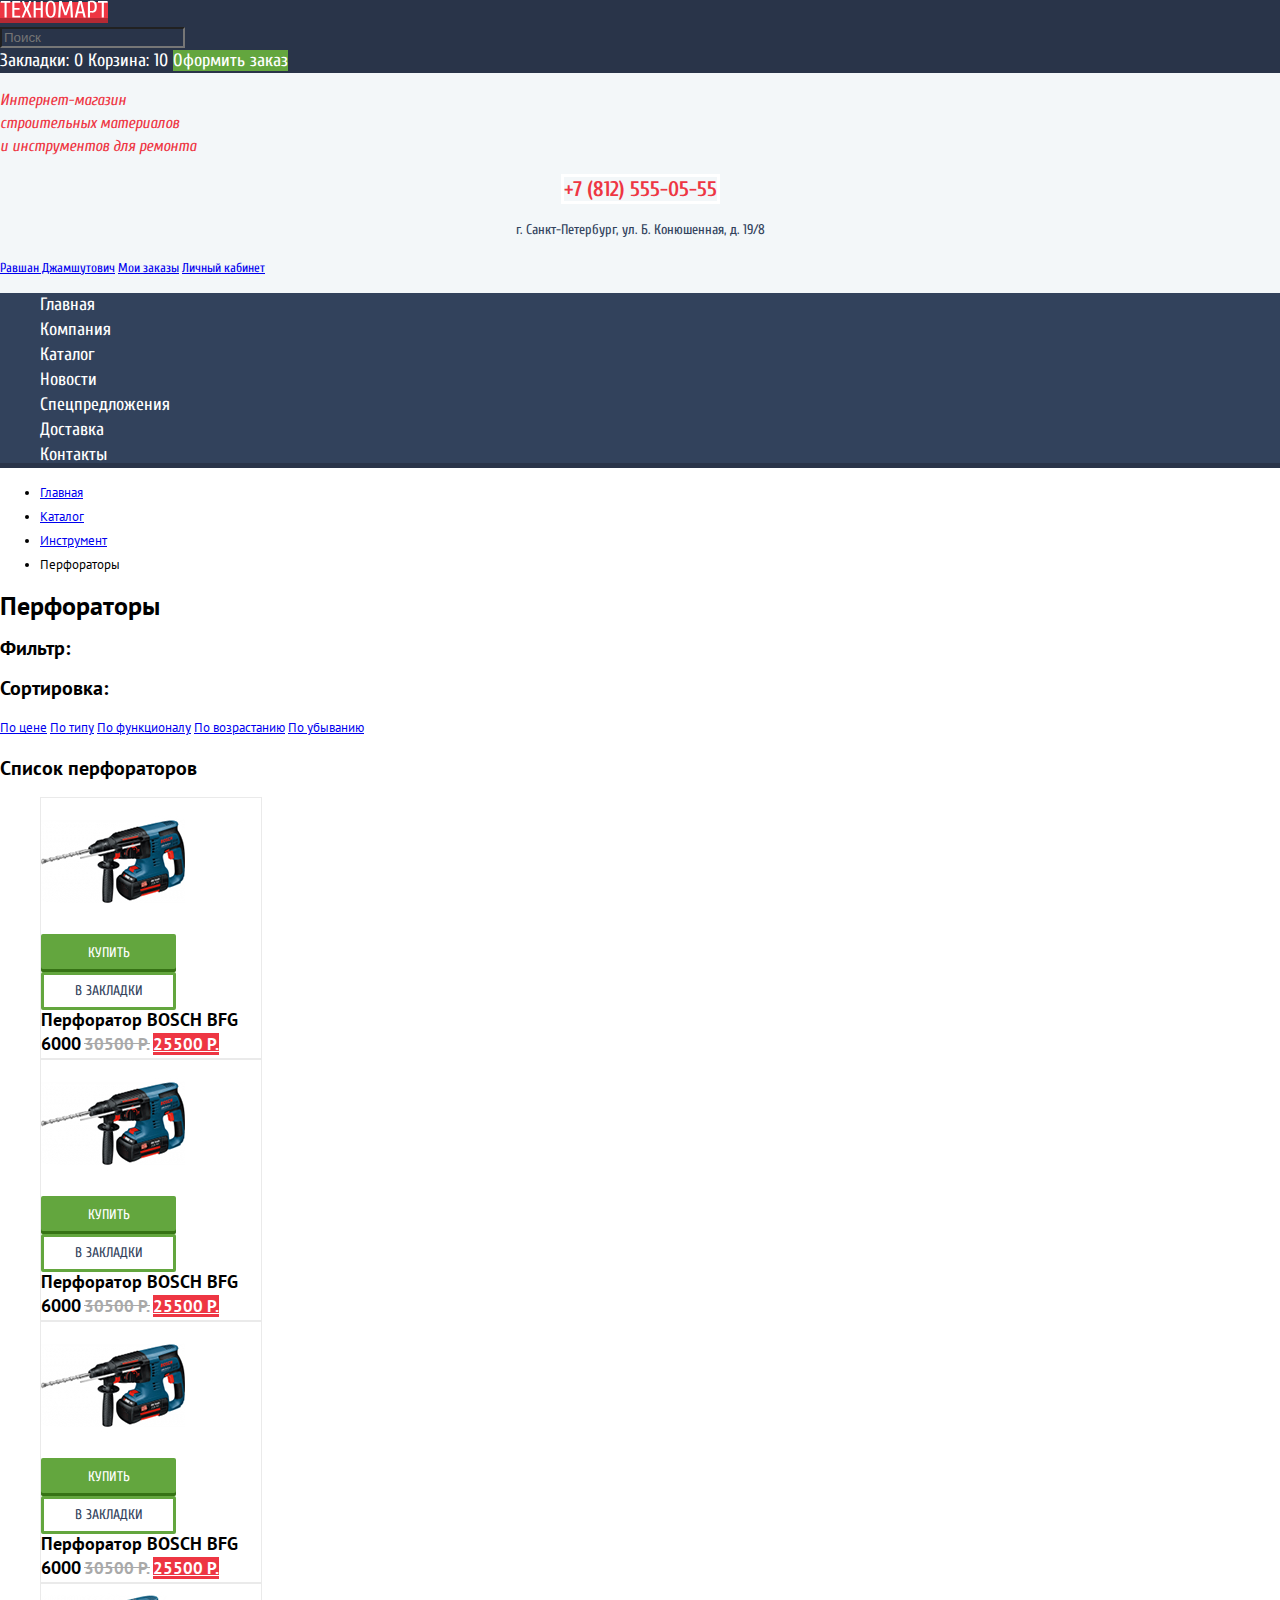
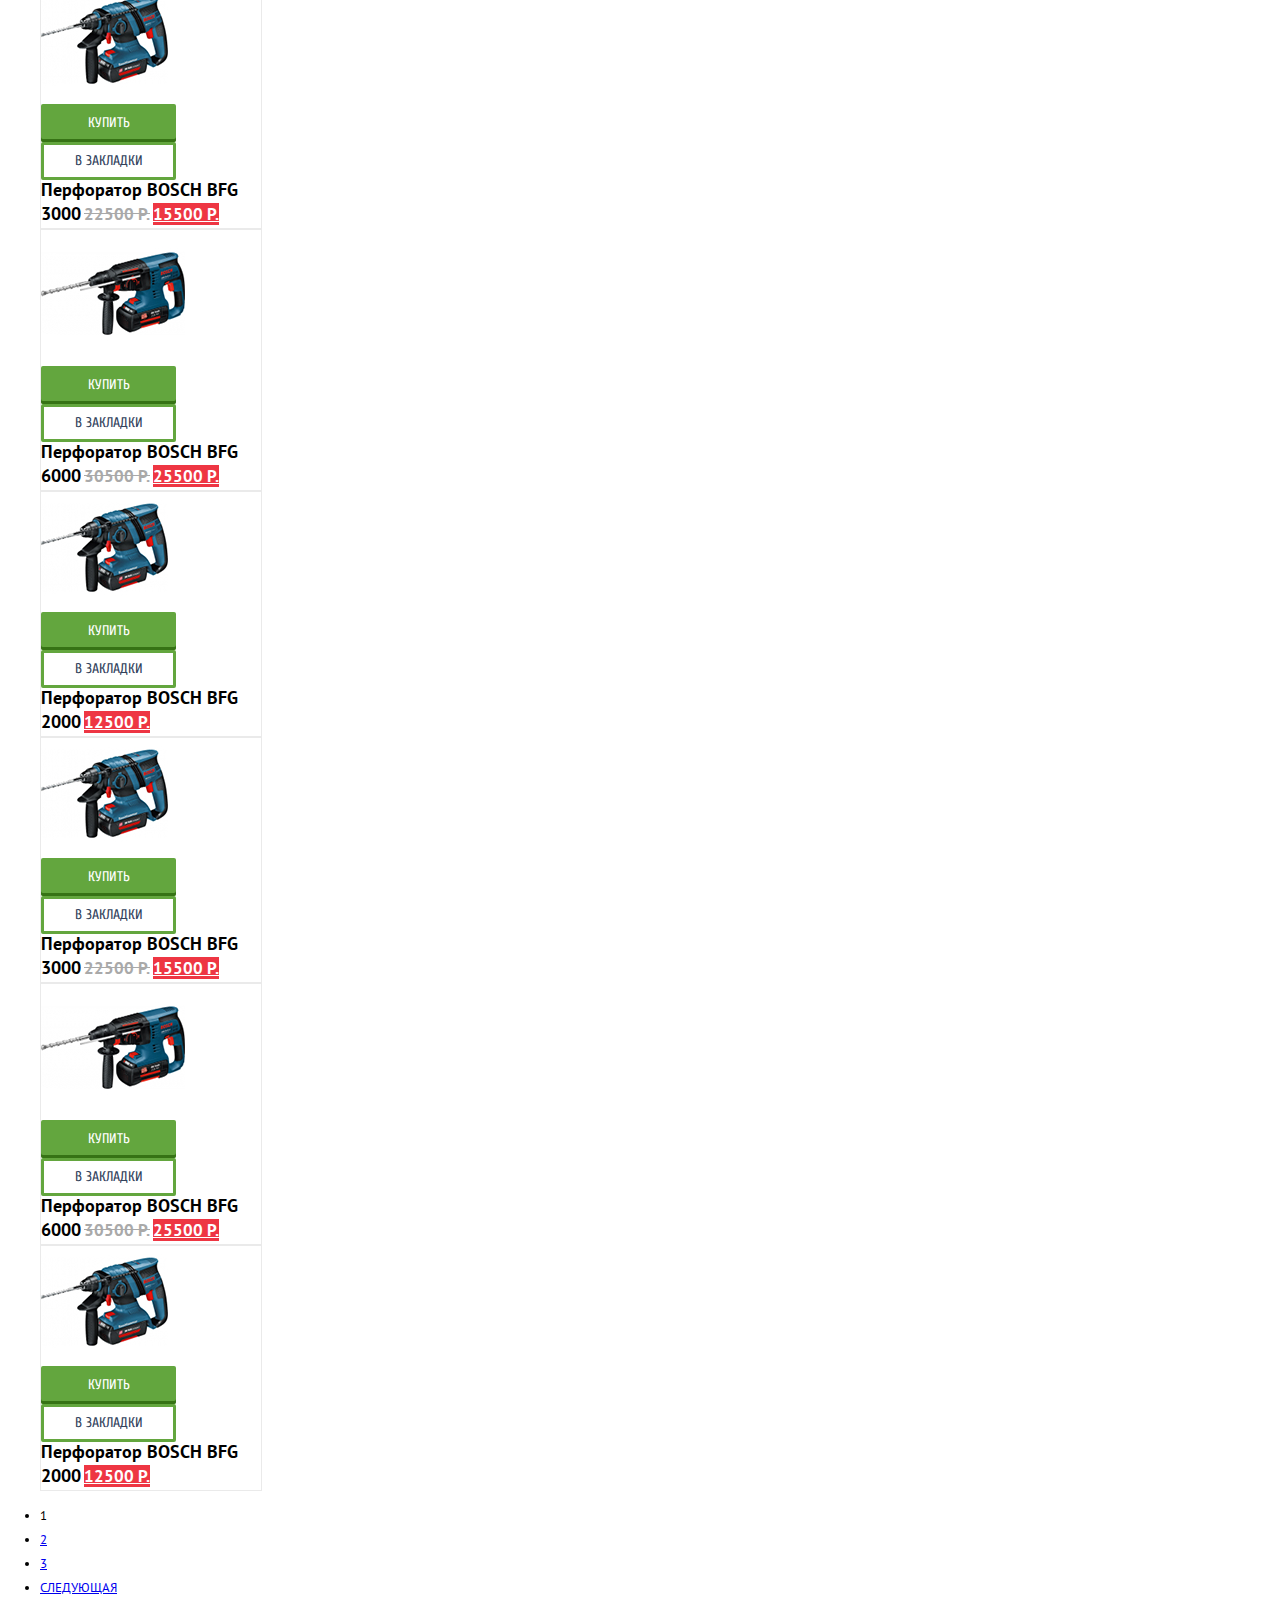
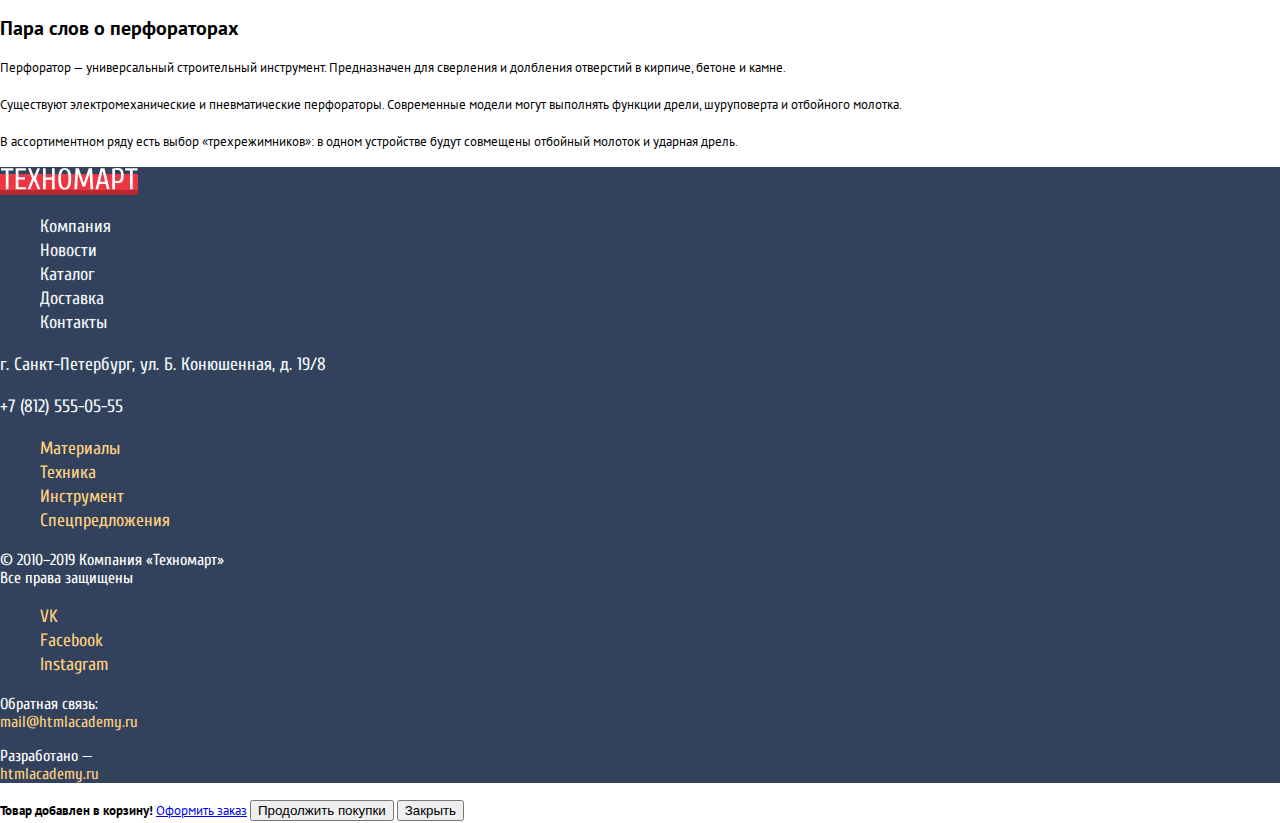
==== catalog.html @ c08cfd68 "Подключены контентные изображения в разметке" ====
<!DOCTYPE html>
<html lang="ru">
<head>
  <meta charset="utf-8">
  <title>HTML Academy: Техномарт - Каталог - Перфораторы</title>
  <link href="https://fonts.googleapis.com/css2?family=Cuprum:ital,wght@0,400;0,700;1,400;1,700&family=PT+Sans:ital,wght@0,400;0,700;1,400;1,700&display=swap" rel="stylesheet">
  <link rel="stylesheet" href="css/normalize.css">
  <link rel="stylesheet" href="css/style.css">
</head>
<body class="page-body">
  <header class="main-header">
    <div class="header-top">
      <a class="header-top-logo" href="index.html"><img src="img/logo.svg" width="108" height="18" alt="Логотип интернет-магазина Техномарт"></a>
      <form class="site-search">
        <input type="text" placeholder="Поиск">
        <button type="submit">Найти</button>
      </form>
      <a class="header-bookmarks" href="#">Закладки: 0</a>
      <a class="header-cart-link" href="#">Корзина: 10</a>
      <a class="header-buy-link" href="#">Оформить заказ</a>
    </div>
    <div class="header-middle">
      <p class="header-text">Интернет-магазин<br>строительных материалов<br>и инструментов для ремонта</p>
      <div class="header-contacts">
        <a class="header-phone" href="tel:+78125550555">+7 (812) 555-05-55</a>
        <p class="header-address">г. Санкт-Петербург, ул. Б. Конюшенная, д. 19/8</p>
      </div>
      <div class="profile-section">
        <a class="profile-link" href="#">Равшан Джамшутович</a>
        <a class="orders-link" href="#">Мои заказы</a>
        <a class="account-link" href="#">Личный кабинет</a>
      </div>
    </div>
    <div class="header-bottom">
      <nav>
        <ul class="site-navigation">
          <li><a href="index.html">Главная</a></li>
          <li><a href="#">Компания</a></li>
          <li><a href="catalog.html">Каталог</a></li>
          <li><a href="#">Новости</a></li>
          <li><a href="#">Спецпредложения</a></li>
          <li><a href="#">Доставка</a></li>
          <li><a href="#">Контакты</a></li>
        </ul>
      </nav>
    </div>
  </header>

<main class="container">
  <ul class="breadcrumbs">
    <li>
      <a href="index.html">Главная</a>
    </li>
    <li>
      <a href="catalog.html">Каталог</a>
    </li>
    <li>
      <a href="#">Инструмент</a>
    </li>
    <li>
      Перфораторы
    </li>
  </ul>
  <h1 class="catalog-heading">Перфораторы</h1>
  <section class="filter">
    <h2>Фильтр:</h2>
    <!-- Здесь будет форма фильтра -->
  </section>
  <section class="sorting">
    <h2>Сортировка:</h2>
    <a class="sorting-link current" href="#">По цене</a>
    <a class="sorting-link" href="#">По типу</a>
    <a class="sorting-link" href="#">По функционалу</a>
    <a class="sorting-link current" href="#">По возрастанию</a>
    <a class="sorting-link" href="#">По убыванию</a>
  </section>

  <section class="products">
    <h2>Список перфораторов</h2>
    <ul class="products-list">
      <li class="products-item">
        <img src="img/product-bosch-bfg-6000.jpg" width="144" height="128" alt="Изображение перфоратора BOSCH BFG 6000">
        <div>
          <button class="button-buy" type="button">Купить</button>
          <button class="button-bookmarks" type="button">В закладки</button>
        </div>
        <a class="products-title" href="#">Перфоратор BOSCH BFG 6000</a>
        <span>30500 Р.</span>
        <a class="price" href="#">25500 Р.</a>
      </li>

      <li class="products-item">
        <img src="img/product-bosch-bfg-6000.jpg" width="144" height="128" alt="Изображение перфоратора BOSCH BFG 6000">
        <div>
          <button class="button-buy" type="button">Купить</button>
          <button class="button-bookmarks" type="button">В закладки</button>
        </div>
        <a class="products-title" href="#">Перфоратор BOSCH BFG 6000</a>
        <span>30500 Р.</span>
        <a class="price" href="#">25500 Р.</a>
      </li>

      <li class="products-item">
        <img src="img/product-bosch-bfg-6000.jpg" width="144" height="128" alt="Изображение перфоратора BOSCH BFG 6000">
        <div>
          <button class="button-buy" type="button">Купить</button>
          <button class="button-bookmarks" type="button">В закладки</button>
        </div>
        <a class="products-title" href="#">Перфоратор BOSCH BFG 6000</a>
        <span>30500 Р.</span>
        <a class="price" href="#">25500 Р.</a>
      </li>

      <li class="products-item">
        <img src="img/product-bosch-bfg-3000.jpg" width="127" height="112" alt="Изображение перфоратора BOSCH BFG 3000">
        <div>
          <button class="button-buy" type="button">Купить</button>
          <button class="button-bookmarks" type="button">В закладки</button>
        </div>
        <a class="products-title" href="#">Перфоратор BOSCH BFG 3000</a>
        <span>22500 Р.</span>
        <a class="price" href="#">15500 Р.</a>
      </li>

      <li class="products-item">
        <img src="img/product-bosch-bfg-6000.jpg" width="144" height="128" alt="Изображение перфоратора BOSCH BFG 6000">
        <div>
          <button class="button-buy" type="button">Купить</button>
          <button class="button-bookmarks" type="button">В закладки</button>
        </div>
        <a class="products-title" href="#">Перфоратор BOSCH BFG 6000</a>
        <span>30500 Р.</span>
        <a class="price" href="#">25500 Р.</a>
      </li>

      <li class="products-item">
        <img src="img/product-bosch-bfg-2000.jpg" width="127" height="112" alt="Изображение перфоратора BOSCH BFG 2000">
        <div>
          <button class="button-buy" type="button">Купить</button>
          <button class="button-bookmarks" type="button">В закладки</button>
        </div>
        <a class="products-title" href="#">Перфоратор BOSCH BFG 2000</a>
        <a class="price" href="#">12500 Р.</a>
      </li>

      <li class="products-item">
        <img src="img/product-bosch-bfg-3000.jpg" width="127" height="112" alt="Изображение перфоратора BOSCH BFG 3000">
        <div>
          <button class="button-buy" type="button">Купить</button>
          <button class="button-bookmarks" type="button">В закладки</button>
        </div>
        <a class="products-title" href="#">Перфоратор BOSCH BFG 3000</a>
        <span>22500 Р.</span>
        <a class="price" href="#">15500 Р.</a>
      </li>

      <li class="products-item">
        <img src="img/product-bosch-bfg-6000.jpg" width="144" height="128" alt="Изображение перфоратора BOSCH BFG 6000">
        <div>
          <button class="button-buy" type="button">Купить</button>
          <button class="button-bookmarks" type="button">В закладки</button>
        </div>
        <a class="products-title" href="#">Перфоратор BOSCH BFG 6000</a>
        <span>30500 Р.</span>
        <a class="price" href="#">25500 Р.</a>
      </li>

      <li class="products-item">
        <img src="img/product-bosch-bfg-2000.jpg" width="127" height="112" alt="Изображение перфоратора BOSCH BFG 2000">
        <div>
          <button class="button-buy" type="button">Купить</button>
          <button class="button-bookmarks" type="button">В закладки</button>
        </div>
        <a class="products-title" href="#">Перфоратор BOSCH BFG 2000</a>
        <a class="price" href="#">12500 Р.</a>
      </li>
    </ul>

    <ul class="pagination">
      <li class="page-item current">
        <a class="page-link current">1</a>
      </li>
      <li class="page-item">
        <a class="page-link" href="#">2</a>
      </li>
      <li class="page-item">
        <a class="page-link" href="#">3</a>
      </li>
      <li class="page-item">
        <a class="page-link" href="#">СЛЕДУЮЩАЯ</a>
      </li>
    </ul>
  </section>

  <section class="section-text">
    <h2>Пара слов о перфораторах</h2>
    <p>Перфоратор — универсальный строительный инструмент. Предназначен для сверления и долбления отверстий в кирпиче, бетоне и камне.</p>
    <p>Существуют электромеханические и пневматические перфораторы. Современные модели могут выполнять функции дрели, шуруповерта и отбойного молотка.</p>
    <p>В ассортиментном ряду есть выбор «трехрежимников»: в одном устройстве будут совмещены отбойный молоток и ударная дрель.</p>
  </section>

</main>

<footer class="page-footer main-footer">
  <div class="footer-top">
    <a class="footer-top-logo" href="index.html"><img src="img/logo.svg" width="138" height="23" alt="Логотип интернет-магазина Техномарт"></a>
    <ul>
      <li class="footer-top-item"><a href="#">Компания</a></li>
      <li class="footer-top-item"><a href="#">Новости</a></li>
      <li class="footer-top-item"><a href="catalog.html">Каталог</a></li>
      <li class="footer-top-item"><a href="#">Доставка</a></li>
      <li class="footer-top-item"><a href="#">Контакты</a></li>
    </ul>
  </div>

  <div class="footer-middle">
    <p>г. Санкт-Петербург, ул. Б. Конюшенная, д. 19/8</p>
    <p>+7 (812) 555-05-55</p>
    <ul>
      <li><a href="#">Материалы</a></li>
      <li><a href="#">Техника</a></li>
      <li><a href="#">Инструмент</a></li>
      <li><a href="#">Спецпредложения</a></li>
    </ul>
  </div>

  <div class="footer-bottom">
    <p>© 2010–2019 Компания «Техномарт»<br>Все права защищены</p>
    <ul>
      <li>
        <a class="social-button" href="http://vk.com/#">VK</a>
      </li>
      <li>
        <a class="social-button" href="https://facebook.com/#">Facebook</a>
      </li>
      <li>
        <a class="social-button" href="https://instagram.com/#">Instagram</a>
      </li>
    </ul>
    <p>Обратная связь:<br>
      <a href="mailto:mail@htmlacademy.ru">mail@htmlacademy.ru</a>
    </p>
    <p>Разработано —<br>
      <a href="https://htmlacademy.ru/intensive/htmlcss">htmlacademy.ru</a>
    </p>
  </div>
</footer>

<!-- Всплывающие окна -->
<section>
  <b>Товар добавлен в корзину!</b>
  <a href="#">Оформить заказ</a>
  <button type="button">Продолжить покупки</button>
  <button type="button">Закрыть</button>
</section>


</body>
</html>
---- css/style.css ----
/* Variables */

:root {
  --white: #FFFFFF;
  --black: #000000;
  --basic-red: #EE3643;
  --basic-red-dark: #BA2732;
  --basic-red-extra: #CA2C37;
  --basic-green: #63A63E;
  --basic-green-dark: #367315;
  --basic-green-light: #5FBB2D;
  --basic-green-extra: #518534;
  --basic-blue: #32425C;
  --basic-blue-dark: #293449;
  --basic-blue-darker: #1D2739;
  --basic-blue-active: #161D29;
  --basic-gray: #F3F7F9;
  --basic-gray-light: #F1F5F7;
  --basic-gray-dark: #A9A9A9;
  --gray: #F2F6F8;
  --basic-brown-light: #F9F5F0;
  --basic-yellow: #FFD180;

  --special-yellow: #FFBF47;
  --special-yellow-light: #FFC047;
  --special-blue-light: #3BBCE3;
  --special-magenta: #DC91D8;
  --special-green: #8ED78F;
  --special-gray-light: #EAEAEA;
  --special-gray: #C5C5C5;
  --special-gray-hover: #3D546F;
  --special-blue: #212A3A;

  --gray-opacity: rgba(0, 0, 0, 0.25);
  --light-gray-opacity: rgba(0, 0, 0, 0.01);
  --white-opacity-30: rgba(255, 255, 255, 0.3);
  --white-opacity-50: rgba(255, 255, 255, 0.5);
}

body  {
  margin: 0;
  padding: 0 ;
  font-family: "PT Sans", Arial, sans-serif;
  font-size: 13px;
  line-height: 24px;
  font-weight: 400;
  color: var(--black);
}

img {
  max-width: 100%;
  height: auto;
}


/* Main navigation */

.main-header {
  background: var(--basic-gray);
  font-family: "Cuprum", Arial, sans-serif;
  font-weight: 400;
}

.header-top {
  background-color: var(--basic-blue-dark);
  font-size: 18px;
  line-height: 24px;
}

.header-top-logo {
  min-width: 220px;
  min-height: 47px;
  background-color: var(--basic-red);
  box-shadow: inset 0px -5px 0px rgba(0, 0, 0, 0.24);
}

.header-top-logo:active {
  background-color: var(--basic-red-dark);
}

.header-top a {
  color: var(--white);
  text-decoration: none;
}

.header-top a:active{
  color: var(--white-opacity-50);
}

.site-search input {
  background-color: var(--basic-blue-dark);
}

.site-search input:focus {
  background-color: var(--white);
}

.site-search button {
  visibility: hidden;
}

.header-bookmarks:active {
  background-color: var(--basic-blue-active) ;
}

.header-buy-link {
  background-color: var(--basic-green);
}

.header-buy-link:hover {
  background-color: var(--basic-green-light);
}

.header-text {
  font-size: 16px;
  font-style: italic;
  line-height: 23px;
  color: var(--basic-red);
}

.header-contacts {
  text-align: center;
}

.header-phone {
  font-weight: 700;
  font-size: 21px;
  line-height: 30px;
  color: var(--basic-red);
  text-decoration: none;
  border: 3px solid #ffffff;
  box-sizing: border-box;
}

.header-address {
  font-size: 14px;
  line-height: 24px;
  color: var(--basic-blue);
}

.login-link,
.signup-link {
  font-size: 21px;
  line-height: 21px;
  color:  var(--black);
  text-decoration: none;
  text-align: center;
  background-color: var(--white);
}

.header-bottom nav {
  background-color: var(--basic-blue);
  box-shadow: inset 0px -5px 0px var(--basic-blue-dark);
}

.site-navigation {
  list-style: none;
}

.site-navigation a {
  font-size: 18px;
  line-height: 24px;
  color: var(--white);
  text-decoration: none;
}

.site-navigation a:hover {
  background-color: var(--basic-blue-dark);
}

.site-navigation a:active {
  opacity: 0.5;
}

/* Content */

.container {
  background-color: var(--white);
}

.offers {
  background-color: var(--white);
  font-family: "Cuprum", Arial, sans-serif;
  color: var(--white);
}

.offers-list {
  list-style: none;
}

.offers-item {
  width: 300px;
  height: 123px;
}

.offers-item a {
  text-decoration: none;
  color: var(--white);
}

.offers-item:nth-child(1) {
  background-color: var(--special-yellow);
}

.offers-item:nth-child(2) {
  background-color: var(--special-blue-light);
}

.offers-item:nth-child(3) {
  background-color: var(--special-magenta);
}

.offers-item:nth-child(4) {
  background-color: var(--special-green);
}

.offers-item:nth-child(5) {
  background-color: var(--special-yellow-light);
}

.offers-item b {
  font-weight: 700;
  font-size: 24px;
  line-height: 30px;
}

.offers-link {
  font-size: 14px;
  line-height: 18px;
  text-align: center;
  text-transform: uppercase;
  background-color: var(--white-opacity-30);
}

.slider-top {
  background: var(--gray-opacity);
}

.slider-top h3 {
  font-size: 36px;
  line-height: 36px;
  font-weight: 700;
  text-transform: uppercase;
}

.slider-top p {
  font-size: 18px;
  line-height: 24px;
  font-weight: 400;
}

.button {
  background-color: var(--basic-red);
  color: var(--white);
  text-transform: uppercase;
  font-size: 14px;
  line-height: 18px;
  text-align: center;
}

.button:hover {
  background-color: var(--basic-red-extra);
}

.button:active {
  background-color: var(--basic-red-dark);
}

.section-top {
  background-color: var(--basic-brown-light);
}

.section-top h2 {
  font-family: "Cuprum", Arial, sans-serif;
  color: var(--basic-blue);
  font-size: 30px;
  line-height: 30px;
  font-weight: 400;
  text-transform: uppercase;
}

.products-list {
  list-style: none;
  font-family: "PT Sans", Arial, sans-serif;
  font-weight: 700;
}

.products-item {
  border: 1px solid var(--special-gray-light);
  width: 220px;
}

.products-title {
  font-size: 18px;
  line-height: 20px;
  color: var(--black);
  text-decoration: none;
  text-align: center;
}

.products-item span {
  font-size: 17px;
  line-height: 18px;
  color: var(--basic-gray-dark);
  text-decoration: line-through;
  text-transform: uppercase;
}

.price {
  font-size: 17px;
  line-height: 18px;
  color: var(--white);
  background-color: var(--basic-red);
  text-transform: uppercase;
}

.button-buy,
.button-bookmarks {
  font-family: "Cuprum", Arial, sans-serif;
  font-size: 14px;
  line-height: 18px;
  font-weight: 400;
  width: 135px;
  height: 38px;
  border-radius: 2px;
  text-transform: uppercase;
}

.button-buy {
  background-color: var(--basic-green);
  box-shadow: inset 0px -3px 0px var(--basic-green-dark);
  border-width: 0px;
  color: var(--white);
  outline: none;
}

.button-buy:hover {
  background-color: var(--basic-green-light);
}

.button-buy:active {
  background-color: var(--basic-green-extra);
}


.button-bookmarks {
  background-color: var(--white);
  border: 3px solid var(--basic-green);
  color: var(--basic-blue);
  outline: none;
}

.button-bookmarks:hover {
  border: 3px solid var(--basic-blue);
}

.button-bookmarks:active {
  border: 3px solid var(--basic-blue);
  opacity: 0.5;
}

.brands-list {
  list-style: none;
}

.brands-item {
  border: 1px solid #EAEAEA;
  box-sizing: border-box;
}

.services {
  background-color: var(--basic-gray-light);
}

.services h2,
.services-item h3,
.company h2,
.contacts h2 {
  font-family: "Cuprum", Arial, sans-serif;
  font-size: 30px;
  line-height: 30px;
  font-weight: 400;
  text-transform: uppercase;
}

.services h2 {
  color: var(--black);
}

.services-item h3 {
  color: var(--basic-blue);
}

.services-button {
  font-family: "Cuprum", Arial, sans-serif;
  font-size: 21px;
  line-height: 30px;
  color: var(--white);
  background-color: var(--basic-blue);
}

.services-button:hover {
  background-color: var(--basic-blue-dark);
}

.services-button:active {
  color: var(--basic-blue);
  background-color: var(--white);
}

.company,
.contacts {
  background-color: var(--white);
}

.partners {
  font-family: "Cuprum", Arial, sans-serif;
  font-size: 18px;
  line-height: 24px;
  font-weight: 400;
}

/* Footer */

.page-footer {
  font-family: "Cuprum", Arial, sans-serif;
  font-size: 18px;
  line-height: 24px;
  font-weight: 400;
  background-color: var(--basic-blue);
}

.footer-top-logo {
  width: 220px;
  height: 68px;
  background-color: var(--basic-red);
  box-shadow: inset 0px -5px 0px rgba(0, 0, 0, 0.24);
}

.footer-top ul,
.footer-middle ul {
  list-style: none;
}

.footer-top-item a {
  color: var(--basic-gray-light);
  text-decoration: none;
}

.footer-middle p {
  color: var(--basic-gray);
}

.footer-middle a{
  color: var(--basic-yellow);
  text-decoration: none;
}

.footer-top-item a:hover,
.footer-middle a:hover {
  text-decoration: underline;
}

.footer-top-item a:active,
.footer-middle a:active {
  opacity: 0.5;
}

.footer-bottom p {
  font-size: 16px;
  line-height: 18px;
  color: var(--white);
}

.footer-bottom a {
  text-decoration: none;
  color: var(--basic-yellow);
}

.footer-bottom a:hover {
  text-decoration: underline;
}

.footer-bottom a:active {
  color: var(--basic-red);
  text-decoration: none;
}

.footer-bottom ul {
  list-style: none;
}
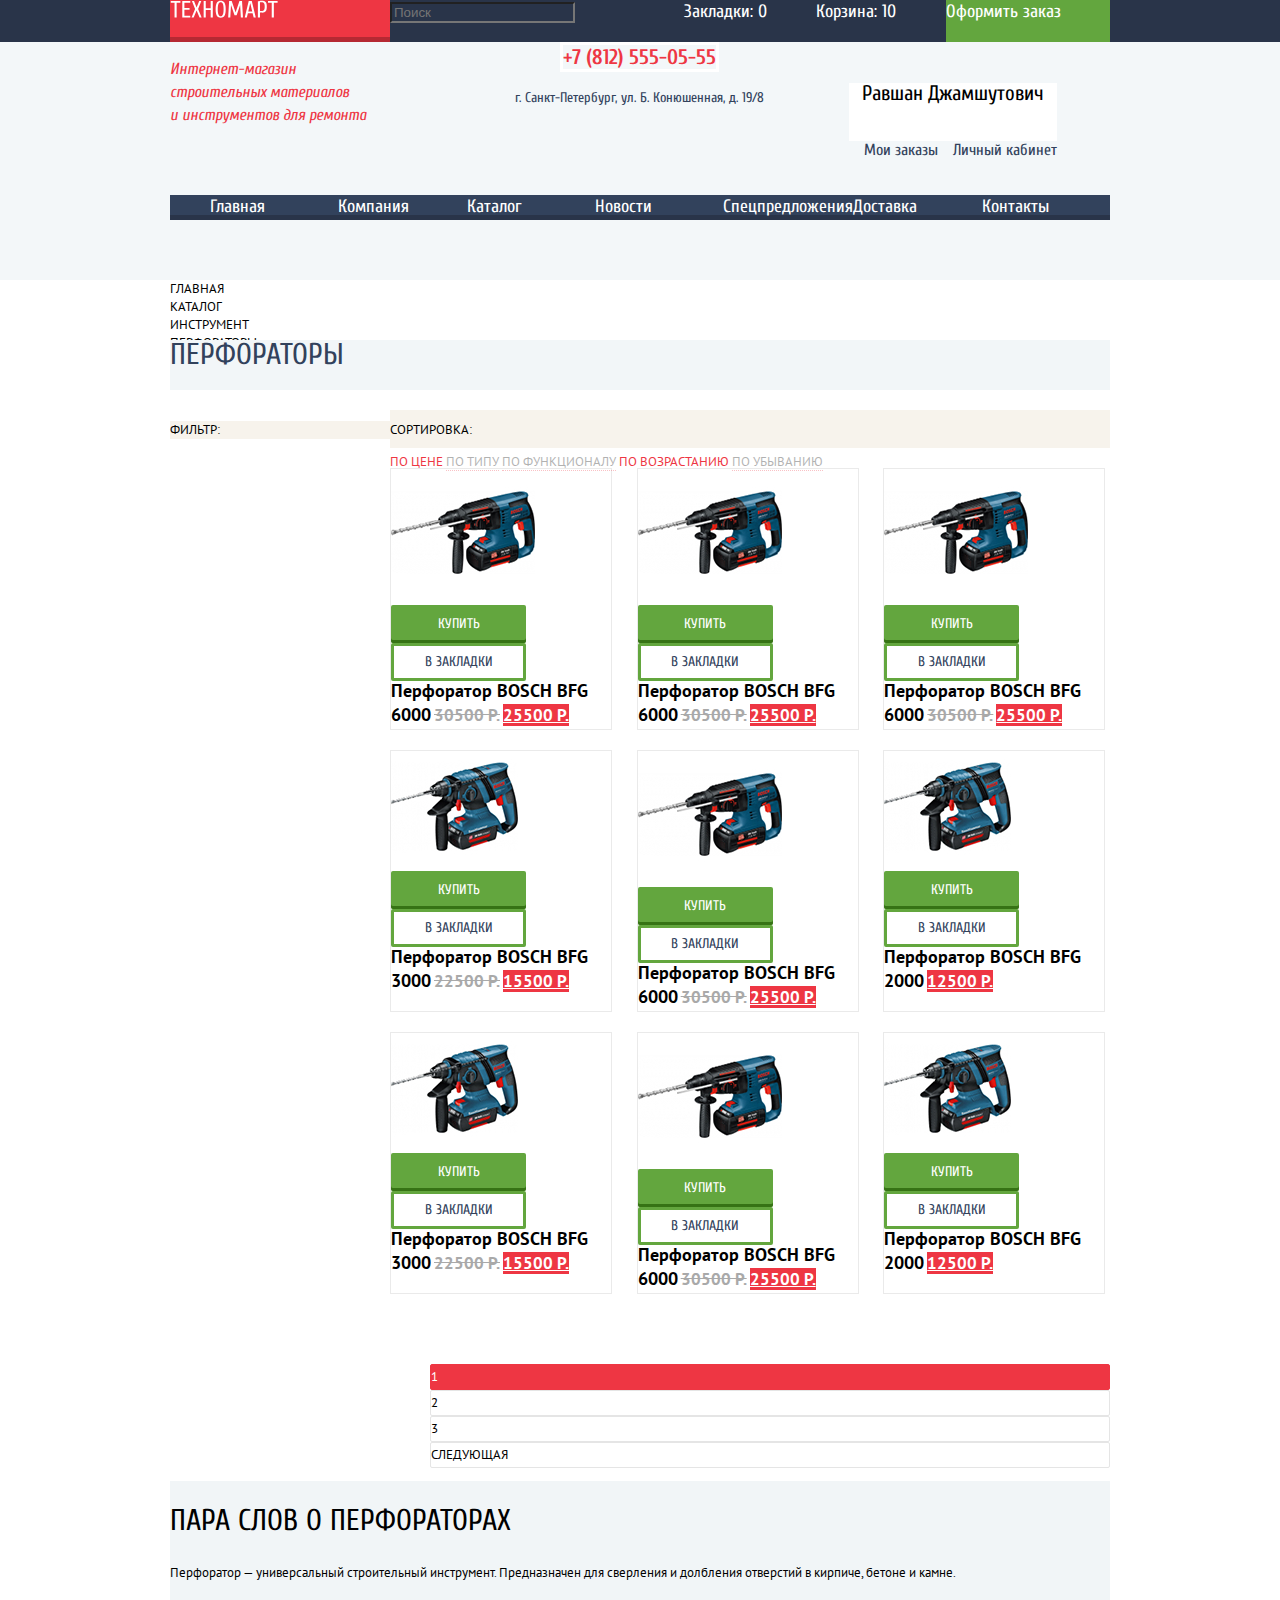
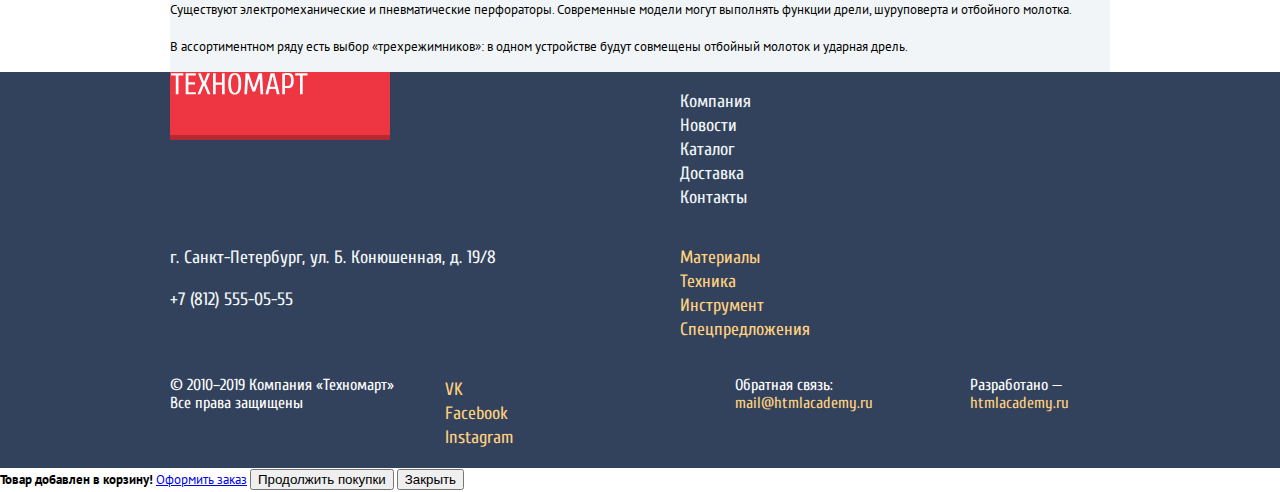
==== commit f791feb1: "Создание сетки на гридах для главной страницы" ====
--- a/catalog.html
+++ b/catalog.html
@@ -1,5 +1,5 @@
 <!DOCTYPE html>
-<html lang="ru">
+<html class="page" lang="ru">
 <head>
   <meta charset="utf-8">
   <title>HTML Academy: Техномарт - Каталог - Перфораторы</title>
@@ -10,14 +10,16 @@
 <body class="page-body">
   <header class="main-header">
     <div class="header-top">
-      <a class="header-top-logo" href="index.html"><img src="img/logo.svg" width="108" height="18" alt="Логотип интернет-магазина Техномарт"></a>
-      <form class="site-search">
-        <input type="text" placeholder="Поиск">
-        <button type="submit">Найти</button>
-      </form>
-      <a class="header-bookmarks" href="#">Закладки: 0</a>
-      <a class="header-cart-link" href="#">Корзина: 10</a>
-      <a class="header-buy-link" href="#">Оформить заказ</a>
+      <div class="header-top-wrapper">
+        <a class="header-top-logo" href="index.html"><img src="img/logo.svg" width="108" height="18" alt="Логотип интернет-магазина Техномарт"></a>
+        <form class="site-search">
+          <input type="text" placeholder="Поиск">
+          <button type="submit">Найти</button>
+        </form>
+        <a class="header-bookmarks" href="#">Закладки: 0</a>
+        <a class="header-cart-link" href="#">Корзина: 10</a>
+        <a class="header-buy-link" href="#">Оформить заказ</a>
+      </div>
     </div>
     <div class="header-middle">
       <p class="header-text">Интернет-магазин<br>строительных материалов<br>и инструментов для ремонта</p>
@@ -46,7 +48,7 @@
     </div>
   </header>
 
-<main class="container">
+<main class="page-catalog container">
   <ul class="breadcrumbs">
     <li>
       <a href="index.html">Главная</a>
@@ -76,7 +78,7 @@
   </section>
 
   <section class="products">
-    <h2>Список перфораторов</h2>
+    <h2 class="visually-hidden">Список перфораторов</h2>
     <ul class="products-list">
       <li class="products-item">
         <img src="img/product-bosch-bfg-6000.jpg" width="144" height="128" alt="Изображение перфоратора BOSCH BFG 6000">
@@ -202,47 +204,51 @@
 </main>
 
 <footer class="page-footer main-footer">
-  <div class="footer-top">
-    <a class="footer-top-logo" href="index.html"><img src="img/logo.svg" width="138" height="23" alt="Логотип интернет-магазина Техномарт"></a>
-    <ul>
-      <li class="footer-top-item"><a href="#">Компания</a></li>
-      <li class="footer-top-item"><a href="#">Новости</a></li>
-      <li class="footer-top-item"><a href="catalog.html">Каталог</a></li>
-      <li class="footer-top-item"><a href="#">Доставка</a></li>
-      <li class="footer-top-item"><a href="#">Контакты</a></li>
-    </ul>
-  </div>
-
-  <div class="footer-middle">
-    <p>г. Санкт-Петербург, ул. Б. Конюшенная, д. 19/8</p>
-    <p>+7 (812) 555-05-55</p>
-    <ul>
-      <li><a href="#">Материалы</a></li>
-      <li><a href="#">Техника</a></li>
-      <li><a href="#">Инструмент</a></li>
-      <li><a href="#">Спецпредложения</a></li>
-    </ul>
-  </div>
-
-  <div class="footer-bottom">
-    <p>© 2010–2019 Компания «Техномарт»<br>Все права защищены</p>
-    <ul>
-      <li>
-        <a class="social-button" href="http://vk.com/#">VK</a>
-      </li>
-      <li>
-        <a class="social-button" href="https://facebook.com/#">Facebook</a>
-      </li>
-      <li>
-        <a class="social-button" href="https://instagram.com/#">Instagram</a>
-      </li>
-    </ul>
-    <p>Обратная связь:<br>
-      <a href="mailto:mail@htmlacademy.ru">mail@htmlacademy.ru</a>
-    </p>
-    <p>Разработано —<br>
-      <a href="https://htmlacademy.ru/intensive/htmlcss">htmlacademy.ru</a>
-    </p>
+  <div class="footer-container">
+    <div class="footer-top">
+      <a class="footer-top-logo" href="index.html"><img src="img/logo.svg" width="138" height="23" alt="Логотип интернет-магазина Техномарт"></a>
+      <ul>
+        <li class="footer-top-item"><a href="#">Компания</a></li>
+        <li class="footer-top-item"><a href="#">Новости</a></li>
+        <li class="footer-top-item"><a href="catalog.html">Каталог</a></li>
+        <li class="footer-top-item"><a href="#">Доставка</a></li>
+        <li class="footer-top-item"><a href="#">Контакты</a></li>
+      </ul>
+    </div>
+
+    <div class="footer-middle">
+      <div class="footer-address">
+        <p>г. Санкт-Петербург, ул. Б. Конюшенная, д. 19/8</p>
+        <p>+7 (812) 555-05-55</p>
+      </div>
+      <ul>
+        <li><a href="#">Материалы</a></li>
+        <li><a href="#">Техника</a></li>
+        <li><a href="#">Инструмент</a></li>
+        <li><a href="#">Спецпредложения</a></li>
+      </ul>
+    </div>
+
+    <div class="footer-bottom">
+      <p>© 2010–2019 Компания «Техномарт»<br>Все права защищены</p>
+      <ul>
+        <li>
+          <a class="social-button" href="http://vk.com/#">VK</a>
+        </li>
+        <li>
+          <a class="social-button" href="https://facebook.com/#">Facebook</a>
+        </li>
+        <li>
+          <a class="social-button" href="https://instagram.com/#">Instagram</a>
+        </li>
+      </ul>
+      <p class="footer-email">Обратная связь:<br>
+        <a href="mailto:mail@htmlacademy.ru">mail@htmlacademy.ru</a>
+      </p>
+      <p class="footer-copyright">Разработано —<br>
+        <a href="https://htmlacademy.ru/intensive/htmlcss">htmlacademy.ru</a>
+      </p>
+    </div>
   </div>
 </footer>
 
--- a/css/style.css
+++ b/css/style.css
@@ -28,8 +28,10 @@
   --special-green: #8ED78F;
   --special-gray-light: #EAEAEA;
   --special-gray: #C5C5C5;
+  --special-gray-extra: #E5E5E5;
   --special-gray-hover: #3D546F;
   --special-blue: #212A3A;
+  --special-brown: #F7F3EC;
 
   --gray-opacity: rgba(0, 0, 0, 0.25);
   --light-gray-opacity: rgba(0, 0, 0, 0.01);
@@ -52,6 +54,16 @@
   height: auto;
 }
 
+.page {
+  height: 100%;
+}
+
+.page-body {
+  min-height: 100%;
+  display: grid;
+  grid-template-rows: min-content 1fr min-content;
+  align-content: start;
+}
 
 /* Main navigation */
 
@@ -59,17 +71,27 @@
   background: var(--basic-gray);
   font-family: "Cuprum", Arial, sans-serif;
   font-weight: 400;
+
+  display: grid;
 }
 
 .header-top {
   background-color: var(--basic-blue-dark);
+}
+
+.header-top-wrapper {
   font-size: 18px;
   line-height: 24px;
+  display: grid;
+  grid-template-columns: 220px auto auto auto auto;
+  width: 940px;
+  margin: 0 auto;
+  padding: 0 10px;
 }
 
 .header-top-logo {
   min-width: 220px;
-  min-height: 47px;
+  min-height: 42px;
   background-color: var(--basic-red);
   box-shadow: inset 0px -5px 0px rgba(0, 0, 0, 0.24);
 }
@@ -109,6 +131,15 @@
 
 .header-buy-link:hover {
   background-color: var(--basic-green-light);
+}
+
+.header-middle {
+  display: grid;
+  grid-template-columns: 1fr 1fr 1fr;
+  grid-template-rows: 153px;
+  width: 940px;
+  margin: 0 auto;
+  padding: 0 10px;
 }
 
 .header-text {
@@ -138,8 +169,16 @@
   color: var(--basic-blue);
 }
 
+.profile-section {
+  justify-self: center;
+  padding-top: 41px;
+  display: grid;
+  grid-template-columns: 1fr 1fr;
+}
+
 .login-link,
-.signup-link {
+.signup-link,
+.profile-link {
   font-size: 21px;
   line-height: 21px;
   color:  var(--black);
@@ -148,13 +187,35 @@
   background-color: var(--white);
 }
 
+.profile-link {
+  grid-column: 1 / -1;
+}
+
+.orders-link,
+.account-link {
+  font-size: 16px;
+  line-height: 18px;
+  color: var(--basic-blue);
+  text-decoration: none;
+  text-align: center;
+}
+
+.header-bottom {
+  margin-bottom: 60px;
+}
+
 .header-bottom nav {
   background-color: var(--basic-blue);
   box-shadow: inset 0px -5px 0px var(--basic-blue-dark);
+  width: 940px;
+  margin: 0 auto;
 }
 
 .site-navigation {
   list-style: none;
+  margin: 0;
+  display: grid;
+  grid-template-columns: repeat(7, 1fr);
 }
 
 .site-navigation a {
@@ -176,16 +237,34 @@
 
 .container {
   background-color: var(--white);
+
+  width: 940px;
+  margin: 0 auto;
+  padding: 0 10px;
 }
 
 .offers {
   background-color: var(--white);
   font-family: "Cuprum", Arial, sans-serif;
   color: var(--white);
+  margin-top: 59px;
+  margin-bottom: 70px;
 }
 
 .offers-list {
   list-style: none;
+  margin: 0;
+  padding: 0;
+
+  display: grid;
+  grid-template-columns: auto auto auto;
+  grid-template-rows: auto auto auto;
+  gap: 20px;
+}
+
+.offers-list li:last-child {
+  grid-column: 1 / 3;
+  grid-row: 2 / 4;
 }
 
 .offers-item {
@@ -234,6 +313,7 @@
 
 .slider-top {
   background: var(--gray-opacity);
+  margin-top: -330px;
 }
 
 .slider-top h3 {
@@ -268,6 +348,9 @@
 
 .section-top {
   background-color: var(--basic-brown-light);
+
+  display: grid;
+  grid-template-columns: auto 220px;
 }
 
 .section-top h2 {
@@ -283,7 +366,19 @@
   list-style: none;
   font-family: "PT Sans", Arial, sans-serif;
   font-weight: 700;
-}
+  margin: 20px 0 70px 0;
+  padding: 0;
+  display: grid;
+  grid-template-columns: auto auto auto;
+  gap: 20px;
+}
+
+.products-list.popular {
+  display: grid;
+  grid-template-columns: auto auto auto auto;
+  gap: 20px;
+}
+
 
 .products-item {
   border: 1px solid var(--special-gray-light);
@@ -360,7 +455,12 @@
 }
 
 .brands-list {
+  display: grid;
+  grid-template-columns: repeat(4, 220px);
+  gap: 20px;
   list-style: none;
+  margin: 20px 0 70px 0;
+  padding: 0;
 }
 
 .brands-item {
@@ -369,13 +469,26 @@
 }
 
 .services {
+  display: grid;
+  grid-template-columns: 240px auto;
+  margin-bottom: 70px;
+}
+
+.services h2,
+.services p {
+  grid-column: 1 / -1;
+}
+
+.services,
+.section-text {
   background-color: var(--basic-gray-light);
 }
 
 .services h2,
 .services-item h3,
 .company h2,
-.contacts h2 {
+.contacts h2,
+.section-text h2 {
   font-family: "Cuprum", Arial, sans-serif;
   font-size: 30px;
   line-height: 30px;
@@ -383,12 +496,19 @@
   text-transform: uppercase;
 }
 
-.services h2 {
+.services h2,
+.section-text h2 {
   color: var(--black);
 }
 
 .services-item h3 {
   color: var(--basic-blue);
+}
+
+.services-tabs {
+  display: grid;
+  margin-bottom: 100px;
+  margin-top: 70px;
 }
 
 .services-button {
@@ -408,9 +528,16 @@
   background-color: var(--white);
 }
 
-.company,
-.contacts {
+.services-list {
+  padding-left: 80px;
+}
+
+.about {
+  display: grid;
+  grid-template-columns: 1fr 300px;
+  column-gap: 180px;
   background-color: var(--white);
+  margin-bottom: 70px;
 }
 
 .partners {
@@ -420,14 +547,164 @@
   font-weight: 400;
 }
 
+/* Catalog page */
+
+.page-catalog {
+  display: grid;
+  grid-template-columns: 220px auto;
+  grid-template-rows: 40px 90px 38px 1fr min-content;
+}
+
+.breadcrumbs {
+  grid-column: 1 / -1;
+  list-style: none;
+  margin: 0;
+  padding: 0;
+}
+
+.breadcrumbs li {
+  font-size: 13px;
+  line-height: 18px;
+  text-transform: uppercase;
+  color: var(--black);
+}
+
+.breadcrumbs a {
+  text-decoration: none;
+  color: var(--black);
+}
+
+.catalog-heading {
+  grid-column: 1 / -1;
+  font-family: "Cuprum", Arial, sans-serif;
+  color: var(--basic-blue);
+  font-size: 30px;
+  line-height: 30px;
+  font-weight: 400;
+  text-transform: uppercase;
+  background-color: var(--gray);
+}
+
+.filter {
+  grid-row: 3 / -2;
+  grid-column: 1 / 2;
+}
+
+.filter h2 {
+  background-color: var(--special-brown);
+}
+
+.sorting {
+  grid-row: 3 / 4;
+  grid-column: 2 / 3;
+  background-color: var(--special-brown);
+}
+
+.products {
+  grid-row: 4 / 5;
+  grid-column: 2 / 3;
+}
+
+.section-text {
+  grid-row: 5 /-1;
+  grid-column: 1 / -1;
+}
+
+
+.filter h2,
+.sorting h2{
+  font-size: 13px;
+  line-height: 18px;
+  font-weight: 400;
+  text-transform: uppercase;
+}
+
+.sorting-link {
+  font-size: 13px;
+  line-height: 18px;
+  color: var(--black);
+  opacity: 0.3;
+  text-decoration: none;
+  text-transform: uppercase;
+  border-bottom: 1px dotted var(--basic-red);
+}
+
+.sorting-link:hover {
+  opacity: 1;
+  border-bottom: 1px solid var(--basic-red);
+}
+
+.sorting-link.current {
+  border-bottom: none;
+  color: var(--basic-red);
+  opacity: 1;
+}
+
+.pagination {
+  list-style: none;
+}
+
+.page-item {
+  background: #FFFFFF;
+  border: 1px solid var(--special-gray-extra);
+  box-sizing: border-box;
+  border-radius: 2px;
+}
+
+.page-item.current {
+  background-color: var(--basic-red);
+  border: 1px solid var(--basic-red);
+}
+
+.page-item:hover {
+  border: 1px solid var(--special-gray);
+}
+
+.page-item:active {
+  border: 1px solid var(--basic-red);
+}
+
+.page-link {
+  font-size: 13px;
+  line-height: 18px;
+  color:  var(--black);
+  text-decoration: none;
+}
+
+.page-link.current {
+  color: var(--white);
+}
+
 /* Footer */
 
 .page-footer {
+  display: grid;
   font-family: "Cuprum", Arial, sans-serif;
   font-size: 18px;
   line-height: 24px;
   font-weight: 400;
   background-color: var(--basic-blue);
+}
+
+.footer-container {
+  width: 940px;
+  margin: 0 auto;
+  padding: 0 10px;
+}
+
+.footer-top {
+  display: grid;
+  grid-template-columns: 1fr 1fr;
+}
+
+.footer-middle {
+  display: grid;
+  grid-template-columns: 1fr 1fr;
+}
+
+.footer-bottom {
+  display: grid;
+  grid-template-columns: 1fr 1fr 1fr 1fr;
 }
 
 .footer-top-logo {
@@ -489,3 +766,17 @@
 .footer-bottom ul {
   list-style: none;
 }
+
+.footer-email,
+.footer-copyright {
+  width: 140px;
+  justify-self: end;
+}
+
+.visually-hidden {
+  position: absolute;
+  clip: rect(0 0 0 0);
+  width: 1px;
+  height: 1px;
+  margin: -1px;
+}
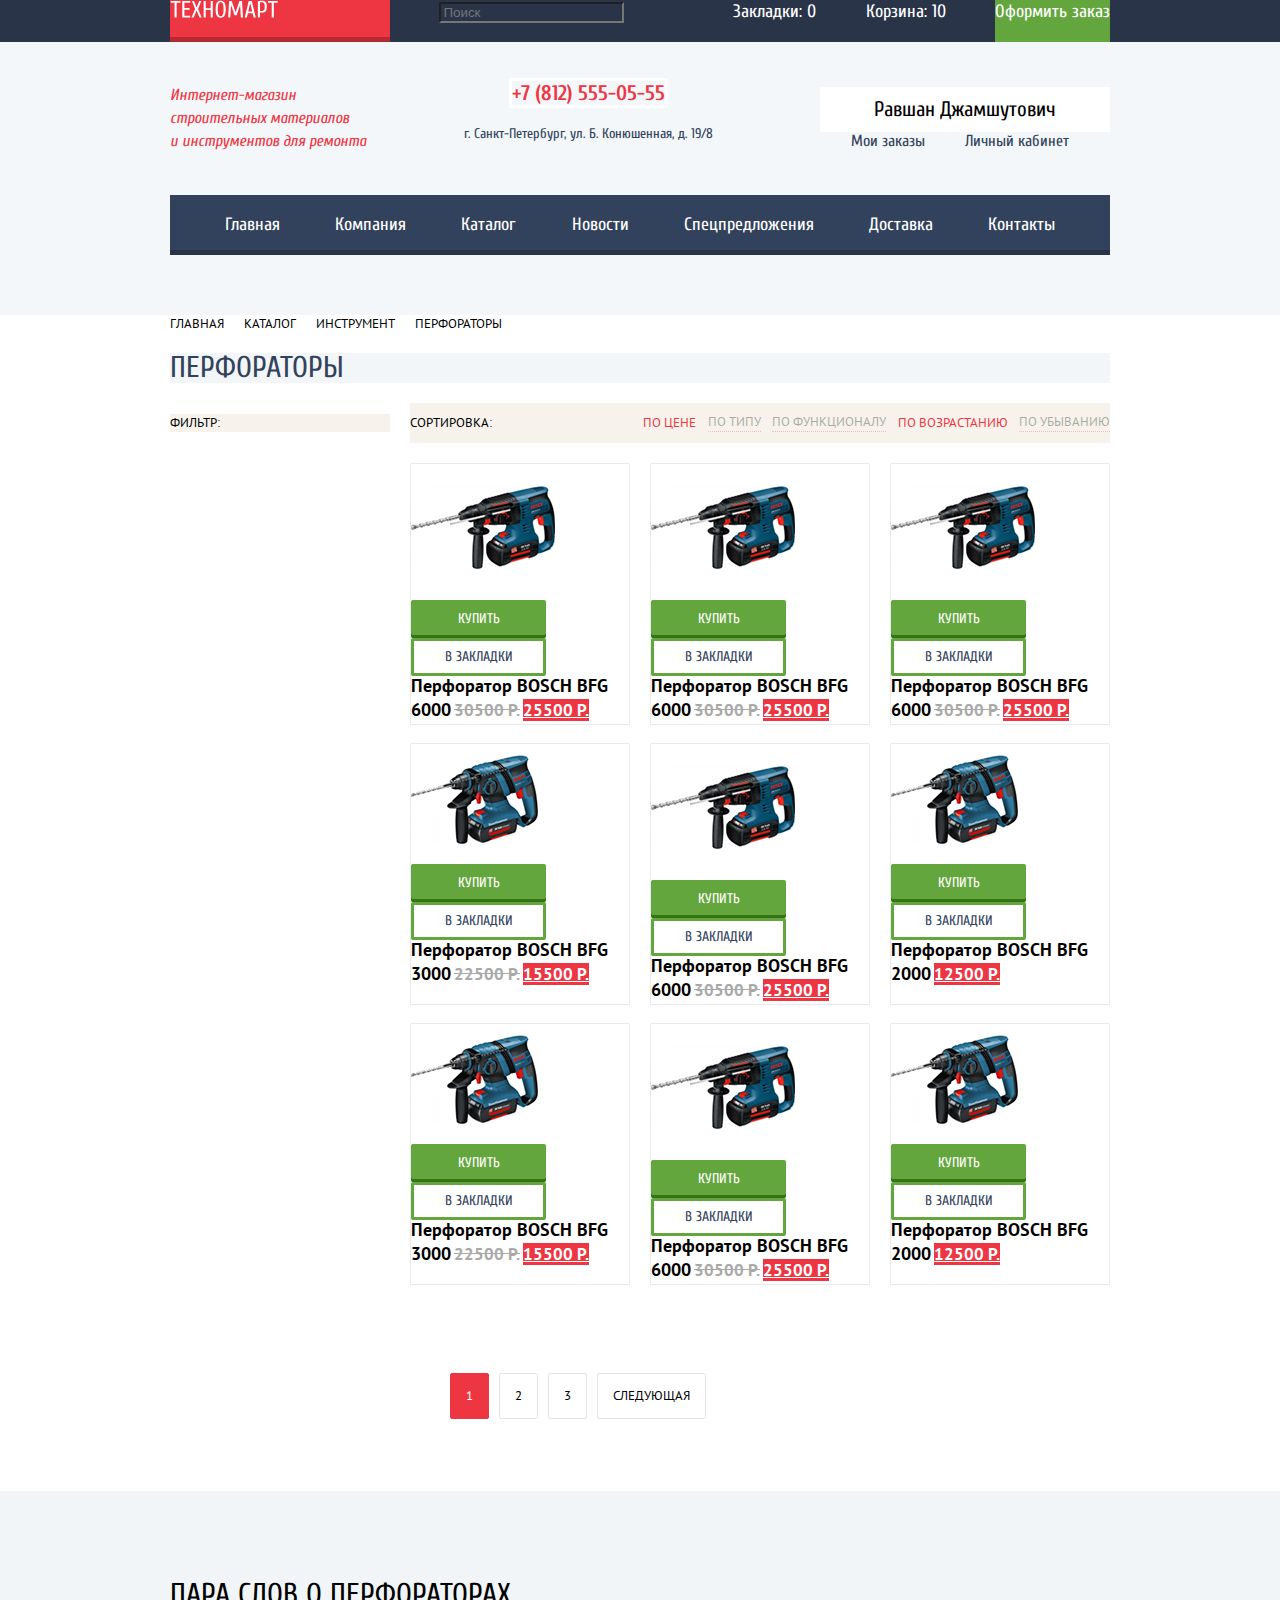
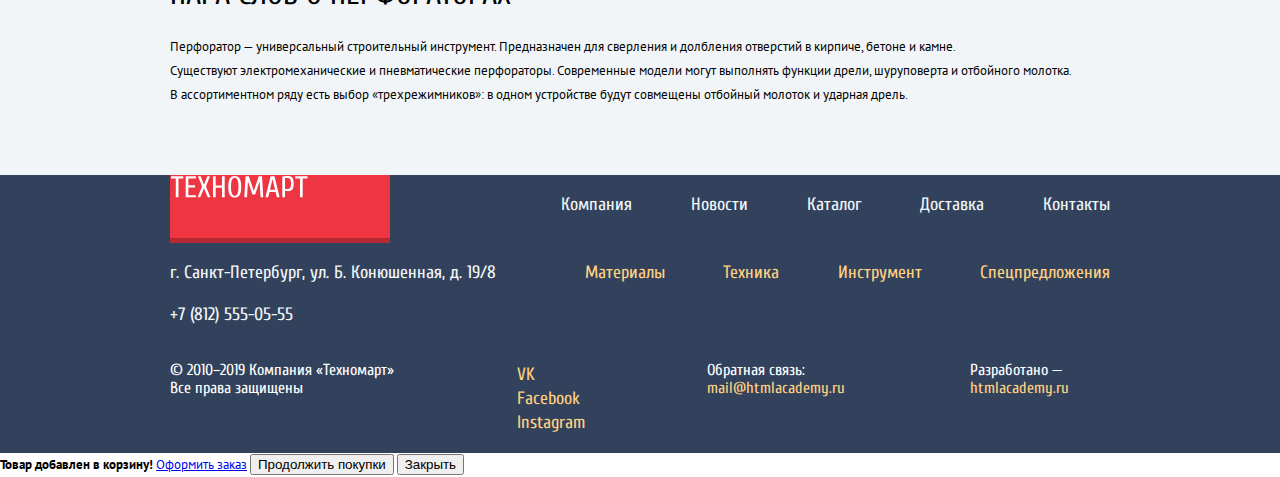
==== commit e343ac5b: "Сетка на flex'ах" ====
--- a/catalog.html
+++ b/catalog.html
@@ -48,157 +48,165 @@
     </div>
   </header>
 
-<main class="page-catalog container">
-  <ul class="breadcrumbs">
-    <li>
-      <a href="index.html">Главная</a>
-    </li>
-    <li>
-      <a href="catalog.html">Каталог</a>
-    </li>
-    <li>
-      <a href="#">Инструмент</a>
-    </li>
-    <li>
-      Перфораторы
-    </li>
-  </ul>
-  <h1 class="catalog-heading">Перфораторы</h1>
-  <section class="filter">
-    <h2>Фильтр:</h2>
-    <!-- Здесь будет форма фильтра -->
-  </section>
-  <section class="sorting">
-    <h2>Сортировка:</h2>
-    <a class="sorting-link current" href="#">По цене</a>
-    <a class="sorting-link" href="#">По типу</a>
-    <a class="sorting-link" href="#">По функционалу</a>
-    <a class="sorting-link current" href="#">По возрастанию</a>
-    <a class="sorting-link" href="#">По убыванию</a>
-  </section>
-
-  <section class="products">
-    <h2 class="visually-hidden">Список перфораторов</h2>
-    <ul class="products-list">
-      <li class="products-item">
-        <img src="img/product-bosch-bfg-6000.jpg" width="144" height="128" alt="Изображение перфоратора BOSCH BFG 6000">
-        <div>
-          <button class="button-buy" type="button">Купить</button>
-          <button class="button-bookmarks" type="button">В закладки</button>
+<main>
+  <div class="page-catalog container">
+      <ul class="breadcrumbs">
+        <li>
+          <a href="index.html">Главная</a>
+        </li>
+        <li>
+          <a href="catalog.html">Каталог</a>
+        </li>
+        <li>
+          <a href="#">Инструмент</a>
+        </li>
+        <li>
+          Перфораторы
+        </li>
+      </ul>
+      <h1 class="catalog-heading">Перфораторы</h1>
+      <div class="catalog-wrapper">
+        <section class="filter">
+          <h2>Фильтр:</h2>
+          <!-- Здесь будет форма фильтра -->
+        </section>
+        <div class="products-wrapper">
+          <section class="sorting">
+            <h2>Сортировка:</h2>
+            <a class="sorting-link current" href="#">По цене</a>
+            <a class="sorting-link" href="#">По типу</a>
+            <a class="sorting-link" href="#">По функционалу</a>
+            <a class="sorting-link current" href="#">По возрастанию</a>
+            <a class="sorting-link" href="#">По убыванию</a>
+          </section>
+
+          <section class="products">
+            <h2 class="visually-hidden">Список перфораторов</h2>
+            <ul class="products-list">
+              <li class="products-item">
+                <img src="img/product-bosch-bfg-6000.jpg" width="144" height="128" alt="Изображение перфоратора BOSCH BFG 6000">
+                <div>
+                  <button class="button-buy" type="button">Купить</button>
+                  <button class="button-bookmarks" type="button">В закладки</button>
+                </div>
+                <a class="products-title" href="#">Перфоратор BOSCH BFG 6000</a>
+                <span>30500 Р.</span>
+                <a class="price" href="#">25500 Р.</a>
+              </li>
+
+              <li class="products-item">
+                <img src="img/product-bosch-bfg-6000.jpg" width="144" height="128" alt="Изображение перфоратора BOSCH BFG 6000">
+                <div>
+                  <button class="button-buy" type="button">Купить</button>
+                  <button class="button-bookmarks" type="button">В закладки</button>
+                </div>
+                <a class="products-title" href="#">Перфоратор BOSCH BFG 6000</a>
+                <span>30500 Р.</span>
+                <a class="price" href="#">25500 Р.</a>
+              </li>
+
+              <li class="products-item">
+                <img src="img/product-bosch-bfg-6000.jpg" width="144" height="128" alt="Изображение перфоратора BOSCH BFG 6000">
+                <div>
+                  <button class="button-buy" type="button">Купить</button>
+                  <button class="button-bookmarks" type="button">В закладки</button>
+                </div>
+                <a class="products-title" href="#">Перфоратор BOSCH BFG 6000</a>
+                <span>30500 Р.</span>
+                <a class="price" href="#">25500 Р.</a>
+              </li>
+
+              <li class="products-item">
+                <img src="img/product-bosch-bfg-3000.jpg" width="127" height="112" alt="Изображение перфоратора BOSCH BFG 3000">
+                <div>
+                  <button class="button-buy" type="button">Купить</button>
+                  <button class="button-bookmarks" type="button">В закладки</button>
+                </div>
+                <a class="products-title" href="#">Перфоратор BOSCH BFG 3000</a>
+                <span>22500 Р.</span>
+                <a class="price" href="#">15500 Р.</a>
+              </li>
+
+              <li class="products-item">
+                <img src="img/product-bosch-bfg-6000.jpg" width="144" height="128" alt="Изображение перфоратора BOSCH BFG 6000">
+                <div>
+                  <button class="button-buy" type="button">Купить</button>
+                  <button class="button-bookmarks" type="button">В закладки</button>
+                </div>
+                <a class="products-title" href="#">Перфоратор BOSCH BFG 6000</a>
+                <span>30500 Р.</span>
+                <a class="price" href="#">25500 Р.</a>
+              </li>
+
+              <li class="products-item">
+                <img src="img/product-bosch-bfg-2000.jpg" width="127" height="112" alt="Изображение перфоратора BOSCH BFG 2000">
+                <div>
+                  <button class="button-buy" type="button">Купить</button>
+                  <button class="button-bookmarks" type="button">В закладки</button>
+                </div>
+                <a class="products-title" href="#">Перфоратор BOSCH BFG 2000</a>
+                <a class="price" href="#">12500 Р.</a>
+              </li>
+
+              <li class="products-item">
+                <img src="img/product-bosch-bfg-3000.jpg" width="127" height="112" alt="Изображение перфоратора BOSCH BFG 3000">
+                <div>
+                  <button class="button-buy" type="button">Купить</button>
+                  <button class="button-bookmarks" type="button">В закладки</button>
+                </div>
+                <a class="products-title" href="#">Перфоратор BOSCH BFG 3000</a>
+                <span>22500 Р.</span>
+                <a class="price" href="#">15500 Р.</a>
+              </li>
+
+              <li class="products-item">
+                <img src="img/product-bosch-bfg-6000.jpg" width="144" height="128" alt="Изображение перфоратора BOSCH BFG 6000">
+                <div>
+                  <button class="button-buy" type="button">Купить</button>
+                  <button class="button-bookmarks" type="button">В закладки</button>
+                </div>
+                <a class="products-title" href="#">Перфоратор BOSCH BFG 6000</a>
+                <span>30500 Р.</span>
+                <a class="price" href="#">25500 Р.</a>
+              </li>
+
+              <li class="products-item">
+                <img src="img/product-bosch-bfg-2000.jpg" width="127" height="112" alt="Изображение перфоратора BOSCH BFG 2000">
+                <div>
+                  <button class="button-buy" type="button">Купить</button>
+                  <button class="button-bookmarks" type="button">В закладки</button>
+                </div>
+                <a class="products-title" href="#">Перфоратор BOSCH BFG 2000</a>
+                <a class="price" href="#">12500 Р.</a>
+              </li>
+            </ul>
+
+            <ul class="pagination">
+              <li class="page-item current">
+                <a class="page-link current">1</a>
+              </li>
+              <li class="page-item">
+                <a class="page-link" href="#">2</a>
+              </li>
+              <li class="page-item">
+                <a class="page-link" href="#">3</a>
+              </li>
+              <li class="page-item">
+                <a class="page-link" href="#">СЛЕДУЮЩАЯ</a>
+              </li>
+            </ul>
+          </section>
         </div>
-        <a class="products-title" href="#">Перфоратор BOSCH BFG 6000</a>
-        <span>30500 Р.</span>
-        <a class="price" href="#">25500 Р.</a>
-      </li>
-
-      <li class="products-item">
-        <img src="img/product-bosch-bfg-6000.jpg" width="144" height="128" alt="Изображение перфоратора BOSCH BFG 6000">
-        <div>
-          <button class="button-buy" type="button">Купить</button>
-          <button class="button-bookmarks" type="button">В закладки</button>
-        </div>
-        <a class="products-title" href="#">Перфоратор BOSCH BFG 6000</a>
-        <span>30500 Р.</span>
-        <a class="price" href="#">25500 Р.</a>
-      </li>
-
-      <li class="products-item">
-        <img src="img/product-bosch-bfg-6000.jpg" width="144" height="128" alt="Изображение перфоратора BOSCH BFG 6000">
-        <div>
-          <button class="button-buy" type="button">Купить</button>
-          <button class="button-bookmarks" type="button">В закладки</button>
-        </div>
-        <a class="products-title" href="#">Перфоратор BOSCH BFG 6000</a>
-        <span>30500 Р.</span>
-        <a class="price" href="#">25500 Р.</a>
-      </li>
-
-      <li class="products-item">
-        <img src="img/product-bosch-bfg-3000.jpg" width="127" height="112" alt="Изображение перфоратора BOSCH BFG 3000">
-        <div>
-          <button class="button-buy" type="button">Купить</button>
-          <button class="button-bookmarks" type="button">В закладки</button>
-        </div>
-        <a class="products-title" href="#">Перфоратор BOSCH BFG 3000</a>
-        <span>22500 Р.</span>
-        <a class="price" href="#">15500 Р.</a>
-      </li>
-
-      <li class="products-item">
-        <img src="img/product-bosch-bfg-6000.jpg" width="144" height="128" alt="Изображение перфоратора BOSCH BFG 6000">
-        <div>
-          <button class="button-buy" type="button">Купить</button>
-          <button class="button-bookmarks" type="button">В закладки</button>
-        </div>
-        <a class="products-title" href="#">Перфоратор BOSCH BFG 6000</a>
-        <span>30500 Р.</span>
-        <a class="price" href="#">25500 Р.</a>
-      </li>
-
-      <li class="products-item">
-        <img src="img/product-bosch-bfg-2000.jpg" width="127" height="112" alt="Изображение перфоратора BOSCH BFG 2000">
-        <div>
-          <button class="button-buy" type="button">Купить</button>
-          <button class="button-bookmarks" type="button">В закладки</button>
-        </div>
-        <a class="products-title" href="#">Перфоратор BOSCH BFG 2000</a>
-        <a class="price" href="#">12500 Р.</a>
-      </li>
-
-      <li class="products-item">
-        <img src="img/product-bosch-bfg-3000.jpg" width="127" height="112" alt="Изображение перфоратора BOSCH BFG 3000">
-        <div>
-          <button class="button-buy" type="button">Купить</button>
-          <button class="button-bookmarks" type="button">В закладки</button>
-        </div>
-        <a class="products-title" href="#">Перфоратор BOSCH BFG 3000</a>
-        <span>22500 Р.</span>
-        <a class="price" href="#">15500 Р.</a>
-      </li>
-
-      <li class="products-item">
-        <img src="img/product-bosch-bfg-6000.jpg" width="144" height="128" alt="Изображение перфоратора BOSCH BFG 6000">
-        <div>
-          <button class="button-buy" type="button">Купить</button>
-          <button class="button-bookmarks" type="button">В закладки</button>
-        </div>
-        <a class="products-title" href="#">Перфоратор BOSCH BFG 6000</a>
-        <span>30500 Р.</span>
-        <a class="price" href="#">25500 Р.</a>
-      </li>
-
-      <li class="products-item">
-        <img src="img/product-bosch-bfg-2000.jpg" width="127" height="112" alt="Изображение перфоратора BOSCH BFG 2000">
-        <div>
-          <button class="button-buy" type="button">Купить</button>
-          <button class="button-bookmarks" type="button">В закладки</button>
-        </div>
-        <a class="products-title" href="#">Перфоратор BOSCH BFG 2000</a>
-        <a class="price" href="#">12500 Р.</a>
-      </li>
-    </ul>
-
-    <ul class="pagination">
-      <li class="page-item current">
-        <a class="page-link current">1</a>
-      </li>
-      <li class="page-item">
-        <a class="page-link" href="#">2</a>
-      </li>
-      <li class="page-item">
-        <a class="page-link" href="#">3</a>
-      </li>
-      <li class="page-item">
-        <a class="page-link" href="#">СЛЕДУЮЩАЯ</a>
-      </li>
-    </ul>
-  </section>
+      </div>
+  </div>
 
   <section class="section-text">
-    <h2>Пара слов о перфораторах</h2>
-    <p>Перфоратор — универсальный строительный инструмент. Предназначен для сверления и долбления отверстий в кирпиче, бетоне и камне.</p>
-    <p>Существуют электромеханические и пневматические перфораторы. Современные модели могут выполнять функции дрели, шуруповерта и отбойного молотка.</p>
-    <p>В ассортиментном ряду есть выбор «трехрежимников»: в одном устройстве будут совмещены отбойный молоток и ударная дрель.</p>
+    <div class="container">
+      <h2>Пара слов о перфораторах</h2>
+      <p>Перфоратор — универсальный строительный инструмент. Предназначен для сверления и долбления отверстий в кирпиче, бетоне и камне.</p>
+      <p>Существуют электромеханические и пневматические перфораторы. Современные модели могут выполнять функции дрели, шуруповерта и отбойного молотка.</p>
+      <p>В ассортиментном ряду есть выбор «трехрежимников»: в одном устройстве будут совмещены отбойный молоток и ударная дрель.</p>
+    </div>
   </section>
 
 </main>
--- a/css/style.css
+++ b/css/style.css
@@ -60,9 +60,6 @@
 
 .page-body {
   min-height: 100%;
-  display: grid;
-  grid-template-rows: min-content 1fr min-content;
-  align-content: start;
 }
 
 /* Main navigation */
@@ -71,8 +68,7 @@
   background: var(--basic-gray);
   font-family: "Cuprum", Arial, sans-serif;
   font-weight: 400;
-
-  display: grid;
+  padding-bottom: 60px;
 }
 
 .header-top {
@@ -82,11 +78,11 @@
 .header-top-wrapper {
   font-size: 18px;
   line-height: 24px;
-  display: grid;
-  grid-template-columns: 220px auto auto auto auto;
   width: 940px;
   margin: 0 auto;
   padding: 0 10px;
+  display: flex;
+  justify-content: space-between;
 }
 
 .header-top-logo {
@@ -134,12 +130,13 @@
 }
 
 .header-middle {
-  display: grid;
-  grid-template-columns: 1fr 1fr 1fr;
-  grid-template-rows: 153px;
   width: 940px;
+  min-height: 153px;
   margin: 0 auto;
   padding: 0 10px;
+  display: flex;
+  justify-content: space-between;
+  align-items: center;
 }
 
 .header-text {
@@ -147,6 +144,7 @@
   font-style: italic;
   line-height: 23px;
   color: var(--basic-red);
+  max-width: 200px;
 }
 
 .header-contacts {
@@ -170,10 +168,11 @@
 }
 
 .profile-section {
-  justify-self: center;
-  padding-top: 41px;
-  display: grid;
-  grid-template-columns: 1fr 1fr;
+  display: flex;
+  flex-wrap: wrap;
+  justify-content: space-evenly;
+  align-items: center;
+  width: 300px;
 }
 
 .login-link,
@@ -185,10 +184,12 @@
   text-decoration: none;
   text-align: center;
   background-color: var(--white);
+  margin-left: 10px;
+  padding: 12px 24px;
 }
 
 .profile-link {
-  grid-column: 1 / -1;
+  width: 100%;
 }
 
 .orders-link,
@@ -201,7 +202,7 @@
 }
 
 .header-bottom {
-  margin-bottom: 60px;
+  margin-bottom: 0px;
 }
 
 .header-bottom nav {
@@ -214,8 +215,11 @@
 .site-navigation {
   list-style: none;
   margin: 0;
-  display: grid;
-  grid-template-columns: repeat(7, 1fr);
+  padding: 0;
+  height: 60px;
+  display: flex;
+  justify-content: space-evenly;
+  align-items: center;
 }
 
 .site-navigation a {
@@ -235,9 +239,11 @@
 
 /* Content */
 
+.main-content {
+  background-color: var(--white);
+}
+
 .container {
-  background-color: var(--white);
-
   width: 940px;
   margin: 0 auto;
   padding: 0 10px;
@@ -251,20 +257,27 @@
   margin-bottom: 70px;
 }
 
-.offers-list {
+.offers-list-top {
   list-style: none;
   margin: 0;
   padding: 0;
-
-  display: grid;
-  grid-template-columns: auto auto auto;
-  grid-template-rows: auto auto auto;
-  gap: 20px;
-}
-
-.offers-list li:last-child {
-  grid-column: 1 / 3;
-  grid-row: 2 / 4;
+  display: flex;
+  justify-content: space-between;
+  margin-bottom: 20px;
+}
+
+.offers-list-bottom {
+  list-style: none;
+  margin: 0;
+  padding: 0;
+
+  display: flex;
+  flex-direction: column;
+  flex-wrap: wrap;
+  height: 266px;
+  justify-content: space-between;
+  align-content: space-between;
+
 }
 
 .offers-item {
@@ -294,6 +307,14 @@
 }
 
 .offers-item:nth-child(5) {
+  background-color: var(--special-yellow-light);
+}
+
+.offers-list-bottom li:nth-child(2) {
+  background-color: var(--special-green);
+}
+
+.offers-list-bottom li:nth-child(3) {
   background-color: var(--special-yellow-light);
 }
 
@@ -311,6 +332,11 @@
   background-color: var(--white-opacity-30);
 }
 
+.slider {
+  width: 620px;
+  height: 266px;
+}
+
 .slider-top {
   background: var(--gray-opacity);
   margin-top: -330px;
@@ -348,9 +374,9 @@
 
 .section-top {
   background-color: var(--basic-brown-light);
-
-  display: grid;
-  grid-template-columns: auto 220px;
+  display: flex;
+  justify-content: space-between;
+  align-items: center;
 }
 
 .section-top h2 {
@@ -368,21 +394,33 @@
   font-weight: 700;
   margin: 20px 0 70px 0;
   padding: 0;
-  display: grid;
-  grid-template-columns: auto auto auto;
-  gap: 20px;
+  display: flex;
+  flex-wrap: wrap;
+  justify-content: space-between;
 }
 
 .products-list.popular {
-  display: grid;
-  grid-template-columns: auto auto auto auto;
-  gap: 20px;
+  display: flex;
+}
+
+
+.main-product-list {
+  list-style: none;
+  font-family: "PT Sans", Arial, sans-serif;
+  font-weight: 700;
+  margin: 20px 0 52px 0;
+  padding: 0;
+  display: flex;
+  justify-content: space-between;
 }
 
 
 .products-item {
+  box-sizing: border-box;
+  width: 220px;
   border: 1px solid var(--special-gray-light);
-  width: 220px;
+  margin-bottom: 18px;
+
 }
 
 .products-title {
@@ -455,33 +493,45 @@
 }
 
 .brands-list {
-  display: grid;
-  grid-template-columns: repeat(4, 220px);
-  gap: 20px;
-  list-style: none;
-  margin: 20px 0 70px 0;
+  list-style: none;
+  margin: 20px 0 50px 0;
   padding: 0;
+  display: flex;
+  justify-content: space-between;
+  flex-wrap: wrap;
 }
 
 .brands-item {
+  box-sizing: border-box;
+  width: 220px;
+  height: 145px;
   border: 1px solid #EAEAEA;
-  box-sizing: border-box;
+  margin-bottom: 20px;
+}
+
+.gray {
+  background-color: var(--basic-gray-light);
 }
 
 .services {
-  display: grid;
-  grid-template-columns: 240px auto;
+  display: flex;
+  flex-wrap: wrap;
   margin-bottom: 70px;
 }
 
 .services h2,
 .services p {
-  grid-column: 1 / -1;
+  width: 100%;
 }
 
 .services,
 .section-text {
   background-color: var(--basic-gray-light);
+}
+
+.section-text {
+  padding-top: 64px;
+  padding-bottom: 68px;
 }
 
 .services h2,
@@ -501,14 +551,20 @@
   color: var(--black);
 }
 
+.section-text p{
+  margin: 0;
+}
+
 .services-item h3 {
   color: var(--basic-blue);
 }
 
 .services-tabs {
-  display: grid;
+  display: flex;
+  flex-direction: column;
   margin-bottom: 100px;
   margin-top: 70px;
+  width: 240px;
 }
 
 .services-button {
@@ -517,6 +573,7 @@
   line-height: 30px;
   color: var(--white);
   background-color: var(--basic-blue);
+  height: 61px;
 }
 
 .services-button:hover {
@@ -530,14 +587,22 @@
 
 .services-list {
   padding-left: 80px;
+  flex-grow: 1;
 }
 
 .about {
-  display: grid;
-  grid-template-columns: 1fr 300px;
-  column-gap: 180px;
+  display:flex;
+  justify-content: space-between;
   background-color: var(--white);
   margin-bottom: 70px;
+}
+
+.company {
+  width: 460px;
+}
+
+.contacts {
+  width: 300px;
 }
 
 .partners {
@@ -549,17 +614,13 @@
 
 /* Catalog page */
 
-.page-catalog {
-  display: grid;
-  grid-template-columns: 220px auto;
-  grid-template-rows: 40px 90px 38px 1fr min-content;
-}
-
 .breadcrumbs {
-  grid-column: 1 / -1;
   list-style: none;
   margin: 0;
   padding: 0;
+
+  display: flex;
+  width: 100%;
 }
 
 .breadcrumbs li {
@@ -567,6 +628,7 @@
   line-height: 18px;
   text-transform: uppercase;
   color: var(--black);
+  margin-right: 20px;
 }
 
 .breadcrumbs a {
@@ -575,7 +637,7 @@
 }
 
 .catalog-heading {
-  grid-column: 1 / -1;
+  width: 100%;
   font-family: "Cuprum", Arial, sans-serif;
   color: var(--basic-blue);
   font-size: 30px;
@@ -585,9 +647,18 @@
   background-color: var(--gray);
 }
 
+.catalog-wrapper {
+  display: flex;
+  justify-content: space-between;
+  margin-bottom: 59px;
+}
+
+.products-wrapper {
+  width: 700px;
+}
+
 .filter {
-  grid-row: 3 / -2;
-  grid-column: 1 / 2;
+  width: 220px;
 }
 
 .filter h2 {
@@ -595,21 +666,11 @@
 }
 
 .sorting {
-  grid-row: 3 / 4;
-  grid-column: 2 / 3;
   background-color: var(--special-brown);
-}
-
-.products {
-  grid-row: 4 / 5;
-  grid-column: 2 / 3;
-}
-
-.section-text {
-  grid-row: 5 /-1;
-  grid-column: 1 / -1;
-}
-
+  display: flex;
+  justify-content: space-between;
+  align-items: center;
+}
 
 .filter h2,
 .sorting h2{
@@ -617,6 +678,10 @@
   line-height: 18px;
   font-weight: 400;
   text-transform: uppercase;
+}
+
+.sorting h2 {
+  margin-right: 140px;
 }
 
 .sorting-link {
@@ -642,13 +707,17 @@
 
 .pagination {
   list-style: none;
+  display: flex;
+
 }
 
 .page-item {
   background: #FFFFFF;
+  box-sizing: border-box;
   border: 1px solid var(--special-gray-extra);
-  box-sizing: border-box;
   border-radius: 2px;
+  padding: 10px 15px;
+  margin-right: 10px;
 }
 
 .page-item.current {
@@ -678,7 +747,6 @@
 /* Footer */
 
 .page-footer {
-  display: grid;
   font-family: "Cuprum", Arial, sans-serif;
   font-size: 18px;
   line-height: 24px;
@@ -693,18 +761,18 @@
 }
 
 .footer-top {
-  display: grid;
-  grid-template-columns: 1fr 1fr;
+  display: flex;
+  justify-content: space-between;
 }
 
 .footer-middle {
-  display: grid;
-  grid-template-columns: 1fr 1fr;
+  display: flex;
+  justify-content: space-between;
 }
 
 .footer-bottom {
-  display: grid;
-  grid-template-columns: 1fr 1fr 1fr 1fr;
+  display: flex;
+  justify-content: space-between;
 }
 
 .footer-top-logo {
@@ -717,11 +785,28 @@
 .footer-top ul,
 .footer-middle ul {
   list-style: none;
+  padding: 0;
+}
+
+.footer-top ul {
+  display: flex;
+  width: 549px;
+  justify-content: space-between;
 }
 
 .footer-top-item a {
   color: var(--basic-gray-light);
   text-decoration: none;
+}
+
+.footer-address {
+  width: 330px;
+}
+
+.footer-middle ul {
+  display: flex;
+  width: 525px;
+  justify-content: space-between;
 }
 
 .footer-middle p {
@@ -765,6 +850,7 @@
 
 .footer-bottom ul {
   list-style: none;
+  padding: 0;
 }
 
 .footer-email,
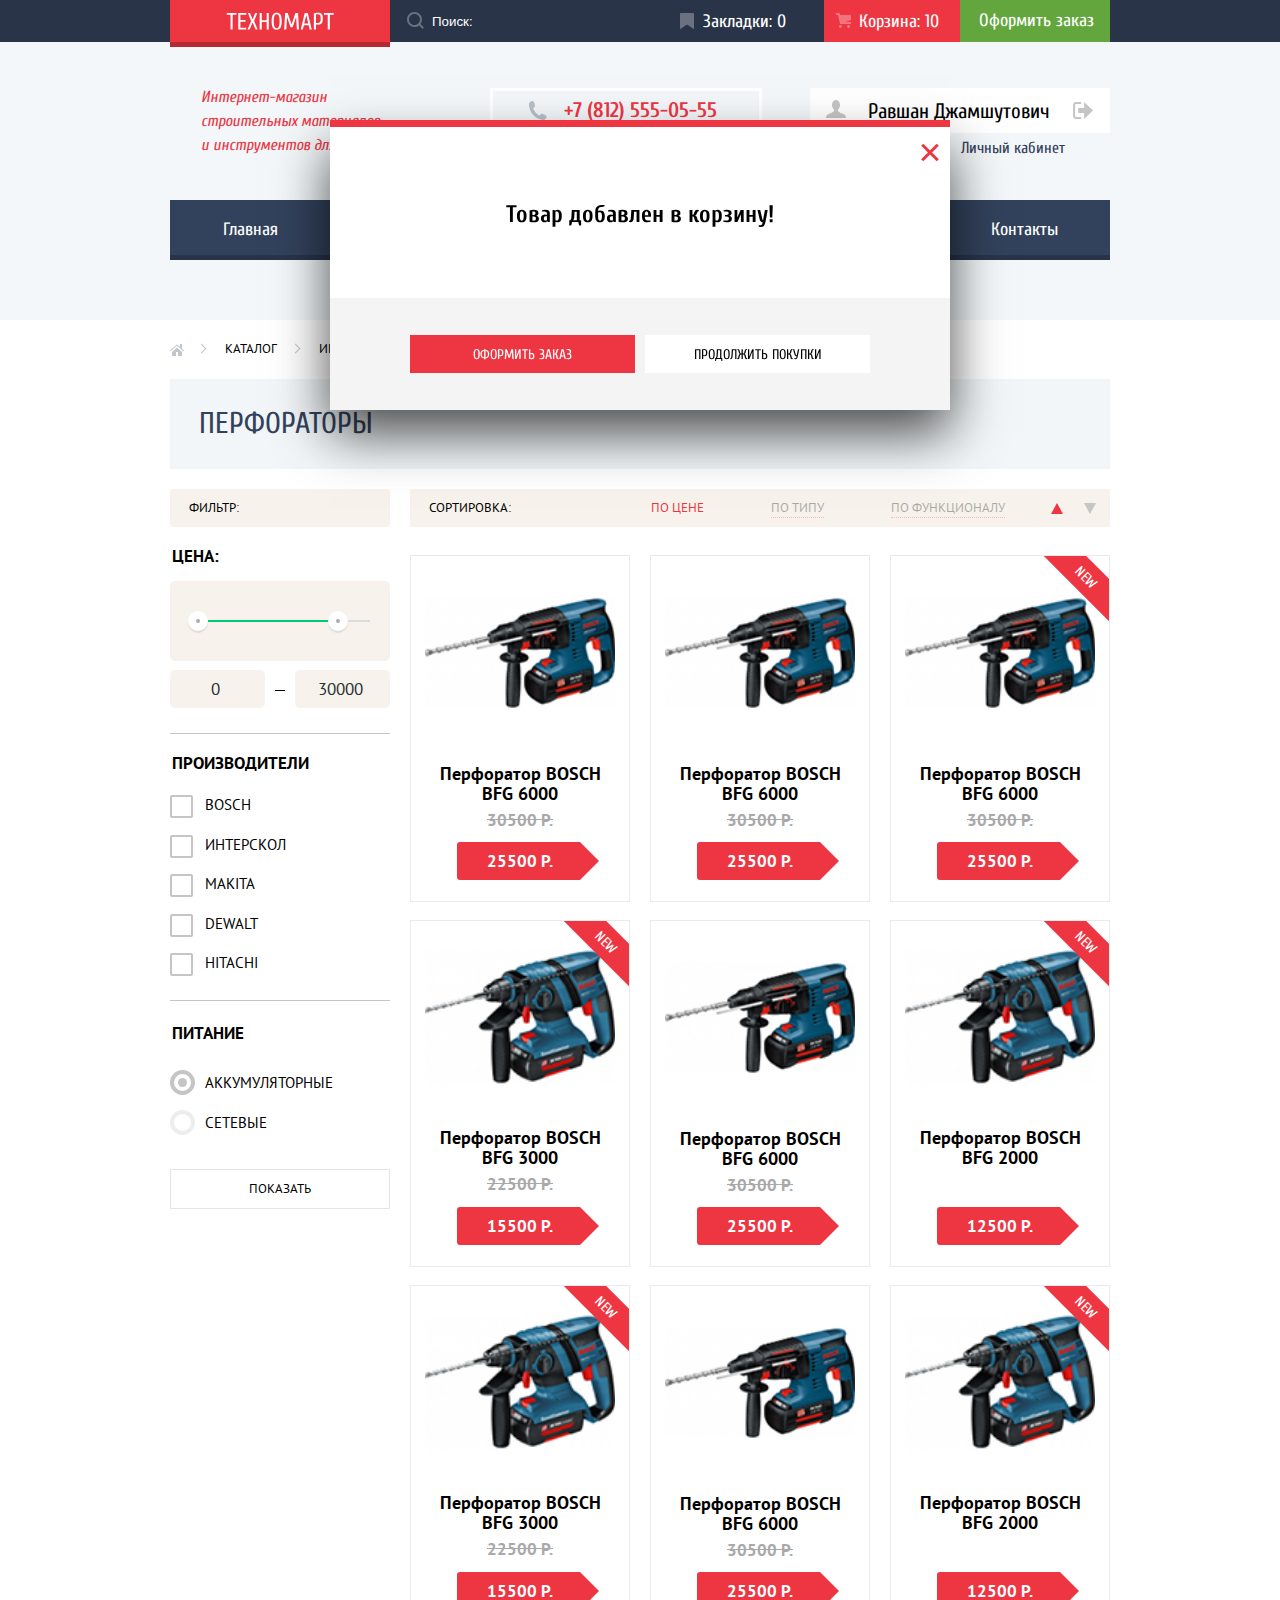
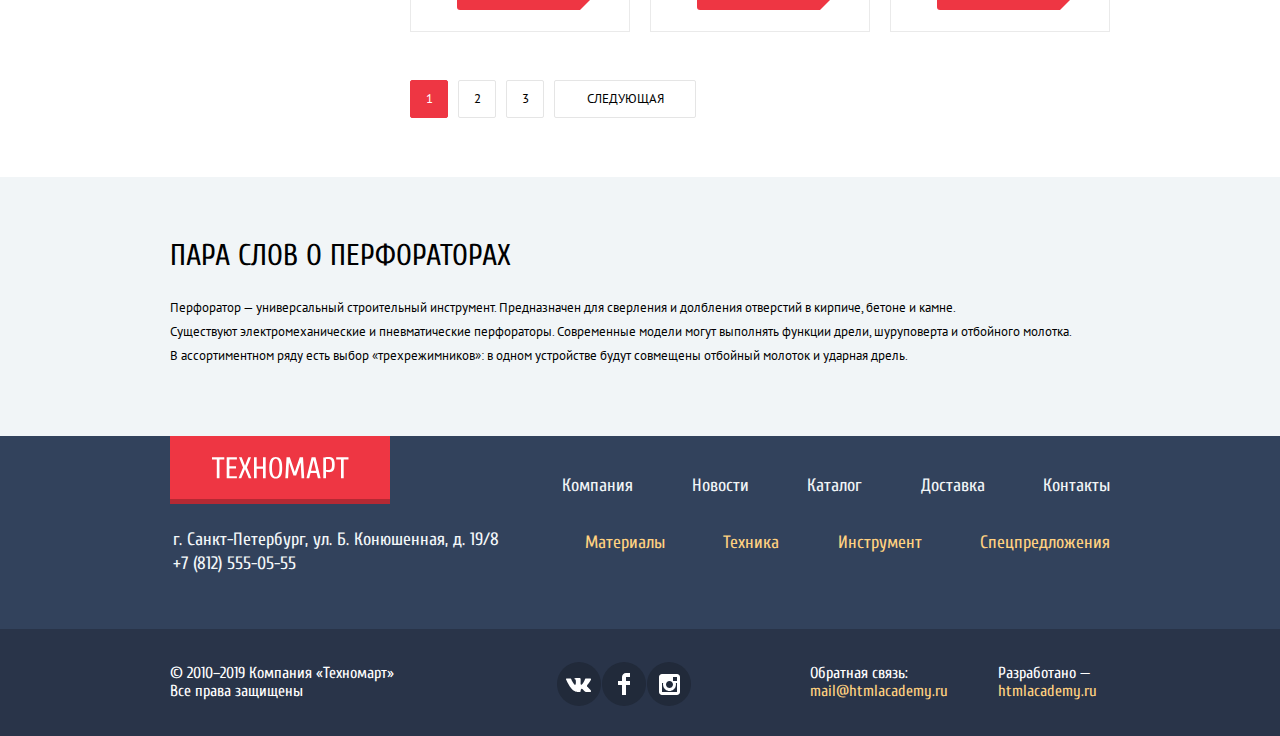
==== commit ef56b985: "Исправлены замечания валидатора" ====
--- a/catalog.html
+++ b/catalog.html
@@ -13,11 +13,14 @@
       <div class="header-top-wrapper">
         <a class="header-top-logo" href="index.html"><img src="img/logo.svg" width="108" height="18" alt="Логотип интернет-магазина Техномарт"></a>
         <form class="site-search">
-          <input type="text" placeholder="Поиск">
-          <button type="submit">Найти</button>
+          <input type="text" placeholder="Поиск:">
+          <svg width="17" height="17" viewBox="0 0 17 17" xmlns="http://www.w3.org/2000/svg">
+            <path fill-rule="evenodd" clip-rule="evenodd" d="M13.458 12.044L17 15.586L15.586 17L12.044 13.458C10.782 14.421 9.21 15 7.5 15C3.35786 15 0 11.6421 0 7.5C0 3.35786 3.35786 0 7.5 0C11.6421 0 15 3.35786 15 7.5C15.0001 9.14309 14.4581 10.7403 13.458 12.044ZM7.5 2C4.467 2 2 4.467 2 7.5C2.00331 10.5362 4.4638 12.9967 7.5 13C10.532 13 13 10.532 13 7.5C13 4.467 10.532 2 7.5 2Z"/>
+          </svg>
+          <button class="visually-hidden" type="submit">Найти</button>
         </form>
         <a class="header-bookmarks" href="#">Закладки: 0</a>
-        <a class="header-cart-link" href="#">Корзина: 10</a>
+        <a class="header-cart-link active-cart" href="#">Корзина: 10</a>
         <a class="header-buy-link" href="#">Оформить заказ</a>
       </div>
     </div>
@@ -28,15 +31,31 @@
         <p class="header-address">г. Санкт-Петербург, ул. Б. Конюшенная, д. 19/8</p>
       </div>
       <div class="profile-section">
-        <a class="profile-link" href="#">Равшан Джамшутович</a>
-        <a class="orders-link" href="#">Мои заказы</a>
-        <a class="account-link" href="#">Личный кабинет</a>
+        <div class="profile-link-wrapper">
+          <a class="profile-link" href="#">
+            <svg width="20" height="18" viewBox="0 0 20 18" fill="none" xmlns="http://www.w3.org/2000/svg">
+              <path d="M17.881 14.166C15.737 13.431 13.625 12.5 12.674 11.776C12.017 11.275 11.904 10.158 12.157 9.361C13.275 8.458 14.021 6.884 14.021 5.083C14.021 2.276 12.221 0 10 0C7.77902 0 5.97901 2.276 5.97901 5.083C5.97901 6.884 6.72501 8.457 7.84201 9.36C8.09501 10.158 7.98302 11.275 7.32502 11.776C6.37502 12.5 4.26201 13.43 2.11801 14.166C-0.0259852 14.902 1.48343e-05 18 1.48343e-05 18H20C20 18 20.025 14.901 17.881 14.166Z" fill="#C5C5C5"/>
+            </svg>
+            <span>Равшан Джамшутович</span>
+          </a>
+          <a class="logout-link" href="#">
+            <svg width="20" height="17" viewBox="0 0 20 17" fill="none" xmlns="http://www.w3.org/2000/svg">
+              <path d="M20 8.5L11.125 0V6H5.125V11H11.125V17L20 8.5Z" fill="#C5C5C5"/>
+              <path d="M2.10591 13.952V3.048C2.12391 2.672 2.27691 1.991 3.11591 1.991H8.14291V0H3.11591C0.937914 0 0.111914 1.81 0.0869141 3.027V13.973C0.111914 15.189 0.937914 17 3.11591 17H8.14291V15.01H3.11591C2.27691 15.01 2.12391 14.327 2.10591 13.952Z" fill="#C5C5C5"/>
+            </svg>
+            <span class="visually-hidden">Выйти</span>
+          </a>
+        </div>
+        <div class="profile-info">
+          <a class="orders-link" href="#">Мои заказы</a>
+          <a class="account-link" href="#">Личный кабинет</a>
+        </div>
       </div>
     </div>
     <div class="header-bottom">
-      <nav>
+      <nav class="container">
         <ul class="site-navigation">
-          <li><a href="index.html">Главная</a></li>
+          <li><a href="/">Главная</a></li>
           <li><a href="#">Компания</a></li>
           <li><a href="catalog.html">Каталог</a></li>
           <li><a href="#">Новости</a></li>
@@ -52,7 +71,7 @@
   <div class="page-catalog container">
       <ul class="breadcrumbs">
         <li>
-          <a href="index.html">Главная</a>
+          <a href="index.html"><span class="visually-hidden">Главная</span></a>
         </li>
         <li>
           <a href="catalog.html">Каталог</a>
@@ -68,116 +87,218 @@
       <div class="catalog-wrapper">
         <section class="filter">
           <h2>Фильтр:</h2>
-          <!-- Здесь будет форма фильтра -->
+          <form method="get" action="https://echo.htmlacademy.ru">
+            <fieldset class="filter-item">
+                <legend>Цена:</legend>
+                <div class="range-filter">
+                  <div class="range-controls">
+                    <div class="scale">
+                      <div class="bar" style="width: 70%; margin-left: 10%;"></div>
+                    </div>
+                    <div class="toggle toggle-min" tabindex="0" style="left: 8%"></div>
+                    <div class="toggle toggle-max" tabindex="0" style="left: 72%"></div>
+                  </div>
+                  <div class="price-controls">
+                    <label class="min-price">
+                      <input type="number" name="min-price" value="0">
+                    </label>
+                    <label class="max-price">
+                      <input type="number" name="max-price" value="30000">
+                    </label>
+                  </div>
+                </div>
+            </fieldset>
+
+            <fieldset class="filter-item brands-filter">
+              <legend>Производители</legend>
+              <ul class="brands-filter-list">
+                <li class="filter-option filter-checkbox">
+                  <input class="visually-hidden filter-input-checkbox filter-input" type="checkbox" name="BOSCH" id="filter-bosch" checked>
+                  <label for="filter-bosch">BOSCH</label>
+                </li>
+
+                <li class="filter-option filter-checkbox">
+                  <input class="visually-hidden filter-input-checkbox filter-input" type="checkbox" name="Interskol" id="filter-interskol" >
+                  <label for="filter-interskol">ИНТЕРСКОЛ</label>
+                </li>
+
+                <li class="filter-option filter-checkbox">
+                  <input class="visually-hidden filter-input-checkbox filter-input" type="checkbox" name="Makita" id="filter-makita" checked>
+                  <label for="filter-makita">Makita</label>
+                </li>
+
+                <li class="filter-option filter-checkbox">
+                  <input class="visually-hidden filter-input-checkbox filter-input" type="checkbox" name="Dewalt" id="filter-dewalt" >
+                  <label for="filter-dewalt">Dewalt</label>
+                </li>
+
+                <li class="filter-option filter-checkbox">
+                  <input class="visually-hidden filter-input-checkbox filter-input" type="checkbox" name="Hitachi" id="filter-hitachi" >
+                  <label for="filter-hitachi">Hitachi</label>
+                </li>
+
+
+              </ul>
+            </fieldset>
+
+            <fieldset class="filter-item power-filter">
+              <legend>Питание</legend>
+              <ul class="power-type-list">
+                <li class="filter-option filter-radio">
+                  <input class="visually-hidden filter-input-radio filter-input" type="radio" name="product-group" value="battery" id="filter-battery" checked>
+                  <label for="filter-battery">Аккумуляторные</label>
+                </li>
+
+                <li class="filter-option filter-radio">
+                  <input class="visually-hidden filter-input-radio filter-input" type="radio" name="product-group" value="corded" id="filter-corded">
+                  <label for="filter-corded">Сетевые</label>
+                </li>
+
+              </ul>
+            </fieldset>
+
+            <button type="submit" class="filter-button button">Показать</button>
+            <!-- Другие элементы формы -->
+          </form>
+
+
         </section>
         <div class="products-wrapper">
           <section class="sorting">
             <h2>Сортировка:</h2>
-            <a class="sorting-link current" href="#">По цене</a>
-            <a class="sorting-link" href="#">По типу</a>
-            <a class="sorting-link" href="#">По функционалу</a>
-            <a class="sorting-link current" href="#">По возрастанию</a>
-            <a class="sorting-link" href="#">По убыванию</a>
+            <div class="sorting-links-wrapper">
+              <a class="sorting-link current" href="#">По цене</a>
+              <a class="sorting-link" href="#">По типу</a>
+              <a class="sorting-link" href="#">По функционалу</a>
+            </div>
+            <div class="sorting-arrows">
+              <a class="sorting-up current" >
+                <!-- <span class="visually-hidden">По возрастанию</span> -->
+              </a>
+              <a class="sorting-down" href="#">
+                <!-- <span class="visually-hidden">По убыванию</span> -->
+              </a>
+            </div>
           </section>
 
           <section class="products">
             <h2 class="visually-hidden">Список перфораторов</h2>
             <ul class="products-list">
               <li class="products-item">
-                <img src="img/product-bosch-bfg-6000.jpg" width="144" height="128" alt="Изображение перфоратора BOSCH BFG 6000">
-                <div>
-                  <button class="button-buy" type="button">Купить</button>
-                  <button class="button-bookmarks" type="button">В закладки</button>
-                </div>
-                <a class="products-title" href="#">Перфоратор BOSCH BFG 6000</a>
-                <span>30500 Р.</span>
-                <a class="price" href="#">25500 Р.</a>
+                <a href="#">
+                  <img src="img/product-bosch-bfg-6000.jpg" width="190" height="140" alt="Изображение перфоратора BOSCH BFG 6000">
+                  <h3 class="products-title">Перфоратор BOSCH BFG 6000</h3>
+                  <span>30500 Р.</span>
+                  <p class="price">25500 Р.</p>
+                </a>
+                <div class="catalog-buttons">
+                  <button class="button-buy" type="button">Купить</button>
+                  <button class="button-bookmarks" type="button">В закладки</button>
+                </div>
               </li>
 
               <li class="products-item">
-                <img src="img/product-bosch-bfg-6000.jpg" width="144" height="128" alt="Изображение перфоратора BOSCH BFG 6000">
-                <div>
-                  <button class="button-buy" type="button">Купить</button>
-                  <button class="button-bookmarks" type="button">В закладки</button>
-                </div>
-                <a class="products-title" href="#">Перфоратор BOSCH BFG 6000</a>
-                <span>30500 Р.</span>
-                <a class="price" href="#">25500 Р.</a>
+                <a href="#">
+                  <img src="img/product-bosch-bfg-6000.jpg" width="190" height="140" alt="Изображение перфоратора BOSCH BFG 6000">
+                  <h3 class="products-title">Перфоратор BOSCH BFG 6000</h3>
+                  <span>30500 Р.</span>
+                  <p class="price">25500 Р.</p>
+                </a>
+                <div class="catalog-buttons">
+                  <button class="button-buy" type="button">Купить</button>
+                  <button class="button-bookmarks" type="button">В закладки</button>
+                </div>
+              </li>
+
+              <li class="products-item sticker-new">
+                <a href="#">
+                  <img src="img/product-bosch-bfg-6000.jpg" width="190" height="140" alt="Изображение перфоратора BOSCH BFG 6000">
+                  <h3 class="products-title">Перфоратор BOSCH BFG 6000</h3>
+                  <span>30500 Р.</span>
+                  <p class="price">25500 Р.</p>
+                </a>
+                <div class="catalog-buttons">
+                  <button class="button-buy" type="button">Купить</button>
+                  <button class="button-bookmarks" type="button">В закладки</button>
+                </div>
+              </li>
+
+              <li class="products-item sticker-new">
+                <a href="#">
+                  <img src="img/product-bosch-bfg-3000.jpg" width="190" height="140" alt="Изображение перфоратора BOSCH BFG 3000">
+                  <h3 class="products-title">Перфоратор BOSCH BFG 3000</h3>
+                  <span>22500 Р.</span>
+                  <p class="price">15500 Р.</p>
+                </a>
+                <div class="catalog-buttons">
+                  <button class="button-buy" type="button">Купить</button>
+                  <button class="button-bookmarks" type="button">В закладки</button>
+                </div>
               </li>
 
               <li class="products-item">
-                <img src="img/product-bosch-bfg-6000.jpg" width="144" height="128" alt="Изображение перфоратора BOSCH BFG 6000">
-                <div>
-                  <button class="button-buy" type="button">Купить</button>
-                  <button class="button-bookmarks" type="button">В закладки</button>
-                </div>
-                <a class="products-title" href="#">Перфоратор BOSCH BFG 6000</a>
-                <span>30500 Р.</span>
-                <a class="price" href="#">25500 Р.</a>
+                <a href="#">
+                  <img src="img/product-bosch-bfg-6000.jpg" width="190" height="140" alt="Изображение перфоратора BOSCH BFG 6000">
+                  <h3 class="products-title">Перфоратор BOSCH BFG 6000</h3>
+                  <span>30500 Р.</span>
+                  <p class="price">25500 Р.</p>
+                </a>
+                <div class="catalog-buttons">
+                  <button class="button-buy" type="button">Купить</button>
+                  <button class="button-bookmarks" type="button">В закладки</button>
+                </div>
+              </li>
+
+              <li class="products-item sticker-new">
+                <a href="#">
+                  <img src="img/product-bosch-bfg-2000.jpg" width="190" height="140" alt="Изображение перфоратора BOSCH BFG 2000">
+                  <h3 class="products-title">Перфоратор BOSCH BFG 2000</h3>
+                  <span></span>
+                  <p class="price">12500 Р.</p>
+                </a>
+                <div class="catalog-buttons">
+                  <button class="button-buy" type="button">Купить</button>
+                  <button class="button-bookmarks" type="button">В закладки</button>
+                </div>
+              </li>
+
+              <li class="products-item sticker-new">
+                <a href="#">
+                  <img src="img/product-bosch-bfg-3000.jpg" width="190" height="140" alt="Изображение перфоратора BOSCH BFG 3000">
+                  <h3 class="products-title">Перфоратор BOSCH BFG 3000</h3>
+                  <span>22500 Р.</span>
+                  <p class="price">15500 Р.</p>
+                </a>
+                <div class="catalog-buttons">
+                  <button class="button-buy" type="button">Купить</button>
+                  <button class="button-bookmarks" type="button">В закладки</button>
+                </div>
               </li>
 
               <li class="products-item">
-                <img src="img/product-bosch-bfg-3000.jpg" width="127" height="112" alt="Изображение перфоратора BOSCH BFG 3000">
-                <div>
-                  <button class="button-buy" type="button">Купить</button>
-                  <button class="button-bookmarks" type="button">В закладки</button>
-                </div>
-                <a class="products-title" href="#">Перфоратор BOSCH BFG 3000</a>
-                <span>22500 Р.</span>
-                <a class="price" href="#">15500 Р.</a>
-              </li>
-
-              <li class="products-item">
-                <img src="img/product-bosch-bfg-6000.jpg" width="144" height="128" alt="Изображение перфоратора BOSCH BFG 6000">
-                <div>
-                  <button class="button-buy" type="button">Купить</button>
-                  <button class="button-bookmarks" type="button">В закладки</button>
-                </div>
-                <a class="products-title" href="#">Перфоратор BOSCH BFG 6000</a>
-                <span>30500 Р.</span>
-                <a class="price" href="#">25500 Р.</a>
-              </li>
-
-              <li class="products-item">
-                <img src="img/product-bosch-bfg-2000.jpg" width="127" height="112" alt="Изображение перфоратора BOSCH BFG 2000">
-                <div>
-                  <button class="button-buy" type="button">Купить</button>
-                  <button class="button-bookmarks" type="button">В закладки</button>
-                </div>
-                <a class="products-title" href="#">Перфоратор BOSCH BFG 2000</a>
-                <a class="price" href="#">12500 Р.</a>
-              </li>
-
-              <li class="products-item">
-                <img src="img/product-bosch-bfg-3000.jpg" width="127" height="112" alt="Изображение перфоратора BOSCH BFG 3000">
-                <div>
-                  <button class="button-buy" type="button">Купить</button>
-                  <button class="button-bookmarks" type="button">В закладки</button>
-                </div>
-                <a class="products-title" href="#">Перфоратор BOSCH BFG 3000</a>
-                <span>22500 Р.</span>
-                <a class="price" href="#">15500 Р.</a>
-              </li>
-
-              <li class="products-item">
-                <img src="img/product-bosch-bfg-6000.jpg" width="144" height="128" alt="Изображение перфоратора BOSCH BFG 6000">
-                <div>
-                  <button class="button-buy" type="button">Купить</button>
-                  <button class="button-bookmarks" type="button">В закладки</button>
-                </div>
-                <a class="products-title" href="#">Перфоратор BOSCH BFG 6000</a>
-                <span>30500 Р.</span>
-                <a class="price" href="#">25500 Р.</a>
-              </li>
-
-              <li class="products-item">
-                <img src="img/product-bosch-bfg-2000.jpg" width="127" height="112" alt="Изображение перфоратора BOSCH BFG 2000">
-                <div>
-                  <button class="button-buy" type="button">Купить</button>
-                  <button class="button-bookmarks" type="button">В закладки</button>
-                </div>
-                <a class="products-title" href="#">Перфоратор BOSCH BFG 2000</a>
-                <a class="price" href="#">12500 Р.</a>
+                <a href="#">
+                  <img src="img/product-bosch-bfg-6000.jpg" width="190" height="140" alt="Изображение перфоратора BOSCH BFG 6000">
+                  <h3 class="products-title">Перфоратор BOSCH BFG 6000</h3>
+                  <span>30500 Р.</span>
+                  <p class="price">25500 Р.</p>
+                </a>
+                <div class="catalog-buttons">
+                  <button class="button-buy" type="button">Купить</button>
+                  <button class="button-bookmarks" type="button">В закладки</button>
+                </div>
+              </li>
+
+              <li class="products-item sticker-new">
+                <a href="#">
+                  <img src="img/product-bosch-bfg-2000.jpg" width="190" height="140" alt="Изображение перфоратора BOSCH BFG 2000">
+                  <h3 class="products-title">Перфоратор BOSCH BFG 2000</h3>
+                  <span></span>
+                  <p class="price">12500 Р.</p>
+                </a>
+                <div class="catalog-buttons">
+                  <button class="button-buy" type="button">Купить</button>
+                  <button class="button-bookmarks" type="button">В закладки</button>
+                </div>
               </li>
             </ul>
 
@@ -236,18 +357,34 @@
         <li><a href="#">Спецпредложения</a></li>
       </ul>
     </div>
-
+  </div>
+  <div class="footer-bottom-wrapper">
     <div class="footer-bottom">
       <p>© 2010–2019 Компания «Техномарт»<br>Все права защищены</p>
       <ul>
         <li>
-          <a class="social-button" href="http://vk.com/#">VK</a>
-        </li>
-        <li>
-          <a class="social-button" href="https://facebook.com/#">Facebook</a>
-        </li>
-        <li>
-          <a class="social-button" href="https://instagram.com/#">Instagram</a>
+          <a class="social-button" href="http://vk.com/#">
+            <span class="visually-hidden">VK</span>
+            <svg width="26" height="15" viewBox="0 0 26 15" fill="none" xmlns="http://www.w3.org/2000/svg">
+              <path d="M15.5403 11.7281C16.4609 11.4384 17.6396 13.6406 18.8943 14.4834C19.8361 15.1219 20.5573 14.9841 20.5573 14.9841L23.9017 14.9372C23.9017 14.9372 25.6495 14.8322 24.8233 13.4803C24.7549 13.3678 24.3389 12.4781 22.334 10.6472C20.2376 8.73186 20.5217 9.04218 23.0456 5.73093C24.5835 3.71249 25.1988 2.47968 25.0062 1.95468C24.8213 1.44936 23.6918 1.58061 23.6918 1.58061L19.9237 1.60593C19.5568 1.60686 19.2458 1.71749 19.1042 2.08874C19.1013 2.09249 18.5062 3.65061 17.7127 4.9753C16.0362 7.77749 15.367 7.92655 15.0896 7.75124C14.4531 7.3453 14.6139 6.1228 14.6139 5.25374C14.6139 2.5378 15.0299 1.4053 13.7993 1.1128C13.3881 1.0153 13.0876 0.951552 12.039 0.942177C10.6985 0.922489 9.5603 0.942177 8.91511 1.25061C8.4866 1.45968 8.15822 1.91811 8.35756 1.94436C8.60793 1.97718 9.16934 2.09436 9.46978 2.49374C9.85593 3.01124 9.84437 4.17093 9.84437 4.17093C9.84437 4.17093 10.0649 7.36874 9.32437 7.7653C8.81593 8.03718 8.12067 7.48218 6.62519 4.9378C5.86156 3.63655 5.28474 2.19843 5.28474 2.19843C5.28474 2.19843 5.17304 1.93124 4.97082 1.78499C4.73008 1.61155 4.39304 1.55624 4.39304 1.55624L0.816594 1.57874C0.816594 1.57874 0.279261 1.59374 0.0818532 1.82436C-0.0934061 2.02874 0.0674088 2.45061 0.0674088 2.45061C0.0674088 2.45061 2.86867 8.90155 6.04067 12.1509C8.94882 15.1341 12.2537 14.9362 12.2537 14.9362H13.7511C13.7511 14.9362 14.2027 14.8856 14.4339 14.6437C14.6496 14.4187 14.6399 13.9959 14.6399 13.9959C14.6399 13.9959 14.6101 12.0187 15.5403 11.7281Z" fill="white"/>
+              </svg>
+          </a>
+        </li>
+        <li>
+          <a class="social-button" href="https://facebook.com/#">
+            <span class="visually-hidden">Facebook</span>
+            <svg width="12" height="22" viewBox="0 0 12 22" fill="none" xmlns="http://www.w3.org/2000/svg">
+              <path d="M12 4V0H8C5.79086 0 4 1.79086 4 4V8H0V12H4V22H8V12H12V8H8V4H12Z" fill="white"/>
+              </svg>
+          </a>
+        </li>
+        <li>
+          <a class="social-button" href="https://instagram.com/#">
+            <span class="visually-hidden">Instagram</span>
+            <svg width="21" height="21" viewBox="0 0 21 21" fill="none" xmlns="http://www.w3.org/2000/svg">
+              <path fill-rule="evenodd" clip-rule="evenodd" d="M3 0H18C19.65 0 21 1.35 21 3V18C21 19.65 19.65 21 18 21H3C1.35 21 0 19.65 0 18V3C0 1.35 1.35 0 3 0ZM14 10.5C14 8.57 12.43 7 10.5 7C8.57 7 7 8.57 7 10.5C7 12.43 8.57 14 10.5 14C12.43 14 14 12.43 14 10.5ZM3 18V9H4.181C4.0626 9.49127 4.00186 9.99467 4 10.5C4 14.0899 6.91015 17 10.5 17C14.0899 17 17 14.0899 17 10.5C16.9986 9.99464 16.9379 9.49118 16.819 9H18V18H3ZM14 7H18V3H14V7Z" fill="white"/>
+              </svg>
+          </a>
         </li>
       </ul>
       <p class="footer-email">Обратная связь:<br>
@@ -261,11 +398,13 @@
 </footer>
 
 <!-- Всплывающие окна -->
-<section>
-  <b>Товар добавлен в корзину!</b>
-  <a href="#">Оформить заказ</a>
-  <button type="button">Продолжить покупки</button>
-  <button type="button">Закрыть</button>
+<section class="modal modal-order">
+  <h3>Товар добавлен в корзину!</h3>
+  <div class="modal-order-wrapper">
+    <a class="button button-order" href="#">Оформить заказ</a>
+    <button class="button button-continue" type="button">Продолжить покупки</button>
+  </div>
+  <button class="modal-close" type="button" aria-label="Закрыть"></button>
 </section>
 
 
--- a/css/style.css
+++ b/css/style.css
@@ -30,13 +30,21 @@
   --special-gray: #C5C5C5;
   --special-gray-extra: #E5E5E5;
   --special-gray-hover: #3D546F;
+  --special-gray-border: #C1C6CE;
+  --special-gray-dark: #B5B5B5;
   --special-blue: #212A3A;
+  --special-blue-shadow: #405069;
   --special-brown: #F7F3EC;
+  --special-brown-light: #F4F4F4;
 
   --gray-opacity: rgba(0, 0, 0, 0.25);
   --light-gray-opacity: rgba(0, 0, 0, 0.01);
+  --dark-gray-opacity: rgba(169, 169, 169, 0.3);
+  --special-gray-opacity: rgba(197, 197, 197, 0.3);
   --white-opacity-30: rgba(255, 255, 255, 0.3);
   --white-opacity-50: rgba(255, 255, 255, 0.5);
+  --toggle-gray: #ABABAB;
+  --toggle-gray-shadow: rgba(171, 171, 171, 0.3);
 }
 
 body  {
@@ -60,6 +68,9 @@
 
 .page-body {
   min-height: 100%;
+  display: grid;
+  grid-template-rows: min-content 1fr min-content;
+  align-content: start;
 }
 
 /* Main navigation */
@@ -68,7 +79,6 @@
   background: var(--basic-gray);
   font-family: "Cuprum", Arial, sans-serif;
   font-weight: 400;
-  padding-bottom: 60px;
 }
 
 .header-top {
@@ -89,11 +99,27 @@
   min-width: 220px;
   min-height: 42px;
   background-color: var(--basic-red);
+  position: relative;
+}
+
+.header-top-logo::after {
+  content: "";
+  position: absolute;
+  bottom: -5px;
+  left: 0;
+  width: 100%;
+  height: 5px;
+  background-color: var(--basic-red);
   box-shadow: inset 0px -5px 0px rgba(0, 0, 0, 0.24);
 }
 
 .header-top-logo:active {
   background-color: var(--basic-red-dark);
+}
+
+.header-top-logo img {
+  display: block;
+  margin: 12px auto;
 }
 
 .header-top a {
@@ -105,23 +131,130 @@
   color: var(--white-opacity-50);
 }
 
+.site-search{
+  position: relative;
+  box-sizing: border-box;
+  width: 270px;
+  margin: 0;
+  padding: 0;
+  flex-grow: 1;
+}
+
+.site-search svg {
+  position: absolute;
+  top: 12px;
+  left: 17px;
+}
+
 .site-search input {
+  width: 100%;
+  box-sizing: border-box;
+  min-height: 42px;
+  padding-left: 42px;
   background-color: var(--basic-blue-dark);
+  border: none;
+}
+
+.site-search input::placeholder {
+  color: var(--white);
+  opacity: 1;
 }
 
 .site-search input:focus {
   background-color: var(--white);
+  outline: none;
+}
+
+.site-search path {
+  opacity: 0.3;
+  fill: var(--white);
+}
+
+.site-search input:focus + svg>path {
+  opacity: 1;
+  fill: var(--basic-red);
+}
+
+.site-search input:hover + svg>path {
+  opacity: 1;
 }
 
 .site-search button {
   visibility: hidden;
 }
 
-.header-bookmarks:active {
+.header-bookmarks {
+  display: block;
+  width: 150px;
+  box-sizing: border-box;
+  padding-top: 10px;
+  padding-left: 43px;
+  margin-right: 14px;
+  position: relative;
+}
+
+.header-bookmarks::before {
+  content: "";
+  position: absolute;
+  width: 14px;
+  height: 15.58px;
+  left: 20px;
+  top: 13px;
+  background-image: url("../img/icon-bookmark.svg");
+  background-repeat: no-repeat;
+  background-position: 0 0;
+  opacity: 0.3;
+}
+
+.header-cart-link {
+  display: block;
+  width: 136px;
+  box-sizing: border-box;
+  padding-top: 10px;
+  /* padding-left: 49px; */
+  padding-left: 35px;
+  position: relative;
+}
+
+.header-cart-link::before {
+  content: "";
+  position: absolute;
+  width: 15px;
+  height: 15px;
+  /* left: 26px; */
+  left: 12px;
+  top: 13px;
+  background-image: url("../img/icon-cart.svg");
+  background-repeat: no-repeat;
+  background-position: 0 0;
+  opacity: 0.3;
+}
+
+.header-bookmarks:hover::before,
+.header-cart-link:hover::before {
+  opacity: 1;
+}
+
+.header-bookmarks:active,
+.header-cart-link:active {
   background-color: var(--basic-blue-active) ;
 }
 
+.header-bookmarks:active::before,
+.header-cart-link:active::before {
+  opacity: 0.3;
+}
+
+.active-cart {
+  background-color: var(--basic-red);
+}
+
 .header-buy-link {
+  width: 150px;
+  display: block;
+  box-sizing: border-box;
+  padding-top: 9px;
+  padding-left: 19px;
   background-color: var(--basic-green);
 }
 
@@ -131,24 +264,32 @@
 
 .header-middle {
   width: 940px;
-  min-height: 153px;
+  min-height: 158px;
   margin: 0 auto;
   padding: 0 10px;
+
   display: flex;
   justify-content: space-between;
   align-items: center;
 }
 
 .header-text {
+  width: 300px;
+  box-sizing: border-box;
   font-size: 16px;
   font-style: italic;
-  line-height: 23px;
+  line-height: 24px;
   color: var(--basic-red);
-  max-width: 200px;
+  padding-left: 31px;
 }
 
 .header-contacts {
   text-align: center;
+  width: 300px;
+  display: flex;
+  flex-direction: column;
+  align-items: flex-start;
+  padding-top: 5px;
 }
 
 .header-phone {
@@ -159,25 +300,44 @@
   text-decoration: none;
   border: 3px solid #ffffff;
   box-sizing: border-box;
+  padding: 4px 42px 5px 71px;
+  position: relative;
+  display: block;
+  margin-bottom: 3px;
+}
+
+.header-phone::before {
+  content: "";
+  position: absolute;
+  width: 19px;
+  height: 19px;
+  top: 10px;
+  left: 35px;
+  background-image: url("../img/icon-phone.svg");
+  background-repeat: no-repeat;
 }
 
 .header-address {
   font-size: 14px;
   line-height: 24px;
   color: var(--basic-blue);
+  margin: 0;
+  padding-left: 10px;
 }
 
 .profile-section {
+  align-self: flex-start;
+  margin-top: 46px;
   display: flex;
   flex-wrap: wrap;
-  justify-content: space-evenly;
+  justify-content: flex-end;
   align-items: center;
   width: 300px;
+
 }
 
 .login-link,
-.signup-link,
-.profile-link {
+.signup-link {
   font-size: 21px;
   line-height: 21px;
   color:  var(--black);
@@ -188,8 +348,74 @@
   padding: 12px 24px;
 }
 
+.login-link {
+  padding-left: 20px;
+  padding-right: 27px;
+  position: relative;
+}
+
+.login-link:hover,
+.signup-link:hover {
+  color: var(--basic-red);
+}
+
+.login-link:hover path {
+  fill: var(--special-gray-hover);
+}
+
+.login-link:active,
+.signup-link:active {
+  color: var(--special-gray)
+}
+
+.login-link:active path {
+  fill: var(--special-gray);
+}
+
+.profile-link-wrapper {
+  width: 100%;
+  background-color: var(--white);
+  /* padding-top: 12px;
+  padding-bottom: 12px; */
+  min-height: 45px;
+  display: flex;
+  justify-content: space-between;
+  align-items: center;
+}
+
 .profile-link {
-  width: 100%;
+  font-size: 21px;
+  line-height: 21px;
+  color:  var(--black);
+  text-decoration: none;
+  text-align: center;
+}
+
+.profile-link svg {
+  padding-left: 16px;
+  padding-right: 17px;
+}
+
+.profile-link:hover path {
+  fill: var(--special-gray-hover);
+}
+
+.logout-link {
+  padding-right: 17px;
+  padding-top: 7px;
+}
+
+.logout-link:hover path {
+  fill: var(--special-gray-hover);
+}
+
+.profile-info {
+  margin-top: 6px;
+  display: flex;
+  justify-content: center;
+  align-items: center;
+  flex-grow: 1;
+
 }
 
 .orders-link,
@@ -199,10 +425,37 @@
   color: var(--basic-blue);
   text-decoration: none;
   text-align: center;
-}
+  display: inline-block;
+  position: relative;
+}
+
+.orders-link {
+  margin-right: 15px;
+}
+
+.orders-link:hover,
+.account-link:hover {
+  color: var(--basic-red);
+}
+
+.account-link {
+  padding-left: 17px;
+}
+
+.account-link::before {
+  position: absolute;
+  content: "";
+  width: 4px;
+  height: 4px;
+  background-color: var(--basic-blue);
+  top: 7px;
+  left: 0;
+  border-radius: 50%;
+}
+
 
 .header-bottom {
-  margin-bottom: 0px;
+  margin-bottom: 60px;
 }
 
 .header-bottom nav {
@@ -210,16 +463,21 @@
   box-shadow: inset 0px -5px 0px var(--basic-blue-dark);
   width: 940px;
   margin: 0 auto;
+  box-sizing: border-box;
 }
 
 .site-navigation {
   list-style: none;
-  margin: 0;
+  margin: 0 15px;
   padding: 0;
+  /* height: 60px; */
+  display: flex;
+  justify-content: space-between;
+  align-items: center;
+}
+
+.site-navigation li {
   height: 60px;
-  display: flex;
-  justify-content: space-evenly;
-  align-items: center;
 }
 
 .site-navigation a {
@@ -227,6 +485,13 @@
   line-height: 24px;
   color: var(--white);
   text-decoration: none;
+
+  display: flex;
+  justify-content: center;
+  align-items: center;
+  height: 100%;
+  padding-left: 28px;
+  padding-right: 28px;
 }
 
 .site-navigation a:hover {
@@ -254,7 +519,7 @@
   font-family: "Cuprum", Arial, sans-serif;
   color: var(--white);
   margin-top: 59px;
-  margin-bottom: 70px;
+  margin-bottom: 60px;
 }
 
 .offers-list-top {
@@ -270,7 +535,6 @@
   list-style: none;
   margin: 0;
   padding: 0;
-
   display: flex;
   flex-direction: column;
   flex-wrap: wrap;
@@ -283,6 +547,8 @@
 .offers-item {
   width: 300px;
   height: 123px;
+  position: relative;
+  overflow: hidden;
 }
 
 .offers-item a {
@@ -294,14 +560,44 @@
   background-color: var(--special-yellow);
 }
 
+.offers-item:nth-child(1)::before {
+  content: "";
+  position: absolute;
+  width: 44px;
+  height: 65px;
+  top: 31px;
+  left: 213px;
+  background-image: url("../img/icon-1.svg");
+}
+
 .offers-item:nth-child(2) {
   background-color: var(--special-blue-light);
 }
 
+.offers-item:nth-child(2)::before {
+  content: "";
+  position: absolute;
+  width: 75px;
+  height: 61px;
+  top: 34px;
+  left: 194px;
+  background-image: url("../img/icon-2.svg");
+}
+
 .offers-item:nth-child(3) {
   background-color: var(--special-magenta);
 }
 
+.offers-item:nth-child(3)::before {
+  content: "";
+  position: absolute;
+  width: 78px;
+  height: 62px;
+  top: 31px;
+  left: 191px;
+  background-image: url("../img/icon-3.svg");
+}
+
 .offers-item:nth-child(4) {
   background-color: var(--special-green);
 }
@@ -314,14 +610,38 @@
   background-color: var(--special-green);
 }
 
+.offers-list-bottom li:nth-child(2)::before {
+  content: "";
+  position: absolute;
+  width: 59px;
+  height: 72px;
+  top: 26px;
+  left: 196px;
+  background-image: url("../img/icon-4.svg");
+}
+
 .offers-list-bottom li:nth-child(3) {
   background-color: var(--special-yellow-light);
+}
+
+.offers-list-bottom li:nth-child(3)::before {
+  content: "";
+  position: absolute;
+  width: 78px;
+  height: 63px;
+  top: 32px;
+  left: 191px;
+  background-image: url("../img/icon-5.svg");
 }
 
 .offers-item b {
   font-weight: 700;
   font-size: 24px;
   line-height: 30px;
+  display: block;
+  margin-left: 23px;
+  margin-bottom: 14px;
+  margin-top: 20px;
 }
 
 .offers-link {
@@ -330,6 +650,43 @@
   text-align: center;
   text-transform: uppercase;
   background-color: var(--white-opacity-30);
+  display: block;
+  box-sizing: border-box;
+  width: 135px;
+  margin-bottom: 21px;
+  margin-left: 23px;
+  padding: 10px 22px;
+}
+
+.offers-link:hover {
+  background-color: var(--special-gray-opacity);
+}
+
+.offers-link:active {
+  background-color: var(--dark-gray-opacity);
+}
+
+.sticker-new::after {
+  position: absolute;
+  content: "NEW";
+  font-family: "Cuprum", Arial, sans-serif;
+  font-size: 14px;
+  line-height: 18px;
+  font-weight: 400;
+  color: var(--white);
+  width: 100px;
+  height: 30px;
+  text-align: center;
+  padding: 0;
+  padding-top: 7px;
+  background-color: var(--basic-red);
+  transform: rotate(45deg);
+  box-sizing: border-box;
+}
+
+.offers-item.sticker-new::after {
+  top: 8px;
+  left: 227px;
 }
 
 .slider {
@@ -337,9 +694,17 @@
   height: 266px;
 }
 
+.offers-slider {
+  list-style: none;
+  margin: 0;
+  padding: 0;
+}
+
 .slider-top {
+  position: relative;
+  min-height: 104px;
   background: var(--gray-opacity);
-  margin-top: -330px;
+  margin-top: -274px;
 }
 
 .slider-top h3 {
@@ -347,21 +712,83 @@
   line-height: 36px;
   font-weight: 700;
   text-transform: uppercase;
+  margin: 0;
+  padding-left: 24px;
+  padding-top: 23px;
 }
 
 .slider-top p {
   font-size: 18px;
   line-height: 24px;
   font-weight: 400;
+  margin: 0;
+  padding-left: 24px;
+  padding-top: 5px;
+}
+
+.slider-buttons {
+  display: flex;
+  justify-content: space-between;
+  padding: 18px 24px;
+}
+
+.slider-button-back {
+  /* position: relative; */
+  margin: 0;
+  padding: 0;
+  border: none;
+  width: 24px;
+  height: 42px;
+  background-color: transparent;
+  background-image: url("../img/icon-left.svg");
+  background-repeat: no-repeat;
+}
+
+.slider-button-next {
+  margin: 0;
+  padding: 0;
+  border: none;
+  width: 24px;
+  height: 42px;
+  background-color: transparent;
+  background-image: url("../img/icon-left.svg");
+  background-repeat: no-repeat;
+  transform: rotate(180deg);
+}
+
+.slider-controls {
+  display: flex;
+  justify-content: center;
+  margin-top: 38px;
+  margin-left: 10px;
+}
+
+.slider-control {
+  width: 10px;
+  height: 10px;
+  padding: 0;
+  background-color: var(--white);
+  border: 2px solid var(--white);
+  border-radius: 50%;
+  margin-right: 10px;
+}
+
+.slider-control-current {
+  background-color: var(--basic-red);
 }
 
 .button {
+  text-decoration: none;
+  box-sizing: border-box;
+  min-width: 192px;
   background-color: var(--basic-red);
   color: var(--white);
   text-transform: uppercase;
+  font-family:  "Cuprum", Arial, sans-serif;
   font-size: 14px;
   line-height: 18px;
   text-align: center;
+  padding: 11px 24px 9px 24px;
 }
 
 .button:hover {
@@ -372,8 +799,17 @@
   background-color: var(--basic-red-dark);
 }
 
+.slider > .button {
+  display: block;
+  position: absolute;
+  box-sizing: border-box;
+  margin-left: 24px;
+  margin-top: 19px;
+}
+
 .section-top {
   background-color: var(--basic-brown-light);
+  min-height: 89px;
   display: flex;
   justify-content: space-between;
   align-items: center;
@@ -386,23 +822,34 @@
   line-height: 30px;
   font-weight: 400;
   text-transform: uppercase;
-}
-
+  padding-left: 28px;
+}
+
+.products-btn {
+  margin-right: 14px;
+  margin-bottom: 3px;
+}
+
+.brands-btn {
+  margin-right: 19px;
+  margin-bottom: 3px;
+}
+
+/* Сетка каталога */
 .products-list {
   list-style: none;
   font-family: "PT Sans", Arial, sans-serif;
   font-weight: 700;
-  margin: 20px 0 70px 0;
+  margin: 20px 0 30px 0;
   padding: 0;
   display: flex;
   flex-wrap: wrap;
-  justify-content: space-between;
+  justify-content: flex-start;
 }
 
 .products-list.popular {
   display: flex;
 }
-
 
 .main-product-list {
   list-style: none;
@@ -410,25 +857,58 @@
   font-weight: 700;
   margin: 20px 0 52px 0;
   padding: 0;
-  display: flex;
-  justify-content: space-between;
-}
-
+  display: grid;
+  grid-template-columns: auto auto auto auto;
+  gap: 20px;
+}
+
+.main-product-list li {
+  margin-right: 0;
+}
 
 .products-item {
   box-sizing: border-box;
   width: 220px;
+  min-height: 318px;
   border: 1px solid var(--special-gray-light);
   margin-bottom: 18px;
-
+  margin-right: 20px;
+  position: relative;
+  display: flex;
+  flex-direction: column;
+  justify-content: stretch;
+  overflow: hidden;
+}
+
+.products-item:nth-child(3n+3) {
+  margin-right: 0px;
+}
+
+.products-item a {
+  text-decoration: none;
+  flex-grow: 1;
+  display: flex;
+  flex-direction: column;
+  flex-wrap: wrap;
+  justify-content: space-between;
+  align-items: center;
+}
+
+.products-item img {
+  margin: 13px auto;
 }
 
 .products-title {
+  margin: 0;
   font-size: 18px;
   line-height: 20px;
   color: var(--black);
   text-decoration: none;
   text-align: center;
+  margin-bottom: 7px;
+  margin-top: 13px;
+  padding-left: 15px;
+  padding-right: 15px;
 }
 
 .products-item span {
@@ -437,14 +917,46 @@
   color: var(--basic-gray-dark);
   text-decoration: line-through;
   text-transform: uppercase;
+  margin-bottom: 13px;
+  min-height: 18px;
 }
 
 .price {
+  padding: 0;
+  margin: 0;
   font-size: 17px;
   line-height: 18px;
   color: var(--white);
   background-color: var(--basic-red);
   text-transform: uppercase;
+  min-height: 38px;
+  min-width: 127px;
+  position: relative;
+  text-align: center;
+  box-sizing: border-box;
+  padding-top: 10px;
+  padding-bottom: 10px;
+  margin-bottom: 21px;
+  border-top-left-radius: 3px;
+  border-bottom-left-radius: 3px;
+}
+
+.price::after {
+  content: "";
+  position: absolute;
+  left: 123px;
+  bottom: 0px;
+  border: 19px solid var(--white);
+  border-left: 19px solid var(--basic-red);
+}
+
+.products-item:hover {
+  box-shadow: 0px 0px 20px var(--special-gray-light);
+}
+
+.products-item.sticker-new::after {
+  top: 6px;
+  left: 145px;
 }
 
 .button-buy,
@@ -465,6 +977,10 @@
   border-width: 0px;
   color: var(--white);
   outline: none;
+  margin-bottom: 10px;
+  position: relative;
+  padding-left: 23px;
+  cursor: pointer;
 }
 
 .button-buy:hover {
@@ -473,6 +989,18 @@
 
 .button-buy:active {
   background-color: var(--basic-green-extra);
+}
+
+.button-buy::before {
+  position: absolute;
+  content: "";
+  width: 15px;
+  height: 15px;
+  top: 10px;
+  left: 30px;
+  background-image: url("../img/icon-cart.svg");
+  opacity: 0.3;
+
 }
 
 
@@ -481,6 +1009,7 @@
   border: 3px solid var(--basic-green);
   color: var(--basic-blue);
   outline: none;
+  cursor: pointer;
 }
 
 .button-bookmarks:hover {
@@ -491,6 +1020,23 @@
   border: 3px solid var(--basic-blue);
   opacity: 0.5;
 }
+
+.catalog-buttons {
+  display: none;
+}
+
+.products-item:hover .catalog-buttons {
+  position: absolute;
+  display: flex;
+  flex-direction: column;
+  top: 38px;
+  left: 41px;
+}
+
+.products-item:hover img {
+  visibility: hidden;
+}
+
 
 .brands-list {
   list-style: none;
@@ -504,9 +1050,28 @@
 .brands-item {
   box-sizing: border-box;
   width: 220px;
-  height: 145px;
+  min-height: 145px;
   border: 1px solid #EAEAEA;
   margin-bottom: 20px;
+  display: flex;
+  justify-content: center;
+  align-items: center;
+}
+
+.brands-item a {
+  display: flex;
+  justify-content: center;
+  align-items: center;
+  width: 100%;
+  height: 100%;
+}
+
+.brands-item:hover {
+  box-shadow: 0px 0px 20px var(--special-gray-light);
+}
+
+.brands-item:active {
+  opacity: 0.5;
 }
 
 .gray {
@@ -522,16 +1087,20 @@
 .services h2,
 .services p {
   width: 100%;
+  margin: 0;
+}
+
+.services h2 {
+  margin-top: 64px;
+}
+
+.services p {
+  margin-top: 25px;
 }
 
 .services,
 .section-text {
   background-color: var(--basic-gray-light);
-}
-
-.section-text {
-  padding-top: 64px;
-  padding-bottom: 68px;
 }
 
 .services h2,
@@ -551,20 +1120,33 @@
   color: var(--black);
 }
 
-.section-text p{
+.section-text p,
+.section-text h2 {
   margin: 0;
 }
 
 .services-item h3 {
   color: var(--basic-blue);
+  margin: 0;
 }
 
 .services-tabs {
   display: flex;
-  flex-direction: column;
+  flex-wrap: wrap;
   margin-bottom: 100px;
   margin-top: 70px;
   width: 240px;
+  position: relative;
+}
+
+.services-tabs::before {
+  position: absolute;
+  content: "";
+  width: 10px;
+  height: 279px;
+  background-image: url("../img/services-tab-shadow.png");
+  left: 230px;
+  top: -50px;
 }
 
 .services-button {
@@ -573,14 +1155,29 @@
   line-height: 30px;
   color: var(--white);
   background-color: var(--basic-blue);
-  height: 61px;
-}
-
-.services-button:hover {
+  min-height: 61px;
+  width: 100%;
+  display: flex;
+  align-items: center;
+  padding-left: 21px;
+  border: none;
+}
+
+.services-button-current {
+  color: var(--basic-blue);
+  background-color: var(--white);
+}
+
+.services-button:not(.services-button-current) {
+  box-shadow: 0px 1px 0 var(--special-blue-shadow) inset;
+  border-bottom: 1px solid var(--basic-blue-dark);
+}
+
+.services-button:hover:not(.services-button-current) {
   background-color: var(--basic-blue-dark);
 }
 
-.services-button:active {
+.services-button:active:not(.services-button-current) {
   color: var(--basic-blue);
   background-color: var(--white);
 }
@@ -588,6 +1185,27 @@
 .services-list {
   padding-left: 80px;
   flex-grow: 1;
+  margin-top: 68px;
+}
+
+.services-item {
+  position: relative;
+}
+
+.services-item::after {
+  content: "";
+  width: 468px;
+  height: 261px;
+  background-image: url("../img/car.png");
+  background-repeat: no-repeat;
+  background-position: right;
+  position: absolute;
+  top: 20px;
+  right: 0px;
+}
+
+.services-item p {
+  margin-top: 30px;
 }
 
 .about {
@@ -601,8 +1219,24 @@
   width: 460px;
 }
 
+.company h2,
+.contacts h2 {
+  margin: 0;
+}
+
+.company p {
+  margin: 0;
+  padding-top: 25px;
+}
+
 .contacts {
   width: 300px;
+}
+
+.contacts p {
+  margin-top: 0;
+  margin-bottom: 32px;
+  padding-top: 25px;
 }
 
 .partners {
@@ -610,6 +1244,38 @@
   font-size: 18px;
   line-height: 24px;
   font-weight: 400;
+  margin: 0;
+  padding: 0px;
+  list-style: none;
+  margin-bottom: 20px;
+}
+
+.partners li{
+  position: relative;
+  margin-top: 3px;
+  margin-bottom: 12px;
+  padding-left: 38px;
+}
+
+.partners li::before {
+  position: absolute;
+  content: "";
+  width: 25px;
+  height: 2px;
+  background-color: var(--basic-red);
+  top: 10px;
+  left: 0px;
+}
+
+.company-button {
+  min-width: 220px;
+  display: inline-block;
+}
+
+.contacts-button {
+  display: inline-block;
+  margin-top: 18px;
+  width: 100%;
 }
 
 /* Catalog page */
@@ -621,6 +1287,9 @@
 
   display: flex;
   width: 100%;
+  min-height: 59px;
+  box-sizing: border-box;
+  padding-top: 20px;
 }
 
 .breadcrumbs li {
@@ -628,7 +1297,38 @@
   line-height: 18px;
   text-transform: uppercase;
   color: var(--black);
-  margin-right: 20px;
+  margin-right: 15px;
+  padding-left: 27px;
+  position: relative;
+}
+
+.breadcrumbs li:first-child > a {
+  display: inline-block;
+  width: 14px;
+  height: 14px;
+  background-image: url(../img/icon-home.svg);
+  background-repeat: no-repeat;
+  background-position: 0 4px;
+  padding-top: 4px;
+}
+
+.breadcrumbs li:first-child {
+  padding-left: 0;
+  margin-right: 14px;
+}
+
+.breadcrumbs li:not(:first-child)::before {
+  position: absolute;
+  content: "";
+  width: 4px;
+  height: 4px;
+  border: solid var(--special-gray-border);
+  border-width: 0 1px 1px 0;
+  display: inline-block;
+  padding: 1px;
+  top: 5px;
+  left: 0px;
+  transform: rotate(-45deg);
 }
 
 .breadcrumbs a {
@@ -637,6 +1337,7 @@
 }
 
 .catalog-heading {
+  margin: 0;
   width: 100%;
   font-family: "Cuprum", Arial, sans-serif;
   color: var(--basic-blue);
@@ -645,12 +1346,16 @@
   font-weight: 400;
   text-transform: uppercase;
   background-color: var(--gray);
+  padding-left: 29px;
+  padding-top: 30px;
+  padding-bottom: 30px;
+  margin-bottom: 20px;
+  box-sizing: border-box;
 }
 
 .catalog-wrapper {
   display: flex;
   justify-content: space-between;
-  margin-bottom: 59px;
 }
 
 .products-wrapper {
@@ -663,13 +1368,18 @@
 
 .filter h2 {
   background-color: var(--special-brown);
+  margin: 0;
+
+  border-radius: 3px;
 }
 
 .sorting {
   background-color: var(--special-brown);
   display: flex;
+  min-height: 38px;
   justify-content: space-between;
   align-items: center;
+  margin-bottom: 28px;
 }
 
 .filter h2,
@@ -678,10 +1388,22 @@
   line-height: 18px;
   font-weight: 400;
   text-transform: uppercase;
+  padding-left: 19px;
+  padding-top: 10px;
+  padding-bottom: 10px;
 }
 
 .sorting h2 {
+  margin: 0;
   margin-right: 140px;
+  flex-grow: 1;
+}
+
+.sorting-links-wrapper {
+  width: 354px;
+  display: flex;
+  justify-content: space-between;
+  margin-right: 46px;
 }
 
 .sorting-link {
@@ -705,10 +1427,58 @@
   opacity: 1;
 }
 
+.sorting-arrows {
+  width: 45px;
+  display: flex;
+  justify-content: space-between;
+  margin-right: 14px;
+}
+
+.sorting-up {
+  opacity: 1;
+  width: 0;
+  height: 0;
+  border-left: 6px solid transparent;
+  border-right: 6px solid transparent;
+  border-bottom: 11px solid var(--special-gray);
+  cursor: pointer;
+
+}
+
+.sorting-down {
+  opacity: 1;
+  width: 0;
+  height: 0;
+  border-left: 6px solid transparent;
+  border-right: 6px solid transparent;
+  border-top: 11px solid var(--special-gray);
+  cursor: pointer;
+}
+
+.sorting-up:hover {
+  border-bottom: 11px solid var(--black);
+}
+
+.sorting-down:hover {
+  border-top: 11px solid var(--black);
+}
+
+.sorting-up:active,
+.sorting-up.current {
+  border-bottom: 11px solid var(--basic-red);
+}
+
+.sorting-down:active,
+.sorting-down.current {
+  border-top: 11px solid var(--basic-red);
+}
+
 .pagination {
+  margin: 0;
+  padding: 0;
   list-style: none;
   display: flex;
-
+  margin-bottom: 59px;
 }
 
 .page-item {
@@ -716,11 +1486,21 @@
   box-sizing: border-box;
   border: 1px solid var(--special-gray-extra);
   border-radius: 2px;
-  padding: 10px 15px;
+  /* padding: 10px 15px; */
+  min-width: 38px;
+  min-height: 38px;
+  display: flex;
+  justify-content: center;
+  align-items: center;
   margin-right: 10px;
 }
+.page-item:last-child {
+  padding-left: 32px;
+  padding-right: 31px;
+}
 
 .page-item.current {
+  box-sizing: border-box;
   background-color: var(--basic-red);
   border: 1px solid var(--basic-red);
 }
@@ -743,6 +1523,16 @@
 .page-link.current {
   color: var(--white);
 }
+
+.section-text h2 {
+  padding-top: 64px;
+  padding-bottom: 25px;
+}
+
+.section-text > .container {
+  padding-bottom: 68px;
+}
+
 
 /* Footer */
 
@@ -758,6 +1548,7 @@
   width: 940px;
   margin: 0 auto;
   padding: 0 10px;
+  min-height: 193px;
 }
 
 .footer-top {
@@ -770,9 +1561,22 @@
   justify-content: space-between;
 }
 
+.footer-middle p {
+  margin: 0;
+}
+
+.footer-bottom-wrapper {
+  background-color: var(--basic-blue-dark);
+}
+
 .footer-bottom {
+  width: 940px;
+  margin: 0 auto;
+  padding: 0 10px;
   display: flex;
   justify-content: space-between;
+  align-items: center;
+  min-height: 107px;
 }
 
 .footer-top-logo {
@@ -782,16 +1586,24 @@
   box-shadow: inset 0px -5px 0px rgba(0, 0, 0, 0.24);
 }
 
+.footer-top-logo img {
+  display: block;
+  margin: 20px auto;
+}
+
 .footer-top ul,
 .footer-middle ul {
   list-style: none;
   padding: 0;
+  margin: 0;
 }
 
 .footer-top ul {
   display: flex;
-  width: 549px;
+  width: 548px;
   justify-content: space-between;
+  align-items: flex-end;
+  margin-bottom: 6px;
 }
 
 .footer-top-item a {
@@ -801,12 +1613,16 @@
 
 .footer-address {
   width: 330px;
+  margin-top: 24px;
+  margin-left: 3px;
 }
 
 .footer-middle ul {
   display: flex;
   width: 525px;
   justify-content: space-between;
+  align-items: center;
+  margin-top: 7px;
 }
 
 .footer-middle p {
@@ -849,14 +1665,44 @@
 }
 
 .footer-bottom ul {
+  display: flex;
+  flex-wrap: wrap;
+  justify-content: space-between;
+  width: 134px;
   list-style: none;
   padding: 0;
+  margin: 4px auto 0 163px;
+}
+
+.social-button {
+  display: flex;
+  align-items: center;
+  justify-content: center;
+  width: 44px;
+  height: 44px;
+  background-color: var(--special-blue);
+  border-radius: 50%;
+}
+
+.social-button:hover,
+.social-button:active,
+.social-button:focus {
+  background-color: var(--basic-red);
 }
 
 .footer-email,
 .footer-copyright {
   width: 140px;
-  justify-self: end;
+}
+
+.footer-email {
+  margin-right: 20px;
+}
+
+.footer-copyright {
+  display: block;
+  box-sizing: border-box;
+  padding-left: 28px;
 }
 
 .visually-hidden {
@@ -866,3 +1712,448 @@
   height: 1px;
   margin: -1px;
 }
+
+
+
+/* Фильтр на странице каталога */
+
+/* .filter {
+  width: 220px;
+} */
+
+.filter legend {
+  font-size: 17px;
+  line-height: 30px;
+  text-transform: uppercase;
+  font-weight: 700;
+}
+
+.filter-item {
+  margin: 0;
+  padding: 0;
+  border: none;
+  margin-top: 14px;
+}
+
+.range-filter {
+  width: 220px;
+  margin-top: 10px;
+}
+
+.range-controls {
+  position: relative;
+  height: 41px;
+  margin-bottom: 9px;
+  padding-top: 39px;
+  padding-right: 20px;
+  padding-left: 20px;
+  background-color: var(--special-brown);
+  border-radius: 5px;
+}
+
+.range-controls .scale {
+  height: 2px;
+  background: #d7dcde;
+}
+
+.range-controls .bar {
+  width: 80%;
+  height: 2px;
+  background: #00ca74;
+}
+
+.range-controls .toggle {
+  position: absolute;
+  top: 30px;
+  left: 0;
+  width: 4px;
+  height: 4px;
+  padding: 0;
+  border: 8px solid #ffffff;
+  background-color: var(--toggle-gray);
+  border-radius: 50%;
+  box-shadow: 0 2px 1px 0 var(--toggle-gray-shadow);
+  cursor: pointer;
+}
+
+.range-controls .toggle-min {
+  left: 18px;
+}
+
+.range-controls .toggle-max {
+  left: 160px;
+}
+
+.price-controls {
+  display: flex;
+  justify-content: space-between;
+  position: relative;
+}
+
+.price-controls label {
+  text-transform: uppercase;
+  font-family: "PT Sans", Arial, sans-serif;
+  font-size: 17px;
+  line-height: 18px;
+}
+
+.price-controls input {
+  width: 65px;
+  padding: 10px;
+  text-align: center;
+  color: #283136;
+  border: none;
+  border-radius: 5px;
+  background: var(--special-brown);
+  padding-left: 20px;
+
+  font-family: inherit;
+  font-size: inherit;
+  line-height: inherit;
+}
+
+.price-controls::after{
+  position: absolute;
+  content: "";
+  width: 10px;
+  height: 1px;
+  top: 20px;
+  left: 105px;
+  background: var(--black);
+}
+
+.filter ul {
+  padding: 0;
+  margin: 0;
+  list-style: none;
+  line-height: 19px;
+}
+
+.filter-option {
+  padding-left: 35px;
+}
+
+.filter-option:not(:last-child) {
+  margin-bottom: 20.5px;
+}
+
+.filter-option label {
+  position: relative;
+  display: block;
+  cursor: pointer;
+  user-select: none;
+
+  text-transform: uppercase;
+  font-family: "PT Sans", Arial, sans-serif;
+  font-size: 15px;
+  line-height: 19px;
+  font-weight: 400;
+}
+
+.filter-input-checkbox + label::before {
+  content: "";
+  position: absolute;
+  left: -35px;
+  top: 0;
+  width: 19px;
+  height: 19px;
+  border: 2px solid var(--special-gray);
+  border-radius: 2px;
+}
+
+.filter-input-checkbox:checked + label::after {
+  content: "";
+  position: absolute;
+  top: 2px;
+  left: -31px;
+  width: 21px;
+  height: 18px;
+  background-image: url("../img/icon-checked.svg");
+  background-repeat: no-repeat;
+  background-position: 0 0;
+}
+
+.filter-input-checkbox:hover + label::before {
+  border: 2px solid var(--special-gray-dark);
+  color: var(--special-gray-dark);
+}
+
+.filter-input-radio + label::before {
+  content: "";
+  position: absolute;
+  left: -35px;
+  top: -3px;
+  width: 17px;
+  height: 17px;
+  border: 4px solid var(--special-gray);
+  border-radius: 50%;
+  opacity: 0.3;
+}
+
+.filter-input-radio:checked + label::before {
+  border: 4px solid var(--special-gray);
+  opacity: 1;
+}
+
+.filter-input-radio:hover + label::before {
+  border: 4px solid var(--special-gray-dark);
+  opacity: 1;
+}
+
+.filter-input-radio:checked + label::after {
+  content: "";
+  position: absolute;
+  top: 5px;
+  left: -27px;
+  width: 9px;
+  height: 9px;
+  background-color: var(--special-gray);
+  border-radius: 50%;
+}
+
+.filter-input-radio:hover + label::after {
+  background-color: var(--special-gray-dark);
+}
+
+.filter-item:not(:last-of-type) {
+  border-bottom: 1px solid var(--special-gray);
+}
+
+.filter-item:nth-of-type(1) {
+  padding-bottom: 25px;
+}
+
+.filter-item:nth-of-type(2) {
+  padding-bottom: 28px;
+}
+
+.filter-item:nth-of-type(2) ul  {
+  padding-top: 17px;
+}
+
+.filter-item:nth-of-type(3) {
+  margin-bottom: 37px;
+}
+
+.filter-item:nth-of-type(3) ul  {
+  padding-top: 25px;
+}
+
+.power-filter {
+  margin-top: 17px;
+}
+
+.filter-button {
+  border: 1px solid var(--special-gray-extra);
+  background-color: var(--white);
+  color: var(--black);
+  width: 100%;
+  font-family: "PT Sans", Arial, sans-serif;
+  font-size: 13px;
+  line-height: 18px;
+  padding-top: 10px;
+  padding-bottom: 10px;
+  cursor: pointer;
+}
+
+.filter-button:hover {
+  background-color: var(--special-gray-opacity);
+}
+
+
+
+/* Модальные окна */
+
+.modal {
+  position: fixed;
+  top: 0;
+  right: 0;
+  bottom: 0;
+  left: 0;
+  margin: auto;
+
+  color: var(--black);
+  background-color: var(--white);
+  box-shadow: 0 30px 50px rgba(0, 0, 0, 0.7);
+}
+
+.modal-feedback {
+  display: none;
+
+  top: 120px;
+  bottom: auto;
+  box-sizing: border-box;
+  width: 620px;
+  height: 430px;
+  border-top: 7px solid var(--basic-red);
+}
+
+.feedback-form {
+  display: grid;
+  grid-template-columns: auto auto;
+  column-gap: 20px;
+  margin-top: 40px;
+}
+
+.feedback-form label {
+  font-family: "Cuprum", Arial, sans-serif;
+  font-size: 18px;
+  line-height: 24px;
+  font-weight: 400;
+  font-style: normal;
+  color: var(--black);
+  display: block;
+  margin-bottom: 17px;
+}
+
+.feedback-form input[type="text"],
+.feedback-form textarea {
+  font-family: "PT Sans", Arial, sans-serif;
+  color: var(--basic-gray-dark);
+  border: 2px solid var(--special-gray);
+  box-sizing: border-box;
+  border-radius: 2px;
+  padding-left: 12px;
+}
+.feedback-form input[type="text"] {
+  width: 220px;
+  height: 38px;
+}
+
+.feedback-form input::placeholder {
+  opacity: 1;
+}
+
+.feedback-form textarea {
+  width: 100%;
+  height: 114px;
+  resize: none;
+  padding-top: 13px;
+}
+
+.feedback-name {
+  padding-left: 80px;
+}
+
+.feedback-email {
+  padding-right: 80px;
+}
+
+.feedback-message {
+  grid-column: 1 / 3;
+  padding-left: 80px;
+  padding-right: 80px;
+  margin-top: 13px;
+  margin-bottom: 37px;
+}
+
+.modal-button {
+  border: none;
+  width: 100%;
+}
+
+.modal-button-wrapper {
+  grid-column: 1 / 3;
+  background-color: var(--special-brown-light);
+  padding: 37px 80px;
+}
+
+.modal-map {
+  display: none;
+  top: 120px;
+  bottom: auto;
+  box-sizing: border-box;
+  width: 943px;
+  height: 449px;
+  border-top: 7px solid var(--basic-red);
+}
+
+.modal-map iframe {
+  border: none;
+}
+
+.modal-close {
+  position: absolute;
+  right: 11px;
+  top: 14px;
+  width: 22px;
+  height: 22px;
+  background-color: transparent;
+  border: 0;
+  cursor: pointer;
+}
+
+.modal-close::before,
+.modal-close::after {
+  content: "";
+  position: absolute;
+  top: 10px;
+  left: 2px;
+  width: 22px;
+  height: 3px;
+  background-color: var(--basic-red);
+}
+
+.modal-close::before {
+  transform: rotate(45deg);
+}
+
+.modal-close::after {
+  transform: rotate(-45deg);
+}
+
+.modal-order {
+  /* display: none; */
+  top: 120px;
+  bottom: auto;
+  box-sizing: border-box;
+  width: 620px;
+  height: 283px;
+  border-top: 7px solid var(--basic-red);
+
+}
+
+.modal-order h3 {
+  font-family: "Cuprum", Arial, sans-serif;
+  font-weight: 700;
+  font-size: 24px;
+  line-height: 30px;
+  text-align: center;
+  margin: 0;
+  position: relative;
+  padding-top: 73px;
+  padding-bottom: 68px;
+}
+
+.modal-order h3::before {
+  position: absolute;
+  content: "";
+  width: 66px;
+  height: 66px;
+  top: 55px;
+  left: 81px;
+  background-image: url("../img/icon-mark.svg");
+}
+
+.modal-order-wrapper {
+  background-color: var(--special-brown-light);
+  padding: 37px 80px;
+  display: grid;
+  grid-template-columns: auto auto;
+  gap: 10px;
+}
+
+.button-continue {
+  box-sizing: border-box;
+  border: none;
+  background-color: var(--white);
+  /* width: 100%; */
+  color: var(--black);
+  cursor: pointer;
+}
+
+
+.button-continue:hover {
+  background-color: var(--special-gray-opacity);
+}
+
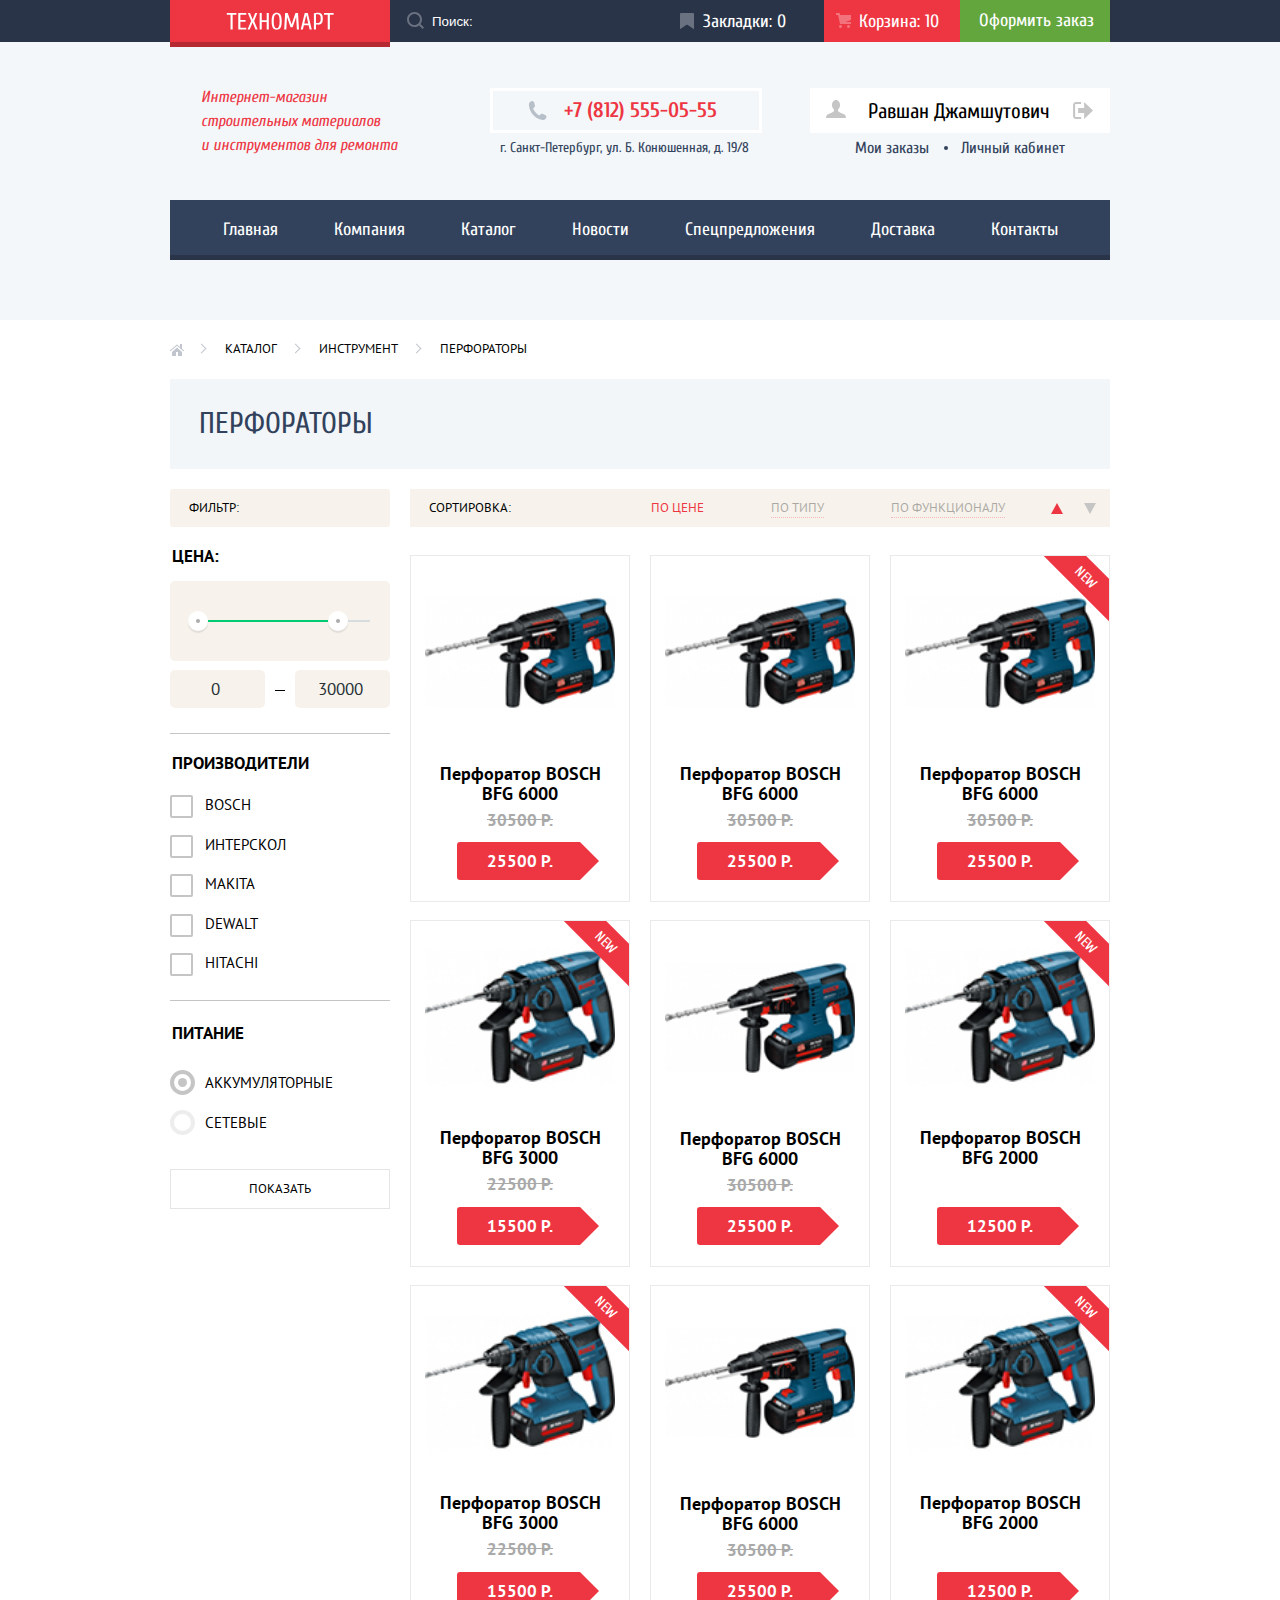
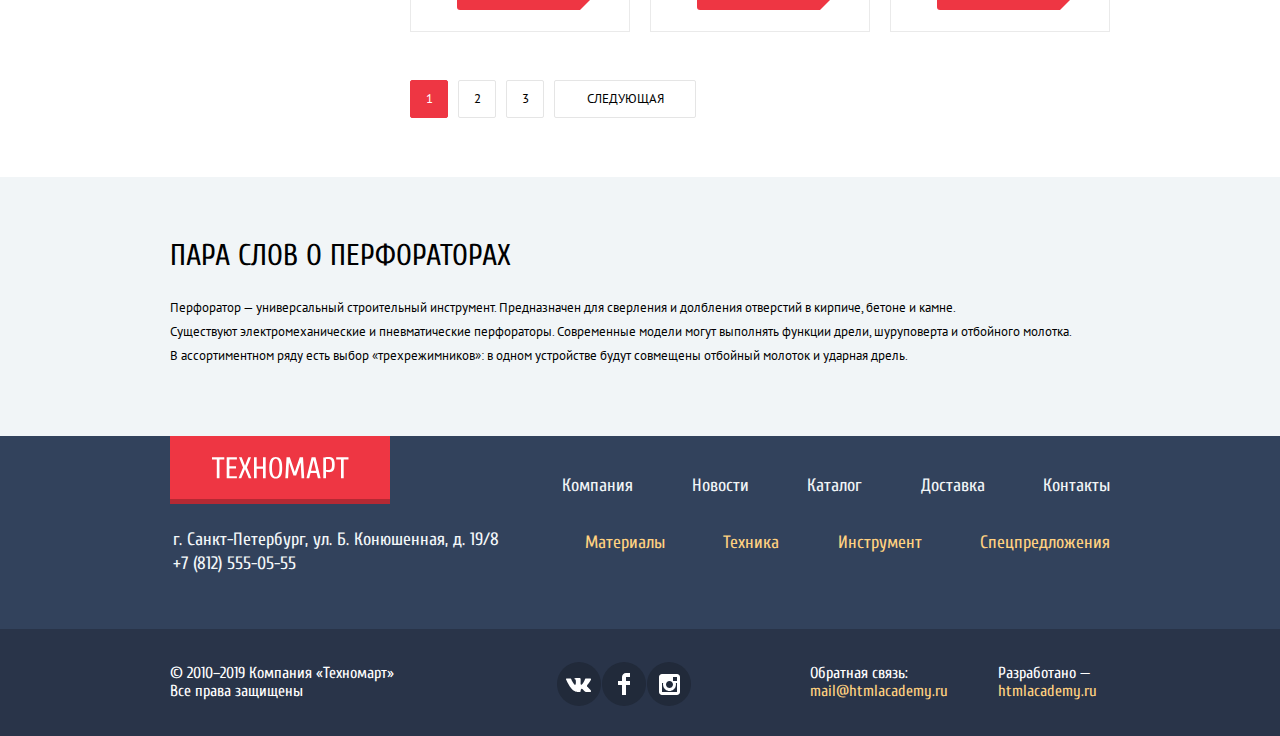
==== commit 4787b3b2: "Исправлены URL" ====
--- a/catalog.html
+++ b/catalog.html
@@ -55,7 +55,7 @@
     <div class="header-bottom">
       <nav class="container">
         <ul class="site-navigation">
-          <li><a href="/">Главная</a></li>
+          <li><a href="index.html">Главная</a></li>
           <li><a href="#">Компания</a></li>
           <li><a href="catalog.html">Каталог</a></li>
           <li><a href="#">Новости</a></li>
--- a/css/style.css
+++ b/css/style.css
@@ -2103,7 +2103,7 @@
 }
 
 .modal-order {
-  /* display: none; */
+  display: none;
   top: 120px;
   bottom: auto;
   box-sizing: border-box;
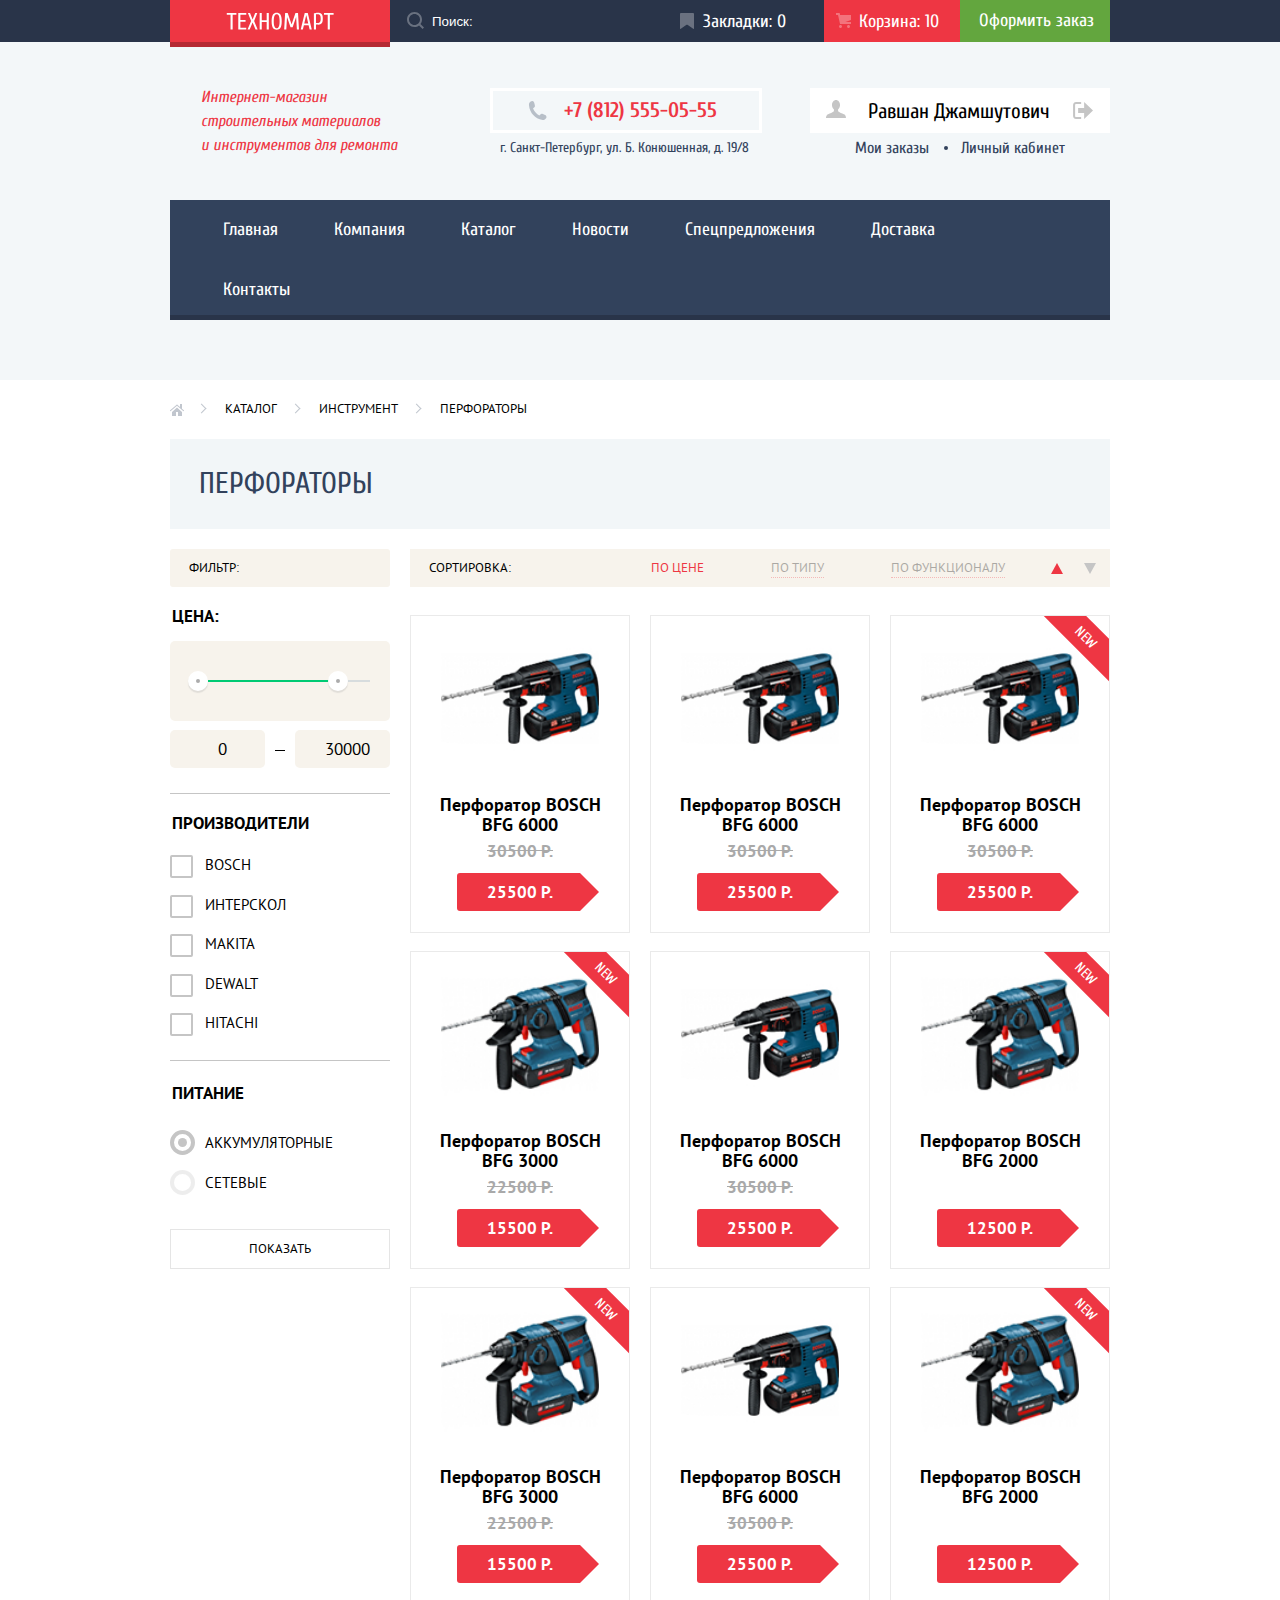
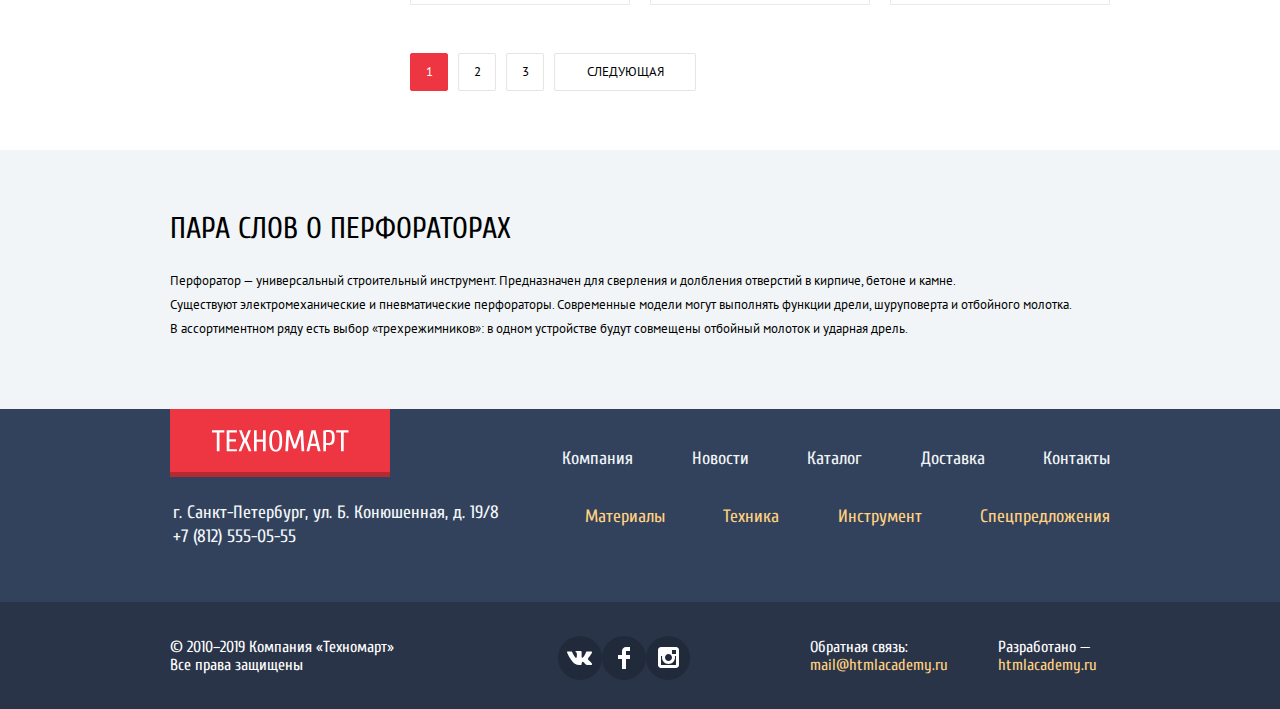
==== commit e31776f7: "Доступная разметка главной страницы" ====
--- a/catalog.html
+++ b/catalog.html
@@ -19,26 +19,26 @@
           </svg>
           <button class="visually-hidden" type="submit">Найти</button>
         </form>
-        <a class="header-bookmarks" href="#">Закладки: 0</a>
-        <a class="header-cart-link active-cart" href="#">Корзина: 10</a>
-        <a class="header-buy-link" href="#">Оформить заказ</a>
+        <a class="header-bookmarks" href="#" aria-label="Перейти на страницу с закладками">Закладки: 0</a>
+        <a class="header-cart-link active-cart" href="#" aria-label="Перейти в корзину">Корзина: 10</a>
+        <a class="header-buy-link" href="#" aria-label="Перейти на страницу оформления заказа">Оформить заказ</a>
       </div>
     </div>
     <div class="header-middle">
       <p class="header-text">Интернет-магазин<br>строительных материалов<br>и инструментов для ремонта</p>
       <div class="header-contacts">
-        <a class="header-phone" href="tel:+78125550555">+7 (812) 555-05-55</a>
+        <a class="header-phone" href="tel:+78125550555" aria-label="Позвонить нам по телефону +7 (812) 555-05-55">+7 (812) 555-05-55</a>
         <p class="header-address">г. Санкт-Петербург, ул. Б. Конюшенная, д. 19/8</p>
       </div>
       <div class="profile-section">
         <div class="profile-link-wrapper">
-          <a class="profile-link" href="#">
+          <a class="profile-link" href="#" aria-label="Перейти в личный кабинет">
             <svg width="20" height="18" viewBox="0 0 20 18" fill="none" xmlns="http://www.w3.org/2000/svg">
               <path d="M17.881 14.166C15.737 13.431 13.625 12.5 12.674 11.776C12.017 11.275 11.904 10.158 12.157 9.361C13.275 8.458 14.021 6.884 14.021 5.083C14.021 2.276 12.221 0 10 0C7.77902 0 5.97901 2.276 5.97901 5.083C5.97901 6.884 6.72501 8.457 7.84201 9.36C8.09501 10.158 7.98302 11.275 7.32502 11.776C6.37502 12.5 4.26201 13.43 2.11801 14.166C-0.0259852 14.902 1.48343e-05 18 1.48343e-05 18H20C20 18 20.025 14.901 17.881 14.166Z" fill="#C5C5C5"/>
             </svg>
             <span>Равшан Джамшутович</span>
           </a>
-          <a class="logout-link" href="#">
+          <a class="logout-link" href="#" aria-label="Выйти из текущей учетной записи">
             <svg width="20" height="17" viewBox="0 0 20 17" fill="none" xmlns="http://www.w3.org/2000/svg">
               <path d="M20 8.5L11.125 0V6H5.125V11H11.125V17L20 8.5Z" fill="#C5C5C5"/>
               <path d="M2.10591 13.952V3.048C2.12391 2.672 2.27691 1.991 3.11591 1.991H8.14291V0H3.11591C0.937914 0 0.111914 1.81 0.0869141 3.027V13.973C0.111914 15.189 0.937914 17 3.11591 17H8.14291V15.01H3.11591C2.27691 15.01 2.12391 14.327 2.10591 13.952Z" fill="#C5C5C5"/>
@@ -47,8 +47,8 @@
           </a>
         </div>
         <div class="profile-info">
-          <a class="orders-link" href="#">Мои заказы</a>
-          <a class="account-link" href="#">Личный кабинет</a>
+          <a class="orders-link" href="#" aria-label="Перейти на страницу со списком моих заказов">Мои заказы</a>
+          <a class="account-link" href="#" aria-label="Перейти в личный кабинет">Личный кабинет</a>
         </div>
       </div>
     </div>
@@ -71,7 +71,7 @@
   <div class="page-catalog container">
       <ul class="breadcrumbs">
         <li>
-          <a href="index.html"><span class="visually-hidden">Главная</span></a>
+          <a href="index.html" aria-label="Перейти на главную страницу"><span class="visually-hidden">Главная</span></a>
         </li>
         <li>
           <a href="catalog.html">Каталог</a>
@@ -157,8 +157,7 @@
               </ul>
             </fieldset>
 
-            <button type="submit" class="filter-button button">Показать</button>
-            <!-- Другие элементы формы -->
+            <button type="submit" class="button filter-button" aria-label="Показать товары по выбранным параметрам">Показать</button>
           </form>
 
 
@@ -167,15 +166,15 @@
           <section class="sorting">
             <h2>Сортировка:</h2>
             <div class="sorting-links-wrapper">
-              <a class="sorting-link current" href="#">По цене</a>
-              <a class="sorting-link" href="#">По типу</a>
-              <a class="sorting-link" href="#">По функционалу</a>
+              <a class="sorting-link current" href="#" aria-label="Сортировать товары по цене">По цене</a>
+              <a class="sorting-link" href="#" aria-label="Сортировать товары по типу">По типу</a>
+              <a class="sorting-link" href="#" aria-label="Сортировать товары по функционалу">По функционалу</a>
             </div>
             <div class="sorting-arrows">
-              <a class="sorting-up current" >
+              <a class="sorting-up current" href="#" aria-label="Сортировка по возрастанию">
                 <!-- <span class="visually-hidden">По возрастанию</span> -->
               </a>
-              <a class="sorting-down" href="#">
+              <a class="sorting-down" href="#" aria-label="Сортировка по убыванию">
                 <!-- <span class="visually-hidden">По убыванию</span> -->
               </a>
             </div>
@@ -192,8 +191,8 @@
                   <p class="price">25500 Р.</p>
                 </a>
                 <div class="catalog-buttons">
-                  <button class="button-buy" type="button">Купить</button>
-                  <button class="button-bookmarks" type="button">В закладки</button>
+                  <button class="button-buy" type="button" aria-label="Добавить в корзину Перфоратор BOSCH BFG 6000">Купить</button>
+                  <button class="button-bookmarks" type="button" aria-label="Добавить в закладки Перфоратор BOSCH BFG 6000">В закладки</button>
                 </div>
               </li>
 
@@ -205,8 +204,8 @@
                   <p class="price">25500 Р.</p>
                 </a>
                 <div class="catalog-buttons">
-                  <button class="button-buy" type="button">Купить</button>
-                  <button class="button-bookmarks" type="button">В закладки</button>
+                  <button class="button-buy" type="button" aria-label="Добавить в корзину Перфоратор BOSCH BFG 6000">Купить</button>
+                  <button class="button-bookmarks" type="button" aria-label="Добавить в закладки Перфоратор BOSCH BFG 6000">В закладки</button>
                 </div>
               </li>
 
@@ -218,8 +217,8 @@
                   <p class="price">25500 Р.</p>
                 </a>
                 <div class="catalog-buttons">
-                  <button class="button-buy" type="button">Купить</button>
-                  <button class="button-bookmarks" type="button">В закладки</button>
+                  <button class="button-buy" type="button" aria-label="Добавить в корзину Перфоратор BOSCH BFG 6000">Купить</button>
+                  <button class="button-bookmarks" type="button" aria-label="Добавить в закладки Перфоратор BOSCH BFG 6000">В закладки</button>
                 </div>
               </li>
 
@@ -231,8 +230,8 @@
                   <p class="price">15500 Р.</p>
                 </a>
                 <div class="catalog-buttons">
-                  <button class="button-buy" type="button">Купить</button>
-                  <button class="button-bookmarks" type="button">В закладки</button>
+                  <button class="button-buy" type="button" aria-label="Добавить в корзину Перфоратор BOSCH BFG 3000">Купить</button>
+                  <button class="button-bookmarks" type="button" aria-label="Добавить в закладки Перфоратор BOSCH BFG 3000">В закладки</button>
                 </div>
               </li>
 
@@ -244,8 +243,8 @@
                   <p class="price">25500 Р.</p>
                 </a>
                 <div class="catalog-buttons">
-                  <button class="button-buy" type="button">Купить</button>
-                  <button class="button-bookmarks" type="button">В закладки</button>
+                  <button class="button-buy" type="button" aria-label="Добавить в корзину Перфоратор BOSCH BFG 6000">Купить</button>
+                  <button class="button-bookmarks" type="button" aria-label="Добавить в закладки Перфоратор BOSCH BFG 6000">В закладки</button>
                 </div>
               </li>
 
@@ -257,8 +256,8 @@
                   <p class="price">12500 Р.</p>
                 </a>
                 <div class="catalog-buttons">
-                  <button class="button-buy" type="button">Купить</button>
-                  <button class="button-bookmarks" type="button">В закладки</button>
+                  <button class="button-buy" type="button" aria-label="Добавить в корзину Перфоратор BOSCH BFG 2000">Купить</button>
+                  <button class="button-bookmarks" type="button" aria-label="Добавить в закладки Перфоратор BOSCH BFG 2000">В закладки</button>
                 </div>
               </li>
 
@@ -270,8 +269,8 @@
                   <p class="price">15500 Р.</p>
                 </a>
                 <div class="catalog-buttons">
-                  <button class="button-buy" type="button">Купить</button>
-                  <button class="button-bookmarks" type="button">В закладки</button>
+                  <button class="button-buy" type="button" aria-label="Добавить в корзину Перфоратор BOSCH BFG 3000">Купить</button>
+                  <button class="button-bookmarks" type="button" aria-label="Добавить в закладки Перфоратор BOSCH BFG 3000">В закладки</button>
                 </div>
               </li>
 
@@ -283,8 +282,8 @@
                   <p class="price">25500 Р.</p>
                 </a>
                 <div class="catalog-buttons">
-                  <button class="button-buy" type="button">Купить</button>
-                  <button class="button-bookmarks" type="button">В закладки</button>
+                  <button class="button-buy" type="button" aria-label="Добавить в корзину Перфоратор BOSCH BFG 6000">Купить</button>
+                  <button class="button-bookmarks" type="button" aria-label="Добавить в закладки Перфоратор BOSCH BFG 6000">В закладки</button>
                 </div>
               </li>
 
@@ -296,24 +295,24 @@
                   <p class="price">12500 Р.</p>
                 </a>
                 <div class="catalog-buttons">
-                  <button class="button-buy" type="button">Купить</button>
-                  <button class="button-bookmarks" type="button">В закладки</button>
+                  <button class="button-buy" type="button" aria-label="Добавить в корзину Перфоратор BOSCH BFG 2000">Купить</button>
+                  <button class="button-bookmarks" type="button" aria-label="Добавить в закладки Перфоратор BOSCH BFG 2000">В закладки</button>
                 </div>
               </li>
             </ul>
 
             <ul class="pagination">
               <li class="page-item current">
-                <a class="page-link current">1</a>
+                <a class="page-link current" aria-label="Перейти на 1 страницу списка товаров">1</a>
               </li>
               <li class="page-item">
-                <a class="page-link" href="#">2</a>
+                <a class="page-link" href="#" aria-label="Перейти на 2 страницу списка товаров">2</a>
               </li>
               <li class="page-item">
-                <a class="page-link" href="#">3</a>
+                <a class="page-link" href="#" aria-label="Перейти на 3 страницу списка товаров">3</a>
               </li>
               <li class="page-item">
-                <a class="page-link" href="#">СЛЕДУЮЩАЯ</a>
+                <a class="page-link" href="#" aria-label="Перейти на следующую страницу списка товаров">СЛЕДУЮЩАЯ</a>
               </li>
             </ul>
           </section>
@@ -364,8 +363,8 @@
       <ul>
         <li>
           <a class="social-button" href="http://vk.com/#">
-            <span class="visually-hidden">VK</span>
-            <svg width="26" height="15" viewBox="0 0 26 15" fill="none" xmlns="http://www.w3.org/2000/svg">
+            <span class="visually-hidden">Vkontakte</span>
+            <svg aria-hidden="true" focusable="false" width="26" height="15" viewBox="0 0 26 15" fill="none" xmlns="http://www.w3.org/2000/svg">
               <path d="M15.5403 11.7281C16.4609 11.4384 17.6396 13.6406 18.8943 14.4834C19.8361 15.1219 20.5573 14.9841 20.5573 14.9841L23.9017 14.9372C23.9017 14.9372 25.6495 14.8322 24.8233 13.4803C24.7549 13.3678 24.3389 12.4781 22.334 10.6472C20.2376 8.73186 20.5217 9.04218 23.0456 5.73093C24.5835 3.71249 25.1988 2.47968 25.0062 1.95468C24.8213 1.44936 23.6918 1.58061 23.6918 1.58061L19.9237 1.60593C19.5568 1.60686 19.2458 1.71749 19.1042 2.08874C19.1013 2.09249 18.5062 3.65061 17.7127 4.9753C16.0362 7.77749 15.367 7.92655 15.0896 7.75124C14.4531 7.3453 14.6139 6.1228 14.6139 5.25374C14.6139 2.5378 15.0299 1.4053 13.7993 1.1128C13.3881 1.0153 13.0876 0.951552 12.039 0.942177C10.6985 0.922489 9.5603 0.942177 8.91511 1.25061C8.4866 1.45968 8.15822 1.91811 8.35756 1.94436C8.60793 1.97718 9.16934 2.09436 9.46978 2.49374C9.85593 3.01124 9.84437 4.17093 9.84437 4.17093C9.84437 4.17093 10.0649 7.36874 9.32437 7.7653C8.81593 8.03718 8.12067 7.48218 6.62519 4.9378C5.86156 3.63655 5.28474 2.19843 5.28474 2.19843C5.28474 2.19843 5.17304 1.93124 4.97082 1.78499C4.73008 1.61155 4.39304 1.55624 4.39304 1.55624L0.816594 1.57874C0.816594 1.57874 0.279261 1.59374 0.0818532 1.82436C-0.0934061 2.02874 0.0674088 2.45061 0.0674088 2.45061C0.0674088 2.45061 2.86867 8.90155 6.04067 12.1509C8.94882 15.1341 12.2537 14.9362 12.2537 14.9362H13.7511C13.7511 14.9362 14.2027 14.8856 14.4339 14.6437C14.6496 14.4187 14.6399 13.9959 14.6399 13.9959C14.6399 13.9959 14.6101 12.0187 15.5403 11.7281Z" fill="white"/>
               </svg>
           </a>
@@ -373,7 +372,7 @@
         <li>
           <a class="social-button" href="https://facebook.com/#">
             <span class="visually-hidden">Facebook</span>
-            <svg width="12" height="22" viewBox="0 0 12 22" fill="none" xmlns="http://www.w3.org/2000/svg">
+            <svg aria-hidden="true" focusable="false" width="12" height="22" viewBox="0 0 12 22" fill="none" xmlns="http://www.w3.org/2000/svg">
               <path d="M12 4V0H8C5.79086 0 4 1.79086 4 4V8H0V12H4V22H8V12H12V8H8V4H12Z" fill="white"/>
               </svg>
           </a>
@@ -381,7 +380,7 @@
         <li>
           <a class="social-button" href="https://instagram.com/#">
             <span class="visually-hidden">Instagram</span>
-            <svg width="21" height="21" viewBox="0 0 21 21" fill="none" xmlns="http://www.w3.org/2000/svg">
+            <svg aria-hidden="true" focusable="false" width="21" height="21" viewBox="0 0 21 21" fill="none" xmlns="http://www.w3.org/2000/svg">
               <path fill-rule="evenodd" clip-rule="evenodd" d="M3 0H18C19.65 0 21 1.35 21 3V18C21 19.65 19.65 21 18 21H3C1.35 21 0 19.65 0 18V3C0 1.35 1.35 0 3 0ZM14 10.5C14 8.57 12.43 7 10.5 7C8.57 7 7 8.57 7 10.5C7 12.43 8.57 14 10.5 14C12.43 14 14 12.43 14 10.5ZM3 18V9H4.181C4.0626 9.49127 4.00186 9.99467 4 10.5C4 14.0899 6.91015 17 10.5 17C14.0899 17 17 14.0899 17 10.5C16.9986 9.99464 16.9379 9.49118 16.819 9H18V18H3ZM14 7H18V3H14V7Z" fill="white"/>
               </svg>
           </a>
@@ -401,8 +400,8 @@
 <section class="modal modal-order">
   <h3>Товар добавлен в корзину!</h3>
   <div class="modal-order-wrapper">
-    <a class="button button-order" href="#">Оформить заказ</a>
-    <button class="button button-continue" type="button">Продолжить покупки</button>
+    <a class="button button-order" href="#" aria-label="Перейти на страницу оформления заказа">Оформить заказ</a>
+    <button class="button button-continue" type="button" aria-label="Закрыть модальное окно и продолжить покупки">Продолжить покупки</button>
   </div>
   <button class="modal-close" type="button" aria-label="Закрыть"></button>
 </section>
--- a/css/style.css
+++ b/css/style.css
@@ -26,12 +26,14 @@
   --special-blue-light: #3BBCE3;
   --special-magenta: #DC91D8;
   --special-green: #8ED78F;
+  --special-green-dark: #00ca74;
   --special-gray-light: #EAEAEA;
   --special-gray: #C5C5C5;
   --special-gray-extra: #E5E5E5;
   --special-gray-hover: #3D546F;
   --special-gray-border: #C1C6CE;
   --special-gray-dark: #B5B5B5;
+  --special-gray-scale: #d7dcde;
   --special-blue: #212A3A;
   --special-blue-shadow: #405069;
   --special-brown: #F7F3EC;
@@ -235,6 +237,11 @@
   opacity: 1;
 }
 
+.header-bookmarks:focus::before,
+.header-cart-link:focus::before {
+  opacity: 1;
+}
+
 .header-bookmarks:active,
 .header-cart-link:active {
   background-color: var(--basic-blue-active) ;
@@ -258,7 +265,8 @@
   background-color: var(--basic-green);
 }
 
-.header-buy-link:hover {
+.header-buy-link:hover,
+.header-buy-link:focus {
   background-color: var(--basic-green-light);
 }
 
@@ -298,7 +306,7 @@
   line-height: 30px;
   color: var(--basic-red);
   text-decoration: none;
-  border: 3px solid #ffffff;
+  border: 3px solid var(--white);
   box-sizing: border-box;
   padding: 4px 42px 5px 71px;
   position: relative;
@@ -355,11 +363,14 @@
 }
 
 .login-link:hover,
-.signup-link:hover {
+.signup-link:hover,
+.login-link:focus,
+.signup-link:focus {
   color: var(--basic-red);
 }
 
-.login-link:hover path {
+.login-link:hover path,
+.login-link:focus path {
   fill: var(--special-gray-hover);
 }
 
@@ -396,7 +407,8 @@
   padding-right: 17px;
 }
 
-.profile-link:hover path {
+.profile-link:hover path,
+.profile-link:focus path {
   fill: var(--special-gray-hover);
 }
 
@@ -405,7 +417,8 @@
   padding-top: 7px;
 }
 
-.logout-link:hover path {
+.logout-link:hover path,
+.logout-link:focus path {
   fill: var(--special-gray-hover);
 }
 
@@ -434,7 +447,9 @@
 }
 
 .orders-link:hover,
-.account-link:hover {
+.account-link:hover,
+.orders-link:focus,
+.account-link:focus {
   color: var(--basic-red);
 }
 
@@ -472,7 +487,8 @@
   padding: 0;
   /* height: 60px; */
   display: flex;
-  justify-content: space-between;
+  flex-wrap: wrap;
+  justify-content: flex-start;
   align-items: center;
 }
 
@@ -494,7 +510,8 @@
   padding-right: 28px;
 }
 
-.site-navigation a:hover {
+.site-navigation a:hover,
+.site-navigation a:focus {
   background-color: var(--basic-blue-dark);
 }
 
@@ -658,7 +675,8 @@
   padding: 10px 22px;
 }
 
-.offers-link:hover {
+.offers-link:hover,
+.offers-link:focus {
   background-color: var(--special-gray-opacity);
 }
 
@@ -729,7 +747,7 @@
 .slider-buttons {
   display: flex;
   justify-content: space-between;
-  padding: 18px 24px;
+  padding: 18px 20px 18px 24px;
 }
 
 .slider-button-back {
@@ -791,7 +809,8 @@
   padding: 11px 24px 9px 24px;
 }
 
-.button:hover {
+.button:hover,
+.button:focus {
   background-color: var(--basic-red-extra);
 }
 
@@ -896,6 +915,9 @@
 
 .products-item img {
   margin: 13px auto;
+  width: 190px;
+  height: 140px;
+  object-fit: contain;
 }
 
 .products-title {
@@ -951,6 +973,11 @@
 }
 
 .products-item:hover {
+  box-shadow: 0px 0px 20px var(--special-gray-light);
+}
+
+.products-item:focus,
+.products-item:focus-within {
   box-shadow: 0px 0px 20px var(--special-gray-light);
 }
 
@@ -991,6 +1018,10 @@
   background-color: var(--basic-green-extra);
 }
 
+.button-buy:focus {
+  background-color: var(--basic-green-light);
+}
+
 .button-buy::before {
   position: absolute;
   content: "";
@@ -1012,7 +1043,8 @@
   cursor: pointer;
 }
 
-.button-bookmarks:hover {
+.button-bookmarks:hover,
+.button-bookmarks:focus {
   border: 3px solid var(--basic-blue);
 }
 
@@ -1025,7 +1057,8 @@
   display: none;
 }
 
-.products-item:hover .catalog-buttons {
+.products-item:hover .catalog-buttons,
+.products-item:focus-within .catalog-buttons {
   position: absolute;
   display: flex;
   flex-direction: column;
@@ -1033,7 +1066,8 @@
   left: 41px;
 }
 
-.products-item:hover img {
+.products-item:hover img,
+.products-item:focus-within img {
   visibility: hidden;
 }
 
@@ -1042,16 +1076,16 @@
   list-style: none;
   margin: 20px 0 50px 0;
   padding: 0;
-  display: flex;
+  display: grid;
+  grid-template-columns: auto auto auto auto;
   justify-content: space-between;
-  flex-wrap: wrap;
 }
 
 .brands-item {
   box-sizing: border-box;
   width: 220px;
   min-height: 145px;
-  border: 1px solid #EAEAEA;
+  border: 1px solid var(--special-gray-light);
   margin-bottom: 20px;
   display: flex;
   justify-content: center;
@@ -1072,6 +1106,10 @@
 
 .brands-item:active {
   opacity: 0.5;
+}
+
+.brands-item a:focus {
+  box-shadow: 0px 0px 20px var(--special-gray-light);
 }
 
 .gray {
@@ -1132,6 +1170,8 @@
 
 .services-tabs {
   display: flex;
+  flex-direction: column;
+  justify-content: flex-start;
   flex-wrap: wrap;
   margin-bottom: 100px;
   margin-top: 70px;
@@ -1173,7 +1213,8 @@
   border-bottom: 1px solid var(--basic-blue-dark);
 }
 
-.services-button:hover:not(.services-button-current) {
+.services-button:hover:not(.services-button-current),
+.services-button:focus:not(.services-button-current) {
   background-color: var(--basic-blue-dark);
 }
 
@@ -1192,7 +1233,7 @@
   position: relative;
 }
 
-.services-item::after {
+.services-item:nth-child(1)::after {
   content: "";
   width: 468px;
   height: 261px;
@@ -1204,8 +1245,38 @@
   right: 0px;
 }
 
+.services-item:nth-child(2)::after {
+  content: "";
+  width: 389px;
+  height: 283px;
+  background-image: url("../img/guarantee.png");
+  background-repeat: no-repeat;
+  background-position: right;
+  position: absolute;
+  top: -2px;
+  right: -8px;
+}
+
+.services-item:nth-child(3)::after {
+  content: "";
+  width: 465px;
+  height: 285px;
+  background-image: url("../img/credit.png");
+  background-repeat: no-repeat;
+  background-position: right;
+  position: absolute;
+  top: -1px;
+  right: -10px;
+}
+
 .services-item p {
   margin-top: 30px;
+}
+
+.credit-button {
+  display: inline-block;
+  min-width: 195px;
+  margin-top: 25px;
 }
 
 .about {
@@ -1478,11 +1549,12 @@
   padding: 0;
   list-style: none;
   display: flex;
-  margin-bottom: 59px;
+  flex-wrap: wrap;
+  margin-bottom: 49px;
 }
 
 .page-item {
-  background: #FFFFFF;
+  background: var(--white);
   box-sizing: border-box;
   border: 1px solid var(--special-gray-extra);
   border-radius: 2px;
@@ -1493,6 +1565,7 @@
   justify-content: center;
   align-items: center;
   margin-right: 10px;
+  margin-bottom: 10px;
 }
 .page-item:last-child {
   padding-left: 32px;
@@ -1603,6 +1676,7 @@
   width: 548px;
   justify-content: space-between;
   align-items: flex-end;
+  flex-wrap: wrap;
   margin-bottom: 6px;
 }
 
@@ -1622,6 +1696,7 @@
   width: 525px;
   justify-content: space-between;
   align-items: center;
+  flex-wrap: wrap;
   margin-top: 7px;
 }
 
@@ -1635,7 +1710,9 @@
 }
 
 .footer-top-item a:hover,
-.footer-middle a:hover {
+.footer-middle a:hover,
+.footer-top-item a:focus,
+.footer-middle a:focus {
   text-decoration: underline;
 }
 
@@ -1655,7 +1732,8 @@
   color: var(--basic-yellow);
 }
 
-.footer-bottom a:hover {
+.footer-bottom a:hover,
+.footer-bottom a:focus {
   text-decoration: underline;
 }
 
@@ -1668,10 +1746,10 @@
   display: flex;
   flex-wrap: wrap;
   justify-content: space-between;
-  width: 134px;
+  /* width: 134px; */
   list-style: none;
   padding: 0;
-  margin: 4px auto 0 163px;
+  margin: 4px auto 0 164px;
 }
 
 .social-button {
@@ -1753,13 +1831,13 @@
 
 .range-controls .scale {
   height: 2px;
-  background: #d7dcde;
+  background: var(--special-gray-scale);
 }
 
 .range-controls .bar {
   width: 80%;
   height: 2px;
-  background: #00ca74;
+  background: var(--special-green-dark);
 }
 
 .range-controls .toggle {
@@ -1769,7 +1847,7 @@
   width: 4px;
   height: 4px;
   padding: 0;
-  border: 8px solid #ffffff;
+  border: 8px solid var(--white);
   background-color: var(--toggle-gray);
   border-radius: 50%;
   box-shadow: 0 2px 1px 0 var(--toggle-gray-shadow);
@@ -1801,15 +1879,20 @@
   width: 65px;
   padding: 10px;
   text-align: center;
-  color: #283136;
+  color: var(--black);
   border: none;
   border-radius: 5px;
   background: var(--special-brown);
   padding-left: 20px;
-
   font-family: inherit;
   font-size: inherit;
   line-height: inherit;
+  -moz-appearance:textfield;
+}
+
+.price-controls input::-webkit-outer-spin-button,
+.price-controls input::-webkit-inner-spin-button {
+    -webkit-appearance: none;
 }
 
 .price-controls::after{
@@ -1873,9 +1956,14 @@
   background-position: 0 0;
 }
 
-.filter-input-checkbox:hover + label::before {
+.filter-input-checkbox:hover + label::before,
+.filter-input-checkbox:focus + label::before {
   border: 2px solid var(--special-gray-dark);
   color: var(--special-gray-dark);
+}
+
+.filter-input-checkbox:checked:hover + label::after {
+  background-image: url("../img/icon-checked-hover.svg");
 }
 
 .filter-input-radio + label::before {
@@ -1895,7 +1983,8 @@
   opacity: 1;
 }
 
-.filter-input-radio:hover + label::before {
+.filter-input-radio:hover + label::before,
+.filter-input-radio:focus + label::before {
   border: 4px solid var(--special-gray-dark);
   opacity: 1;
 }
@@ -1911,7 +2000,8 @@
   border-radius: 50%;
 }
 
-.filter-input-radio:hover + label::after {
+.filter-input-radio:hover + label::after,
+.filter-input-radio:focus + label::after {
   background-color: var(--special-gray-dark);
 }
 
@@ -1956,7 +2046,8 @@
   cursor: pointer;
 }
 
-.filter-button:hover {
+.filter-button:hover,
+.filter-button:focus {
   background-color: var(--special-gray-opacity);
 }
 
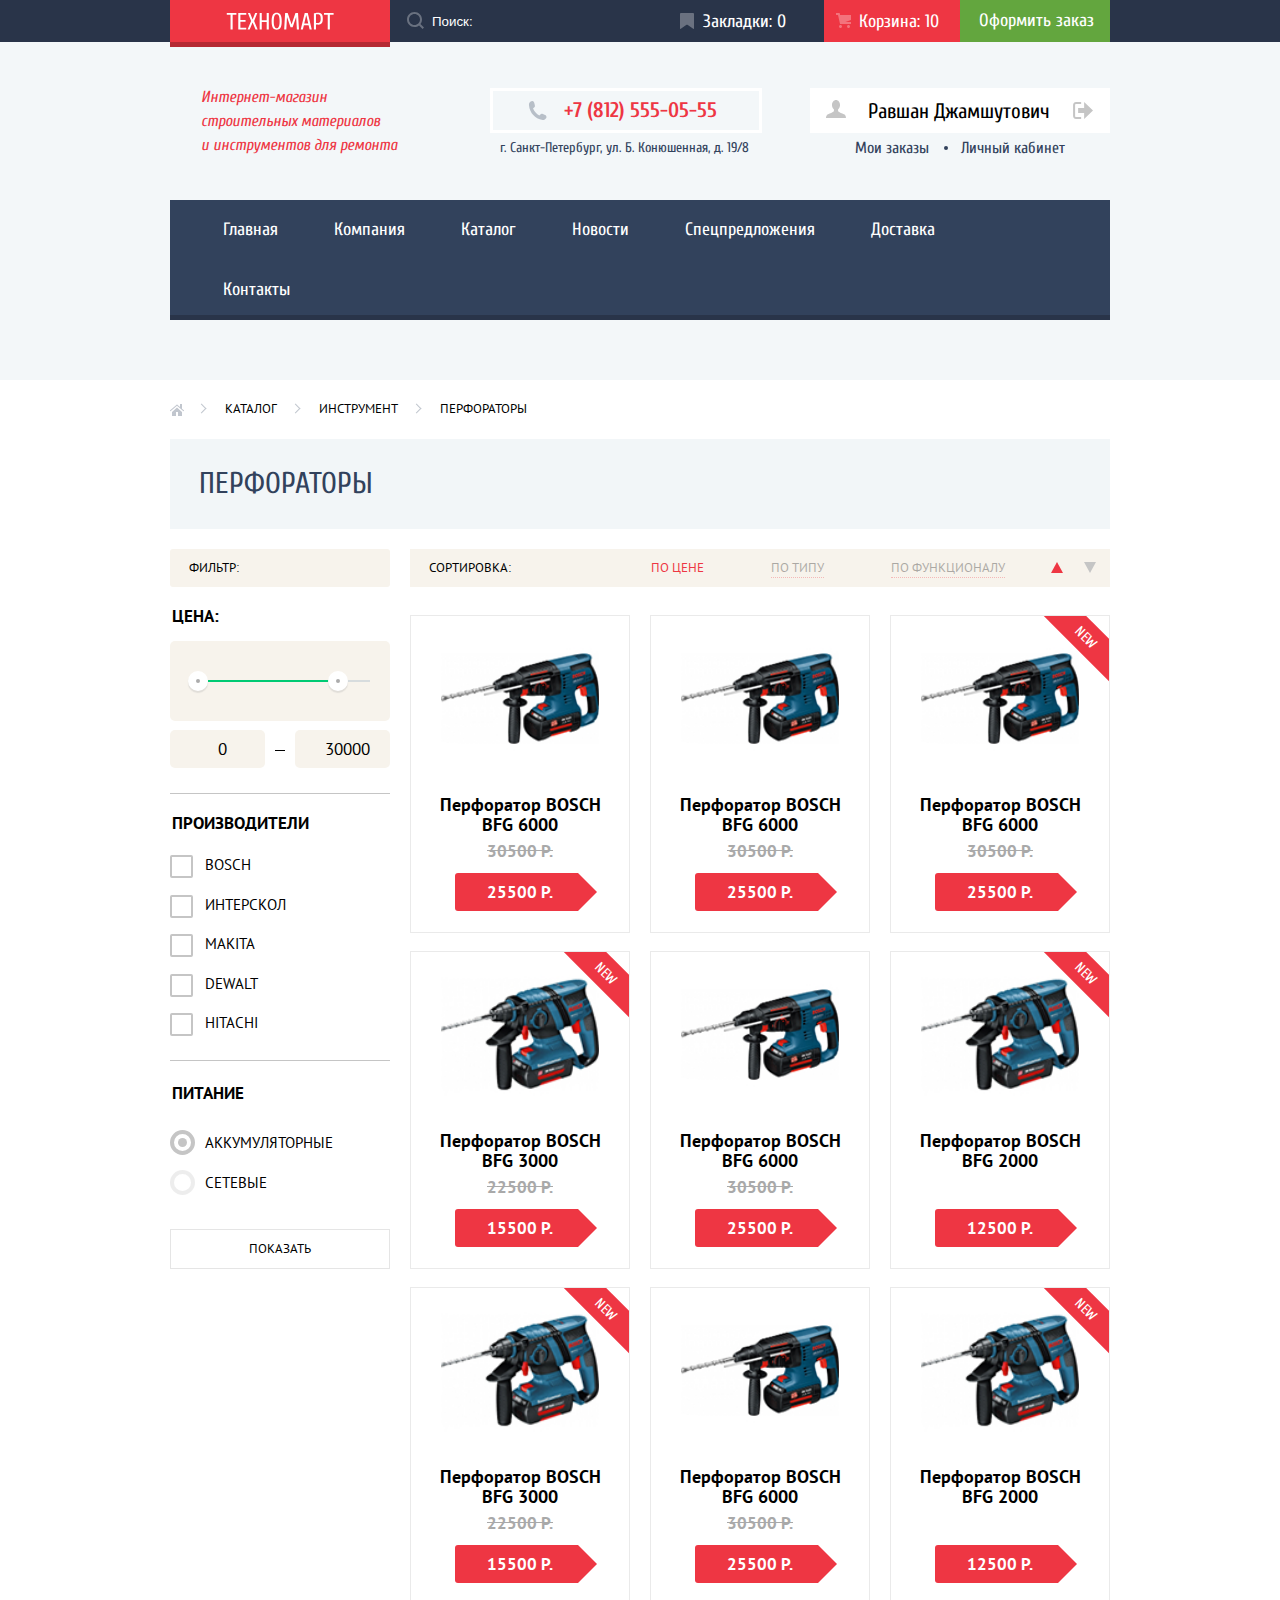
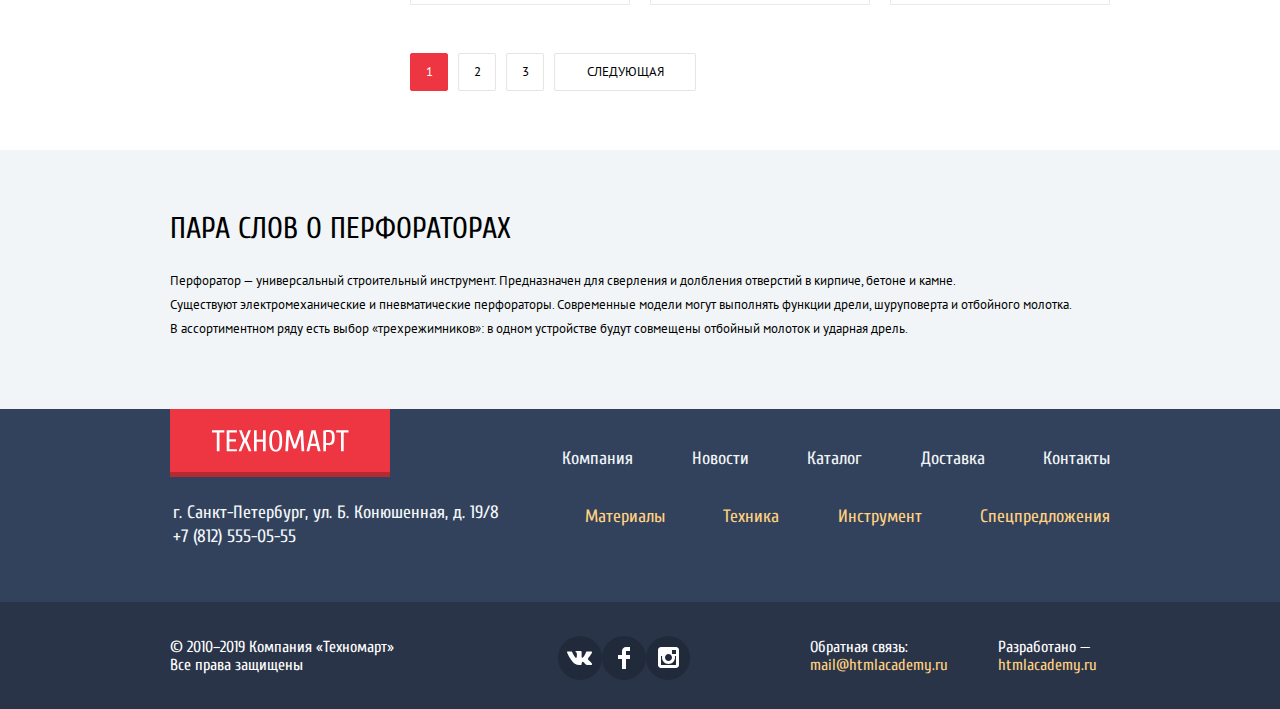
==== commit ac026f83: "Правки по критериям" ====
--- a/catalog.html
+++ b/catalog.html
@@ -5,15 +5,17 @@
   <title>HTML Academy: Техномарт - Каталог - Перфораторы</title>
   <link href="https://fonts.googleapis.com/css2?family=Cuprum:ital,wght@0,400;0,700;1,400;1,700&family=PT+Sans:ital,wght@0,400;0,700;1,400;1,700&display=swap" rel="stylesheet">
   <link rel="stylesheet" href="css/normalize.css">
-  <link rel="stylesheet" href="css/style.css">
+  <link rel="stylesheet" href="css/style.min.css">
 </head>
 <body class="page-body">
   <header class="main-header">
     <div class="header-top">
       <div class="header-top-wrapper">
         <a class="header-top-logo" href="index.html"><img src="img/logo.svg" width="108" height="18" alt="Логотип интернет-магазина Техномарт"></a>
-        <form class="site-search">
-          <input type="text" placeholder="Поиск:">
+        <form class="site-search" action="https://echo.htmlacademy.ru" method="GET">
+          <label aria-label="Поиск по сайту">
+            <input type="text" placeholder="Поиск:">
+          </label>
           <svg width="17" height="17" viewBox="0 0 17 17" xmlns="http://www.w3.org/2000/svg">
             <path fill-rule="evenodd" clip-rule="evenodd" d="M13.458 12.044L17 15.586L15.586 17L12.044 13.458C10.782 14.421 9.21 15 7.5 15C3.35786 15 0 11.6421 0 7.5C0 3.35786 3.35786 0 7.5 0C11.6421 0 15 3.35786 15 7.5C15.0001 9.14309 14.4581 10.7403 13.458 12.044ZM7.5 2C4.467 2 2 4.467 2 7.5C2.00331 10.5362 4.4638 12.9967 7.5 13C10.532 13 13 10.532 13 7.5C13 4.467 10.532 2 7.5 2Z"/>
           </svg>
@@ -171,12 +173,8 @@
               <a class="sorting-link" href="#" aria-label="Сортировать товары по функционалу">По функционалу</a>
             </div>
             <div class="sorting-arrows">
-              <a class="sorting-up current" href="#" aria-label="Сортировка по возрастанию">
-                <!-- <span class="visually-hidden">По возрастанию</span> -->
-              </a>
-              <a class="sorting-down" href="#" aria-label="Сортировка по убыванию">
-                <!-- <span class="visually-hidden">По убыванию</span> -->
-              </a>
+              <a class="sorting-up current" href="#" aria-label="Сортировка по возрастанию"></a>
+              <a class="sorting-down" href="#" aria-label="Сортировка по убыванию"></a>
             </div>
           </section>
 
@@ -347,7 +345,7 @@
     <div class="footer-middle">
       <div class="footer-address">
         <p>г. Санкт-Петербург, ул. Б. Конюшенная, д. 19/8</p>
-        <p>+7 (812) 555-05-55</p>
+        <a href="tel:+78125550555" aria-label="Позвонить нам по телефону +7 (812) 555-05-55">+7 (812) 555-05-55</a>
       </div>
       <ul>
         <li><a href="#">Материалы</a></li>
@@ -406,6 +404,6 @@
   <button class="modal-close" type="button" aria-label="Закрыть"></button>
 </section>
 
-
+<script src="js/order.min.js"></script>
 </body>
 </html>
--- a/css/style.min.css
+++ b/css/style.min.css
@@ -0,0 +1 @@
+@-webkit-keyframes bounce{0%{transform:translateY(-2000px)}70%{transform:translateY(30px)}90%{transform:translateY(-10px)}to{transform:translateY(0)}}@keyframes bounce{0%{transform:translateY(-2000px)}70%{transform:translateY(30px)}90%{transform:translateY(-10px)}to{transform:translateY(0)}}@-webkit-keyframes shake{0%,to{transform:translateX(0)}10%,30%,50%,70%,90%{transform:translateX(-10px)}20%,40%,60%,80%{transform:translateX(10px)}}@keyframes shake{0%,to{transform:translateX(0)}10%,30%,50%,70%,90%{transform:translateX(-10px)}20%,40%,60%,80%{transform:translateX(10px)}}:root{--white: #FFFFFF;--black: #000000;--basic-red: #EE3643;--basic-red-dark: #BA2732;--basic-red-extra: #CA2C37;--basic-green: #63A63E;--basic-green-dark: #367315;--basic-green-light: #5FBB2D;--basic-green-extra: #518534;--basic-blue: #32425C;--basic-blue-dark: #293449;--basic-blue-darker: #1D2739;--basic-blue-active: #161D29;--basic-gray: #F3F7F9;--basic-gray-light: #F1F5F7;--basic-gray-dark: #A9A9A9;--gray: #F2F6F8;--basic-brown-light: #F9F5F0;--basic-yellow: #FFD180;--special-yellow: #FFBF47;--special-yellow-light: #FFC047;--special-blue-light: #3BBCE3;--special-magenta: #DC91D8;--special-green: #8ED78F;--special-green-dark: #00ca74;--special-gray-light: #EAEAEA;--special-gray: #C5C5C5;--special-gray-extra: #E5E5E5;--special-gray-hover: #3D546F;--special-gray-border: #C1C6CE;--special-gray-dark: #B5B5B5;--special-gray-scale: #d7dcde;--special-blue: #212A3A;--special-blue-shadow: #405069;--special-brown: #F7F3EC;--special-brown-light: #F4F4F4;--gray-opacity: rgba(0, 0, 0, 0.25);--light-gray-opacity: rgba(0, 0, 0, 0.01);--dark-gray-opacity: rgba(169, 169, 169, 0.3);--special-gray-opacity: rgba(197, 197, 197, 0.3);--white-opacity-30: rgba(255, 255, 255, 0.3);--white-opacity-50: rgba(255, 255, 255, 0.5);--toggle-gray: #ABABAB;--toggle-gray-shadow: rgba(171, 171, 171, 0.3)}body{margin:0;padding:0;font-family:"PT Sans",Arial,sans-serif;font-size:13px;line-height:24px;font-weight:400;color:var(--black)}img{max-width:100%;height:auto}.page{height:100%}.page-body{min-height:100%;display:grid;grid-template-rows:-webkit-min-content 1fr -webkit-min-content;grid-template-rows:min-content 1fr min-content;align-content:start}.main-header{background:var(--basic-gray);font-family:"Cuprum",Arial,sans-serif;font-weight:400}.header-top,.site-search input{background-color:var(--basic-blue-dark)}.header-top-wrapper{font-size:18px;line-height:24px;width:940px;margin:0 auto;padding:0 10px;display:flex;justify-content:space-between}.header-top-logo{min-width:220px;min-height:42px;background-color:var(--basic-red);position:relative}.header-top-logo::after{content:"";position:absolute;bottom:-5px;left:0;width:100%;height:5px;background-color:var(--basic-red);box-shadow:inset 0 -5px 0 rgba(0,0,0,.24)}.header-top-logo:active{background-color:var(--basic-red-dark)}.header-top-logo img{display:block;margin:12px auto}.header-top a{color:var(--white);text-decoration:none}.header-top a:active{color:var(--white-opacity-50)}.site-search{position:relative;box-sizing:border-box;width:270px;margin:0;padding:0;flex-grow:1}.site-search svg{position:absolute;top:12px;left:17px}.site-search input{width:100%;box-sizing:border-box;min-height:42px;padding-left:42px;border:0}.site-search input::-webkit-input-placeholder{color:var(--white);opacity:1}.site-search input::-moz-placeholder{color:var(--white);opacity:1}.site-search input::placeholder{color:var(--white);opacity:1}.site-search input:focus{background-color:var(--white);outline:0}.site-search path{opacity:.3;fill:var(--white)}.site-search input:focus+svg>path{opacity:1;fill:var(--basic-red)}.header-bookmarks:hover::before,.header-cart-link:hover::before,.site-search input:hover+svg>path{opacity:1}.site-search button{visibility:hidden}.header-bookmarks,.header-cart-link{display:block;box-sizing:border-box;padding-top:10px;position:relative}.header-bookmarks{width:150px;padding-left:43px;margin-right:14px}.header-bookmarks::before,.header-cart-link::before{content:"";position:absolute;width:14px;height:15.58px;left:20px;top:13px;background-image:url(../img/icon-bookmark.svg);background-repeat:no-repeat;background-position:0 0;opacity:.3}.header-cart-link{width:136px;padding-left:35px}.header-cart-link::before{width:15px;height:15px;left:12px;background-image:url(../img/icon-cart.svg)}.header-bookmarks:focus::before,.header-cart-link:focus::before{opacity:1}.header-bookmarks:active,.header-cart-link:active{background-color:var(--basic-blue-active)}.header-bookmarks:active::before,.header-cart-link:active::before{opacity:.3}.active-cart{background-color:var(--basic-red)}.header-buy-link{width:150px;display:block;box-sizing:border-box;padding-top:9px;padding-left:19px;background-color:var(--basic-green)}.header-buy-link:focus,.header-buy-link:hover{background-color:var(--basic-green-light)}.header-middle{width:940px;min-height:158px;margin:0 auto;padding:0 10px;display:flex;justify-content:space-between;align-items:center}.header-text{width:300px;box-sizing:border-box;font-size:16px;font-style:italic;line-height:24px;color:var(--basic-red);padding-left:31px}.header-contacts{text-align:center;width:300px;display:flex;flex-direction:column;align-items:flex-start;padding-top:5px}.header-phone{font-weight:700;font-size:21px;line-height:30px;color:var(--basic-red);text-decoration:none;border:3px solid var(--white);box-sizing:border-box;padding:4px 42px 5px 71px;position:relative;display:block;margin-bottom:3px}.header-phone::before{content:"";position:absolute;width:19px;height:19px;top:10px;left:35px;background-image:url(../img/icon-phone.svg);background-repeat:no-repeat}.header-address{font-size:14px;line-height:24px;color:var(--basic-blue);margin:0;padding-left:10px}.profile-section{align-self:flex-start;margin-top:46px;display:flex;flex-wrap:wrap;justify-content:flex-end;align-items:center;width:300px}.login-link,.signup-link{font-size:21px;line-height:21px;color:var(--black);text-decoration:none;text-align:center;background-color:var(--white);margin-left:10px;padding:12px 24px}.login-link{padding-left:20px;padding-right:27px;position:relative}.login-link:focus,.login-link:hover,.signup-link:focus,.signup-link:hover{color:var(--basic-red)}.login-link:focus path,.login-link:hover path{fill:var(--special-gray-hover)}.login-link:active,.signup-link:active{color:var(--special-gray)}.login-link:active path{fill:var(--special-gray)}.profile-link-wrapper{width:100%;background-color:var(--white);min-height:45px;display:flex;justify-content:space-between;align-items:center}.profile-link{font-size:21px;line-height:21px;color:var(--black);text-decoration:none;text-align:center}.profile-link svg{padding-left:16px;padding-right:17px}.logout-link:focus path,.logout-link:hover path,.profile-link:focus path,.profile-link:hover path{fill:var(--special-gray-hover)}.logout-link{padding-right:17px;padding-top:7px}.profile-info{margin-top:6px;display:flex;justify-content:center;align-items:center;flex-grow:1}.account-link,.orders-link{font-size:16px;line-height:18px;color:var(--basic-blue);text-decoration:none;text-align:center;position:relative}.orders-link{margin-right:15px}.account-link:focus,.account-link:hover,.orders-link:focus,.orders-link:hover{color:var(--basic-red)}.account-link{padding-left:17px}.account-link::before{position:absolute;content:"";width:4px;height:4px;background-color:var(--basic-blue);top:7px;left:0;border-radius:50%}.header-bottom{margin-bottom:60px}.header-bottom nav{background-color:var(--basic-blue);box-shadow:inset 0 -5px 0 var(--basic-blue-dark);width:940px;margin:0 auto;box-sizing:border-box}.site-navigation{list-style:none;margin:0 15px;padding:0;display:flex;flex-wrap:wrap;justify-content:flex-start;align-items:center}.site-navigation li{height:60px}.site-navigation a{font-size:18px;line-height:24px;color:var(--white);text-decoration:none;display:flex;justify-content:center;align-items:center;height:100%;padding-left:28px;padding-right:28px}.site-navigation a:focus,.site-navigation a:hover{background-color:var(--basic-blue-dark)}.site-navigation a:active{opacity:.5}.main-content{background-color:var(--white)}.container{width:940px;margin:0 auto;padding:0 10px}.offers{background-color:var(--white);font-family:"Cuprum",Arial,sans-serif;color:var(--white);margin-top:59px;margin-bottom:60px}.offers-list-bottom,.offers-list-top{list-style:none;padding:0;display:flex;justify-content:space-between;margin:0 0 20px}.offers-list-bottom{margin:0;flex-direction:column;flex-wrap:wrap;height:266px;align-content:space-between}.offers-item{width:300px;height:123px;position:relative;overflow:hidden}.offers-item a{text-decoration:none;color:var(--white)}.offers-item:nth-child(1){background-color:var(--special-yellow)}.offers-item:nth-child(1)::before{content:"";position:absolute;width:44px;height:65px;top:31px;left:213px;background-image:url(../img/icon-1.svg)}.offers-item:nth-child(2){background-color:var(--special-blue-light)}.offers-item:nth-child(2)::before{content:"";position:absolute;width:75px;height:61px;top:34px;left:194px;background-image:url(../img/icon-2.svg)}.offers-item:nth-child(3){background-color:var(--special-magenta)}.offers-item:nth-child(3)::before{content:"";position:absolute;width:78px;height:62px;top:31px;left:191px;background-image:url(../img/icon-3.svg)}.offers-item:nth-child(4),.offers-list-bottom li:nth-child(2){background-color:var(--special-green)}.offers-item:nth-child(5),.offers-list-bottom li:nth-child(3){background-color:var(--special-yellow-light)}.offers-list-bottom li:nth-child(2)::before{content:"";position:absolute;width:59px;height:72px;top:26px;left:196px;background-image:url(../img/icon-4.svg)}.offers-list-bottom li:nth-child(3)::before{content:"";position:absolute;width:78px;height:63px;top:32px;left:191px;background-image:url(../img/icon-5.svg)}.offers-item b,.offers-link{display:block;margin-left:23px}.offers-item b{font-weight:700;font-size:24px;line-height:30px;margin-bottom:14px;margin-top:20px}.offers-link{font-size:14px;line-height:18px;text-align:center;text-transform:uppercase;background-color:var(--white-opacity-30);box-sizing:border-box;width:135px;margin-bottom:21px;padding:10px 22px}.offers-link:focus,.offers-link:hover{background-color:var(--special-gray-opacity)}.offers-link:active{background-color:var(--dark-gray-opacity)}.sticker-new::after{position:absolute;content:"NEW";font-family:"Cuprum",Arial,sans-serif;font-size:14px;line-height:18px;font-weight:400;color:var(--white);width:100px;height:30px;text-align:center;padding:7px 0 0;background-color:var(--basic-red);transform:rotate(45deg);box-sizing:border-box}.offers-item.sticker-new::after{top:8px;left:227px}.slider{width:620px;height:266px}.offers-slider{list-style:none;margin:0;padding:0}.slide{display:none}.slide-current{display:block}.slider-top{position:relative;min-height:104px;background:var(--gray-opacity);margin-top:-274px}.slider-top h3{font-size:36px;line-height:36px;font-weight:700;text-transform:uppercase;margin:0;padding-left:24px;padding-top:23px}.slider-top p{font-size:18px;line-height:24px;font-weight:400;margin:0;padding-left:24px;padding-top:5px}.slider-buttons{display:flex;justify-content:space-between;padding:18px 20px 18px 24px}.slider-button-back,.slider-button-next{margin:0;padding:0;border:0;width:24px;height:42px;background-color:transparent;background-image:url(../img/icon-left.svg);background-repeat:no-repeat}.slider-button-next{transform:rotate(180deg)}.slider-controls{display:flex;justify-content:center;margin-top:38px;margin-left:10px}.slider-control{width:10px;height:10px;padding:0;background-color:var(--white);border:2px solid var(--white);border-radius:50%;margin-right:10px}.button,.slider-control-current{background-color:var(--basic-red)}.button{text-decoration:none;box-sizing:border-box;min-width:192px;color:var(--white);text-transform:uppercase;font-family:"Cuprum",Arial,sans-serif;font-size:14px;line-height:18px;text-align:center;padding:11px 24px 9px}.button:focus,.button:hover{background-color:var(--basic-red-extra)}.button:active{background-color:var(--basic-red-dark)}.slider>.button{display:block;position:absolute;box-sizing:border-box;margin-left:24px;margin-top:19px}.section-top{background-color:var(--basic-brown-light);min-height:89px;display:flex;justify-content:space-between;align-items:center}.section-top h2{font-family:"Cuprum",Arial,sans-serif;color:var(--basic-blue);font-size:30px;line-height:30px;font-weight:400;text-transform:uppercase;padding-left:28px}.brands-btn,.products-btn{margin-right:14px;margin-bottom:3px}.brands-btn{margin-right:19px}.main-product-list,.products-list{list-style:none;font-family:"PT Sans",Arial,sans-serif;font-weight:700;padding:0}.products-list{margin:20px 0 30px;display:flex;flex-wrap:wrap;justify-content:flex-start}.products-list.popular{display:flex}.main-product-list{margin:20px 0 52px;display:grid;grid-template-columns:auto auto auto auto;gap:20px}.main-product-list li{margin-right:0}.products-item{box-sizing:border-box;width:220px;min-height:318px;border:1px solid var(--special-gray-light);margin-bottom:18px;margin-right:20px;position:relative;display:flex;flex-direction:column;justify-content:stretch;overflow:hidden}.products-item:nth-child(3n+3){margin-right:0}.products-item a{text-decoration:none;flex-grow:1;display:flex;flex-direction:column;flex-wrap:wrap;justify-content:space-between;align-items:center}.products-item img{margin:13px auto;width:190px;height:140px;-o-object-fit:contain;object-fit:contain}.products-title{font-size:18px;line-height:20px;color:var(--black);text-decoration:none;text-align:center;margin:13px 0 7px;padding-left:15px;padding-right:15px}.price,.products-item span{font-size:17px;line-height:18px;text-transform:uppercase}.products-item span{color:var(--basic-gray-dark);text-decoration:line-through;margin-bottom:13px;min-height:18px}.price{color:var(--white);background-color:var(--basic-red);min-height:38px;min-width:130px;position:relative;text-align:center;box-sizing:border-box;padding:10px 0;margin:0 0 21px;border-top-left-radius:3px;border-bottom-left-radius:3px}.price::after{content:"";position:absolute;left:123px;bottom:0;border:19px solid var(--white);border-left:19px solid var(--basic-red)}.products-item:hover{box-shadow:0 0 20px var(--special-gray-light)}.products-item:focus,.products-item:focus-within{box-shadow:0 0 20px var(--special-gray-light)}.products-item.sticker-new::after{top:6px;left:145px}.button-bookmarks,.button-buy{font-family:"Cuprum",Arial,sans-serif;font-size:14px;line-height:18px;font-weight:400;width:135px;height:38px;border-radius:2px;text-transform:uppercase}.button-buy{background-color:var(--basic-green);box-shadow:inset 0 -3px 0 var(--basic-green-dark);border-width:0;color:var(--white);outline:0;margin-bottom:10px;position:relative;padding-left:23px;cursor:pointer}.button-buy:hover{background-color:var(--basic-green-light)}.button-buy:active{background-color:var(--basic-green-extra)}.button-buy:focus{background-color:var(--basic-green-light)}.button-buy::before{position:absolute;content:"";width:15px;height:15px;top:10px;left:30px;background-image:url(../img/icon-cart.svg);opacity:.3}.button-bookmarks{background-color:var(--white);border:3px solid var(--basic-green);color:var(--basic-blue);outline:0;cursor:pointer}.button-bookmarks:focus,.button-bookmarks:hover{border:3px solid var(--basic-blue)}.button-bookmarks:active{border:3px solid var(--basic-blue);opacity:.5}.catalog-buttons{display:none}.products-item:focus-within .catalog-buttons,.products-item:hover .catalog-buttons{position:absolute;display:flex;flex-direction:column;top:38px;left:41px}.products-item:focus-within img,.products-item:hover img{visibility:hidden}.brands-list{list-style:none;margin:20px 0 50px;padding:0;display:grid;grid-template-columns:auto auto auto auto;justify-content:space-between}.brands-item,.brands-item a{display:flex;justify-content:center;align-items:center}.brands-item{box-sizing:border-box;width:220px;min-height:145px;border:1px solid var(--special-gray-light);margin-bottom:20px}.brands-item a{width:100%;height:100%}.brands-item:focus-within,.brands-item:hover{box-shadow:0 0 20px var(--special-gray-light)}.brands-item:active{opacity:.5}.gray{background-color:var(--basic-gray-light)}.services{display:flex;flex-wrap:wrap;margin-bottom:70px}.services h2,.services p{width:100%;margin:0}.services h2{margin-top:64px}.services p{margin-top:25px}.section-text,.services{background-color:var(--basic-gray-light)}.company h2,.contacts h2,.section-text h2,.services h2,.services-item h3{font-family:"Cuprum",Arial,sans-serif;font-size:30px;line-height:30px;font-weight:400;text-transform:uppercase}.section-text h2,.services h2{color:var(--black)}.company h2,.contacts h2,.section-text h2,.section-text p{margin:0}.services-item h3{color:var(--basic-blue);margin:0}.services-tabs{display:flex;flex-direction:column;justify-content:flex-start;flex-wrap:wrap;margin-bottom:100px;margin-top:70px;width:240px;position:relative}.services-tabs::before{position:absolute;content:"";width:10px;height:279px;background-image:url(../img/services-tab-shadow.png);left:230px;top:-50px}.services-button{font-family:"Cuprum",Arial,sans-serif;font-size:21px;line-height:30px;color:var(--white);background-color:var(--basic-blue);min-height:61px;width:100%;display:flex;align-items:center;padding-left:23px;border:0}.services-button-current{color:var(--basic-blue);background-color:var(--white)}.services-button:not(.services-button-current){box-shadow:0 1px 0 var(--special-blue-shadow) inset;border-bottom:1px solid var(--basic-blue-dark)}.services-button:focus:not(.services-button-current),.services-button:hover:not(.services-button-current){background-color:var(--basic-blue-dark)}.services-button:active:not(.services-button-current){color:var(--basic-blue);background-color:var(--white)}.services-list{padding-left:80px;flex-grow:1;margin-top:68px}.services-item{position:relative;display:none}.services-item-current{display:block}.services-item:nth-child(1)::after,.services-item:nth-child(2)::after,.services-item:nth-child(3)::after{content:"";width:468px;height:261px;background-image:url(../img/car.png);background-repeat:no-repeat;background-position:right;position:absolute;top:20px;right:0}.services-item:nth-child(2)::after,.services-item:nth-child(3)::after{width:389px;height:283px;background-image:url(../img/guarantee.png);top:-2px;right:-8px}.services-item:nth-child(3)::after{width:465px;height:285px;background-image:url(../img/credit.png);top:-1px;right:-10px}.services-item p{margin-top:30px}.add-credit-button{display:block;width:195px;margin-top:25px}.about{display:flex;justify-content:space-between;background-color:var(--white);margin-bottom:70px}.company{width:460px}.company p{margin:0;padding-top:25px}.contacts{width:300px}.contacts p{margin-top:0;margin-bottom:32px;padding-top:25px}.partners{font-family:"Cuprum",Arial,sans-serif;font-size:18px;line-height:24px;font-weight:400;padding:0;list-style:none;margin:0 0 20px}.partners li{position:relative;margin-top:3px;margin-bottom:12px;padding-left:38px}.partners li::before{position:absolute;content:"";width:25px;height:2px;background-color:var(--basic-red);top:12px;left:0}.company-button,.contacts-button{display:inline-block;vertical-align:middle}.company-button{min-width:220px}.contacts-button{margin-top:18px;width:100%}.breadcrumbs{list-style:none;margin:0;display:flex;width:100%;min-height:59px;box-sizing:border-box;padding:20px 0 0}.breadcrumbs li{font-size:13px;line-height:18px;text-transform:uppercase;color:var(--black);margin-right:15px;padding-left:27px;position:relative}.breadcrumbs li:first-child>a{display:block;width:14px;height:14px;background-image:url(../img/icon-home.svg);background-repeat:no-repeat;background-position:0 4px;padding-top:4px}.breadcrumbs li:first-child{padding-left:0;margin-right:14px}.breadcrumbs li:not(:first-child)::before{position:absolute;content:"";width:4px;height:4px;border:solid var(--special-gray-border);border-width:0 1px 1px 0;display:block;padding:1px;top:5px;left:0;transform:rotate(-45deg)}.breadcrumbs a{text-decoration:none;color:var(--black)}.catalog-heading{width:100%;font-family:"Cuprum",Arial,sans-serif;color:var(--basic-blue);font-size:30px;line-height:30px;font-weight:400;text-transform:uppercase;background-color:var(--gray);padding-left:29px;padding-top:30px;padding-bottom:30px;margin:0 0 20px;box-sizing:border-box}.catalog-wrapper{display:flex;justify-content:space-between}.products-wrapper{width:700px}.filter{width:220px}.filter h2,.sorting h2{font-weight:400;padding-left:19px;padding-top:10px;padding-bottom:10px}.filter h2{margin:0;border-radius:3px;font-size:13px;line-height:18px;text-transform:uppercase}.sorting,.sorting-links-wrapper{display:flex;justify-content:space-between}.filter h2,.sorting{background-color:var(--special-brown)}.sorting{min-height:38px;align-items:center;margin-bottom:28px}.sorting h2{margin:0 140px 0 0;flex-grow:1}.sorting-links-wrapper{width:354px;margin-right:46px}.sorting h2,.sorting-link{font-size:13px;line-height:18px;text-transform:uppercase}.sorting-link{color:var(--black);opacity:.3;text-decoration:none;border-bottom:1px dotted var(--basic-red)}.sorting-link:hover{opacity:1;border-bottom:1px solid var(--basic-red)}.sorting-link.current{border-bottom:none;color:var(--basic-red);opacity:1}.sorting-arrows{width:45px;display:flex;justify-content:space-between;margin-right:14px;margin-top:-2px}.sorting-down,.sorting-up{opacity:1;width:0;height:0;border-left:6px solid transparent;border-right:6px solid transparent;cursor:pointer}.sorting-up{border-bottom:11px solid var(--special-gray)}.sorting-down{border-top:11px solid var(--special-gray)}.sorting-up:hover{border-bottom:11px solid var(--black)}.sorting-down:hover{border-top:11px solid var(--black)}.sorting-up.current,.sorting-up:active{border-bottom:11px solid var(--basic-red)}.sorting-down.current,.sorting-down:active{border-top:11px solid var(--basic-red)}.pagination{padding:0;list-style:none;display:flex;flex-wrap:wrap;margin:0 0 49px}.page-item{background:var(--white);box-sizing:border-box;border:1px solid var(--special-gray-extra);border-radius:2px;min-width:38px;min-height:38px;display:flex;justify-content:center;align-items:center;margin-right:10px;margin-bottom:10px}.page-item:last-child{padding-left:32px;padding-right:31px}.page-item.current{box-sizing:border-box;background-color:var(--basic-red);border:1px solid var(--basic-red)}.page-item:hover{border:1px solid var(--special-gray)}.page-item:active{border:1px solid var(--basic-red)}.page-link{font-size:13px;line-height:18px;color:var(--black);text-decoration:none}.page-link.current{color:var(--white)}.section-text h2{padding-top:64px;padding-bottom:25px}.section-text>.container{padding-bottom:68px}.filter legend,.price-controls label{text-transform:uppercase;font-size:17px}.filter legend{line-height:30px;font-weight:700}.filter-item{padding:0;border:0;margin:14px 0 0}.range-filter{width:220px;margin-top:10px}.range-controls{position:relative;height:41px;margin-bottom:9px;padding-top:39px;padding-right:20px;padding-left:20px;background-color:var(--special-brown);border-radius:5px}.range-controls .scale{height:2px;background:var(--special-gray-scale)}.range-controls .bar{width:80%;height:2px;background:var(--special-green-dark)}.range-controls .toggle{position:absolute;top:30px;left:0;width:4px;height:4px;padding:0;border:8px solid var(--white);background-color:var(--toggle-gray);border-radius:50%;box-shadow:0 2px 1px 0 var(--toggle-gray-shadow);cursor:pointer}.range-controls .toggle-min{left:18px}.range-controls .toggle-max{left:160px}.price-controls{display:flex;justify-content:space-between;position:relative}.price-controls label{font-family:"PT Sans",Arial,sans-serif;line-height:18px}.price-controls input{width:65px;text-align:center;color:var(--black);border:0;border-radius:5px;background:var(--special-brown);padding:10px 10px 10px 20px;font-family:inherit;font-size:inherit;line-height:inherit;-moz-appearance:textfield}.price-controls input::-webkit-inner-spin-button,.price-controls input::-webkit-outer-spin-button{-webkit-appearance:none}.price-controls::after{position:absolute;content:"";width:10px;height:1px;top:20px;left:105px;background:var(--black)}.filter ul{padding:0;margin:0;list-style:none;line-height:19px}.filter-option{padding-left:35px}.filter-option:not(:last-child){margin-bottom:20.5px}.filter-option label{position:relative;display:block;cursor:pointer;-webkit-user-select:none;-moz-user-select:none;user-select:none;text-transform:uppercase;font-family:"PT Sans",Arial,sans-serif;font-size:15px;line-height:19px;font-weight:400}.filter-input-checkbox+label::before{content:"";position:absolute;left:-35px;top:0;width:19px;height:19px;border:2px solid var(--special-gray);border-radius:2px}.filter-input-checkbox:checked+label::after{content:"";position:absolute;top:2px;left:-31px;width:21px;height:18px;background-image:url(../img/icon-checked.svg);background-repeat:no-repeat;background-position:0 0}.filter-input-checkbox:focus+label::before,.filter-input-checkbox:hover+label::before{border:2px solid var(--special-gray-dark);color:var(--special-gray-dark)}.filter-input-checkbox:checked:hover+label::after{background-image:url(../img/icon-checked-hover.svg)}.filter-input-radio+label::before{content:"";position:absolute;left:-35px;top:-3px;width:17px;height:17px;border:4px solid var(--special-gray);border-radius:50%;opacity:.3}.filter-input-radio:checked+label::before{border:4px solid var(--special-gray);opacity:1}.filter-input-radio:focus+label::before,.filter-input-radio:hover+label::before{border:4px solid var(--special-gray-dark);opacity:1}.filter-input-radio:checked+label::after{content:"";position:absolute;top:5px;left:-27px;width:9px;height:9px;background-color:var(--special-gray);border-radius:50%}.filter-input-radio:focus+label::after,.filter-input-radio:hover+label::after{background-color:var(--special-gray-dark)}.filter-input-radio:disabled{background-color:var(--special-gray-dark)}.filter-item:not(:last-of-type){border-bottom:1px solid var(--special-gray)}.filter-item:nth-of-type(1){padding-bottom:25px}.filter-item:nth-of-type(2){padding-bottom:28px}.filter-item:nth-of-type(2) ul{padding-top:17px}.filter-item:nth-of-type(3){margin-bottom:37px}.filter-item:nth-of-type(3) ul{padding-top:25px}.power-filter{margin-top:17px}.filter-button{border:1px solid var(--special-gray-extra);background-color:var(--white);color:var(--black);width:100%;font-family:"PT Sans",Arial,sans-serif;font-size:13px;line-height:18px;padding-top:10px;padding-bottom:10px;cursor:pointer}.filter-button:focus,.filter-button:hover{background-color:var(--special-gray-opacity)}.page-footer{font-family:"Cuprum",Arial,sans-serif;font-size:18px;line-height:24px;font-weight:400;background-color:var(--basic-blue)}.footer-container{width:940px;margin:0 auto;padding:0 10px;min-height:193px}.footer-middle,.footer-middle ul,.footer-top,.footer-top ul{display:flex;justify-content:space-between}.footer-middle p{margin:0;color:var(--basic-gray)}.footer-bottom-wrapper{background-color:var(--basic-blue-dark)}.footer-bottom{width:940px;margin:0 auto;padding:0 10px;display:flex;justify-content:space-between;align-items:center;min-height:107px}.footer-top-logo{width:220px;height:68px;background-color:var(--basic-red);box-shadow:inset 0 -5px 0 rgba(0,0,0,.24)}.footer-top-logo img{display:block;margin:20px auto}.footer-middle ul,.footer-top ul{list-style:none;padding:0;margin:0;flex-wrap:wrap}.footer-top ul{width:548px;align-items:flex-end;margin-bottom:6px}.footer-middle a,.footer-top-item a{color:var(--basic-gray-light);text-decoration:none}.footer-address{width:330px;margin-top:24px;margin-left:3px}.footer-middle ul{width:525px;align-items:center;margin-top:7px}.footer-middle a{color:var(--basic-yellow)}.footer-middle a:focus,.footer-middle a:hover,.footer-top-item a:focus,.footer-top-item a:hover{text-decoration:underline}.footer-middle a:active,.footer-top-item a:active{opacity:.5}.footer-address a{color:var(--basic-gray)}.footer-bottom p{font-size:16px;line-height:18px;color:var(--white)}.footer-bottom a{text-decoration:none;color:var(--basic-yellow)}.footer-bottom a:focus,.footer-bottom a:hover{text-decoration:underline}.footer-bottom a:active{color:var(--basic-red);text-decoration:none}.footer-bottom ul{display:flex;flex-wrap:wrap;justify-content:space-between;list-style:none;padding:0;margin:4px auto 0 164px}.social-button{display:flex;align-items:center;justify-content:center;width:44px;height:44px;background-color:var(--special-blue);border-radius:50%}.social-button:active,.social-button:focus,.social-button:hover{background-color:var(--basic-red)}.footer-copyright,.footer-email{width:140px}.footer-email{margin-right:20px}.footer-copyright{display:block;box-sizing:border-box;padding-left:28px}.visually-hidden{position:absolute;clip:rect(0 0 0 0);width:1px;height:1px;margin:-1px}.modal{position:fixed;top:0;right:0;bottom:0;left:0;margin:auto;color:var(--black);background-color:var(--white);box-shadow:0 30px 50px rgba(0,0,0,.7)}.modal-feedback{display:none;top:120px;bottom:auto;box-sizing:border-box;width:620px;height:430px;border-top:7px solid var(--basic-red)}.feedback-form{display:grid;grid-template-columns:auto auto;-moz-column-gap:20px;column-gap:20px;margin-top:40px}.feedback-form label{font-family:"Cuprum",Arial,sans-serif;font-size:18px;line-height:24px;font-weight:400;font-style:normal;color:var(--black);display:block;margin-bottom:17px}.feedback-form input[type=text],.feedback-form textarea{font-family:"PT Sans",Arial,sans-serif;color:var(--basic-gray-dark);border:2px solid var(--special-gray);box-sizing:border-box;border-radius:2px;padding-left:12px}.feedback-form input[type=text]{width:220px;height:38px}.feedback-form input::-webkit-input-placeholder{opacity:1}.feedback-form input::-moz-placeholder{opacity:1}.feedback-form input::placeholder{opacity:1}.feedback-form textarea{width:100%;height:114px;resize:none;padding-top:13px}.feedback-name{padding-left:80px}.feedback-email,.feedback-message{padding-right:80px}.feedback-message{grid-column:1/3;padding-left:80px;margin-top:13px;margin-bottom:37px}.modal-button{border:0;width:100%}.modal-button-wrapper{grid-column:1/3;background-color:var(--special-brown-light);padding:37px 80px}.modal-map{display:none;top:120px;bottom:auto;box-sizing:border-box;width:943px;height:449px;border-top:7px solid var(--basic-red)}.modal-map iframe{border:0}.modal-close{position:absolute;right:11px;top:14px;width:22px;height:22px;background-color:transparent;border:0;cursor:pointer}.modal-close::after,.modal-close::before{content:"";position:absolute;top:10px;left:2px;width:22px;height:3px;background-color:var(--basic-red)}.modal-close::before{transform:rotate(45deg)}.modal-close::after{transform:rotate(-45deg)}.modal-order{display:none;top:120px;bottom:auto;box-sizing:border-box;width:620px;height:283px;border-top:7px solid var(--basic-red)}.modal-order h3{font-family:"Cuprum",Arial,sans-serif;font-weight:700;font-size:24px;line-height:30px;text-align:center;margin:0;position:relative;padding-top:73px;padding-bottom:68px}.modal-order h3::before{position:absolute;content:"";width:66px;height:66px;top:55px;left:81px;background-image:url(../img/icon-mark.svg)}.modal-order-wrapper{background-color:var(--special-brown-light);padding:37px 80px;display:grid;grid-template-columns:auto auto;gap:10px}.button-continue{box-sizing:border-box;border:0;background-color:var(--white);color:var(--black);cursor:pointer}.button-continue:hover{background-color:var(--special-gray-opacity)}.modal-show{display:block;-webkit-animation:bounce .6s;animation:bounce .6s}.modal-error{-webkit-animation:shake .6s;animation:shake .6s}
